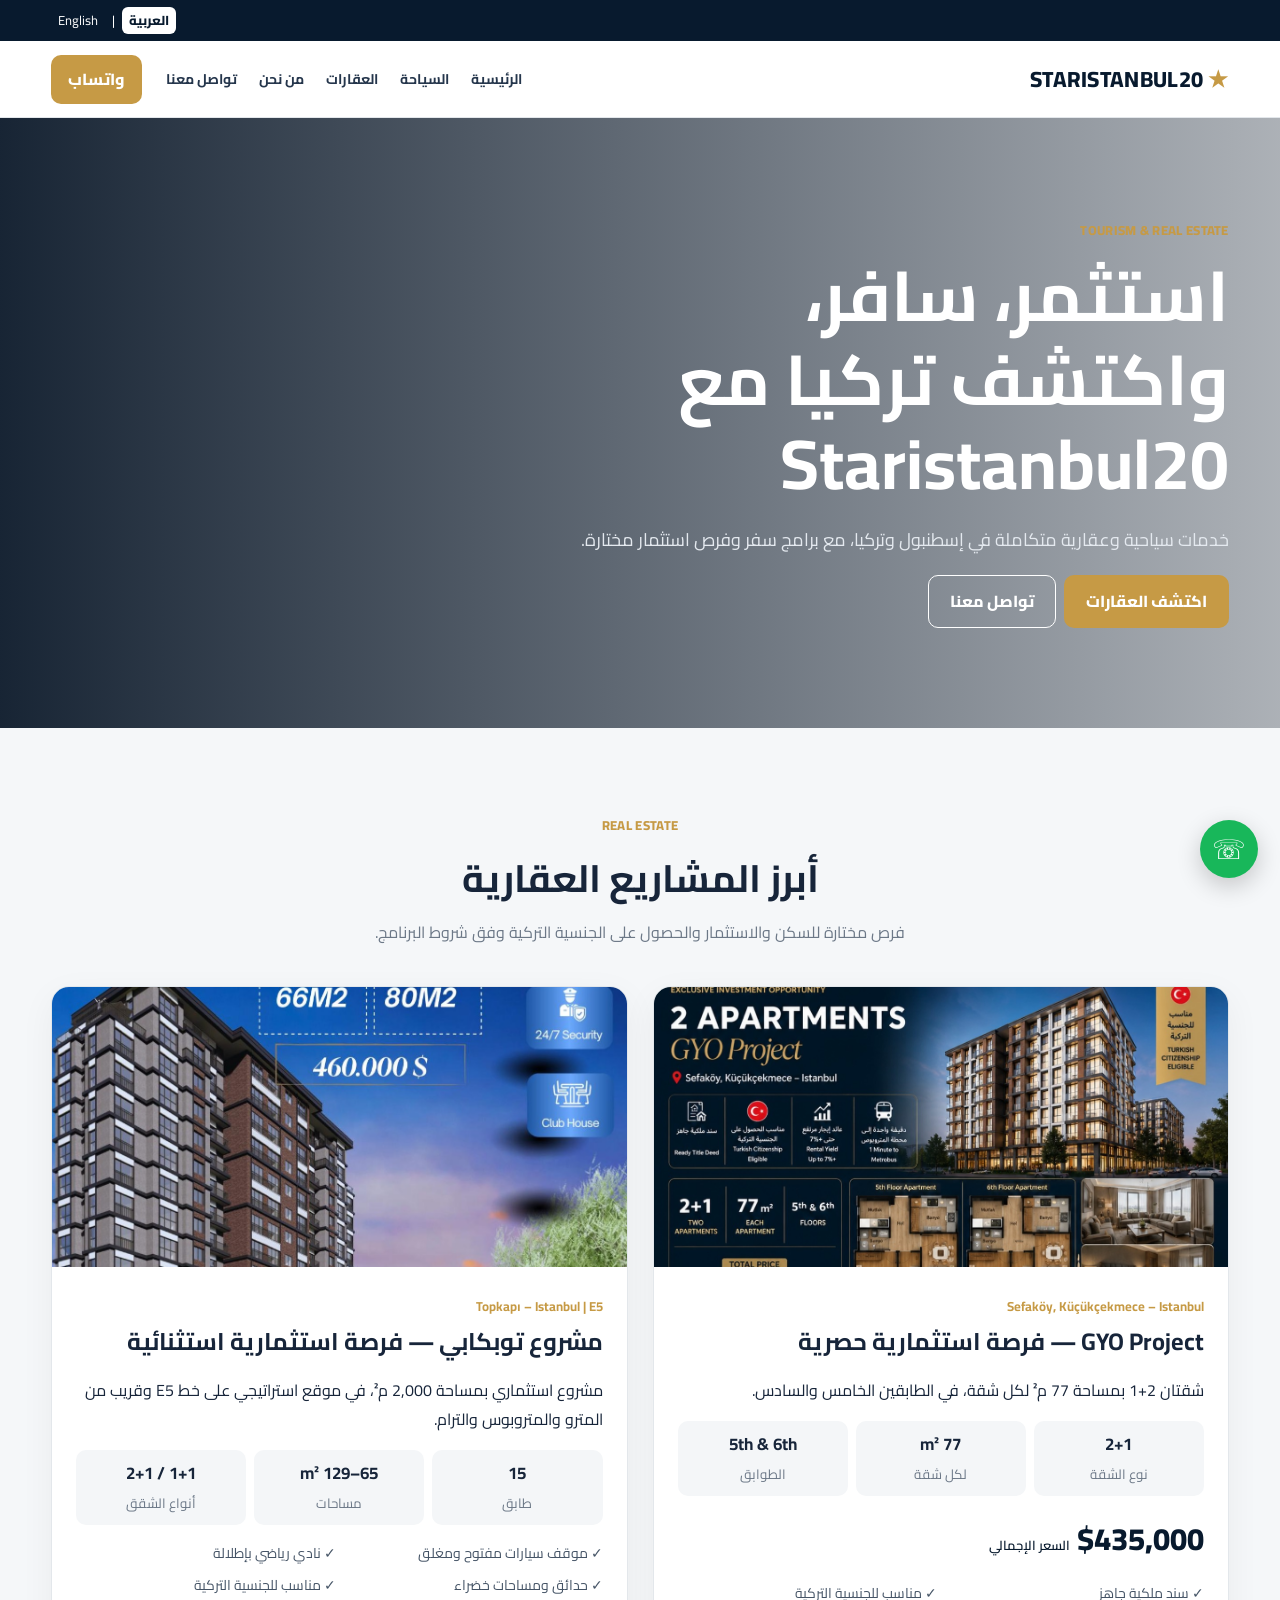
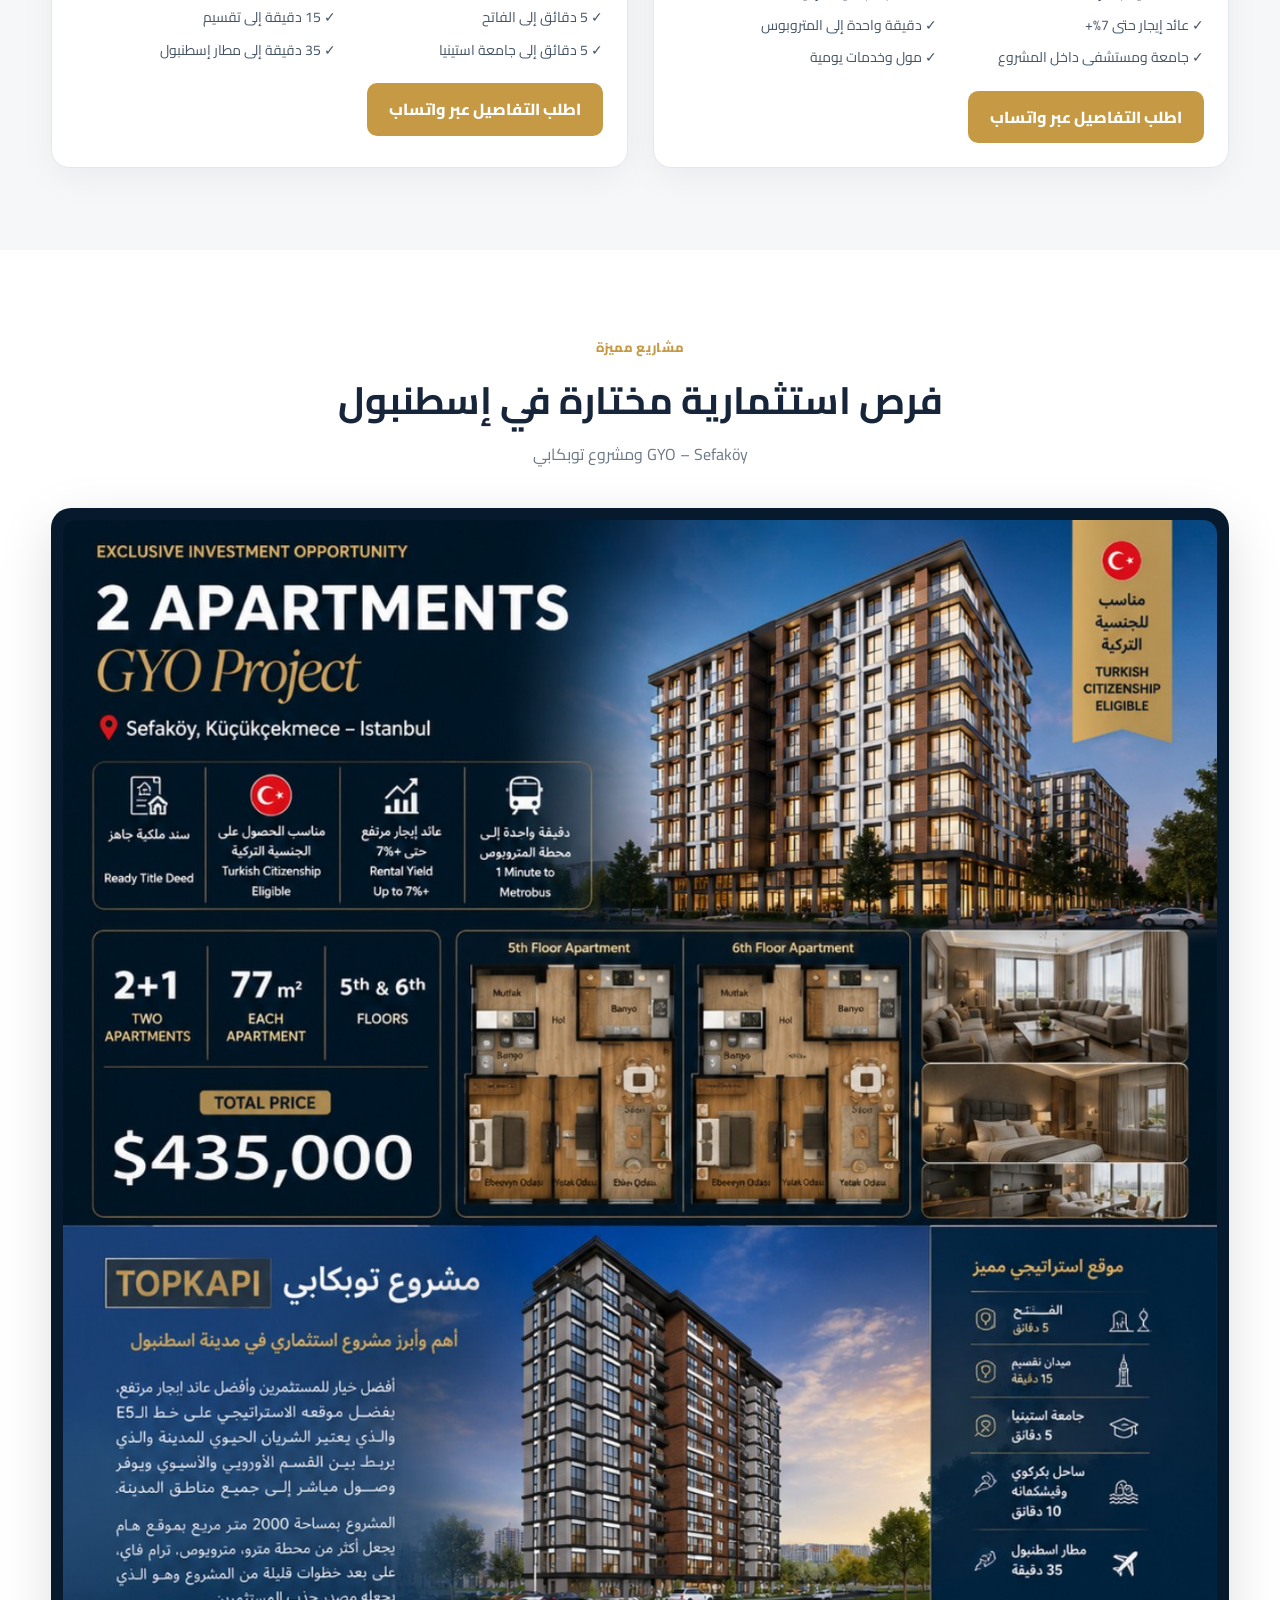
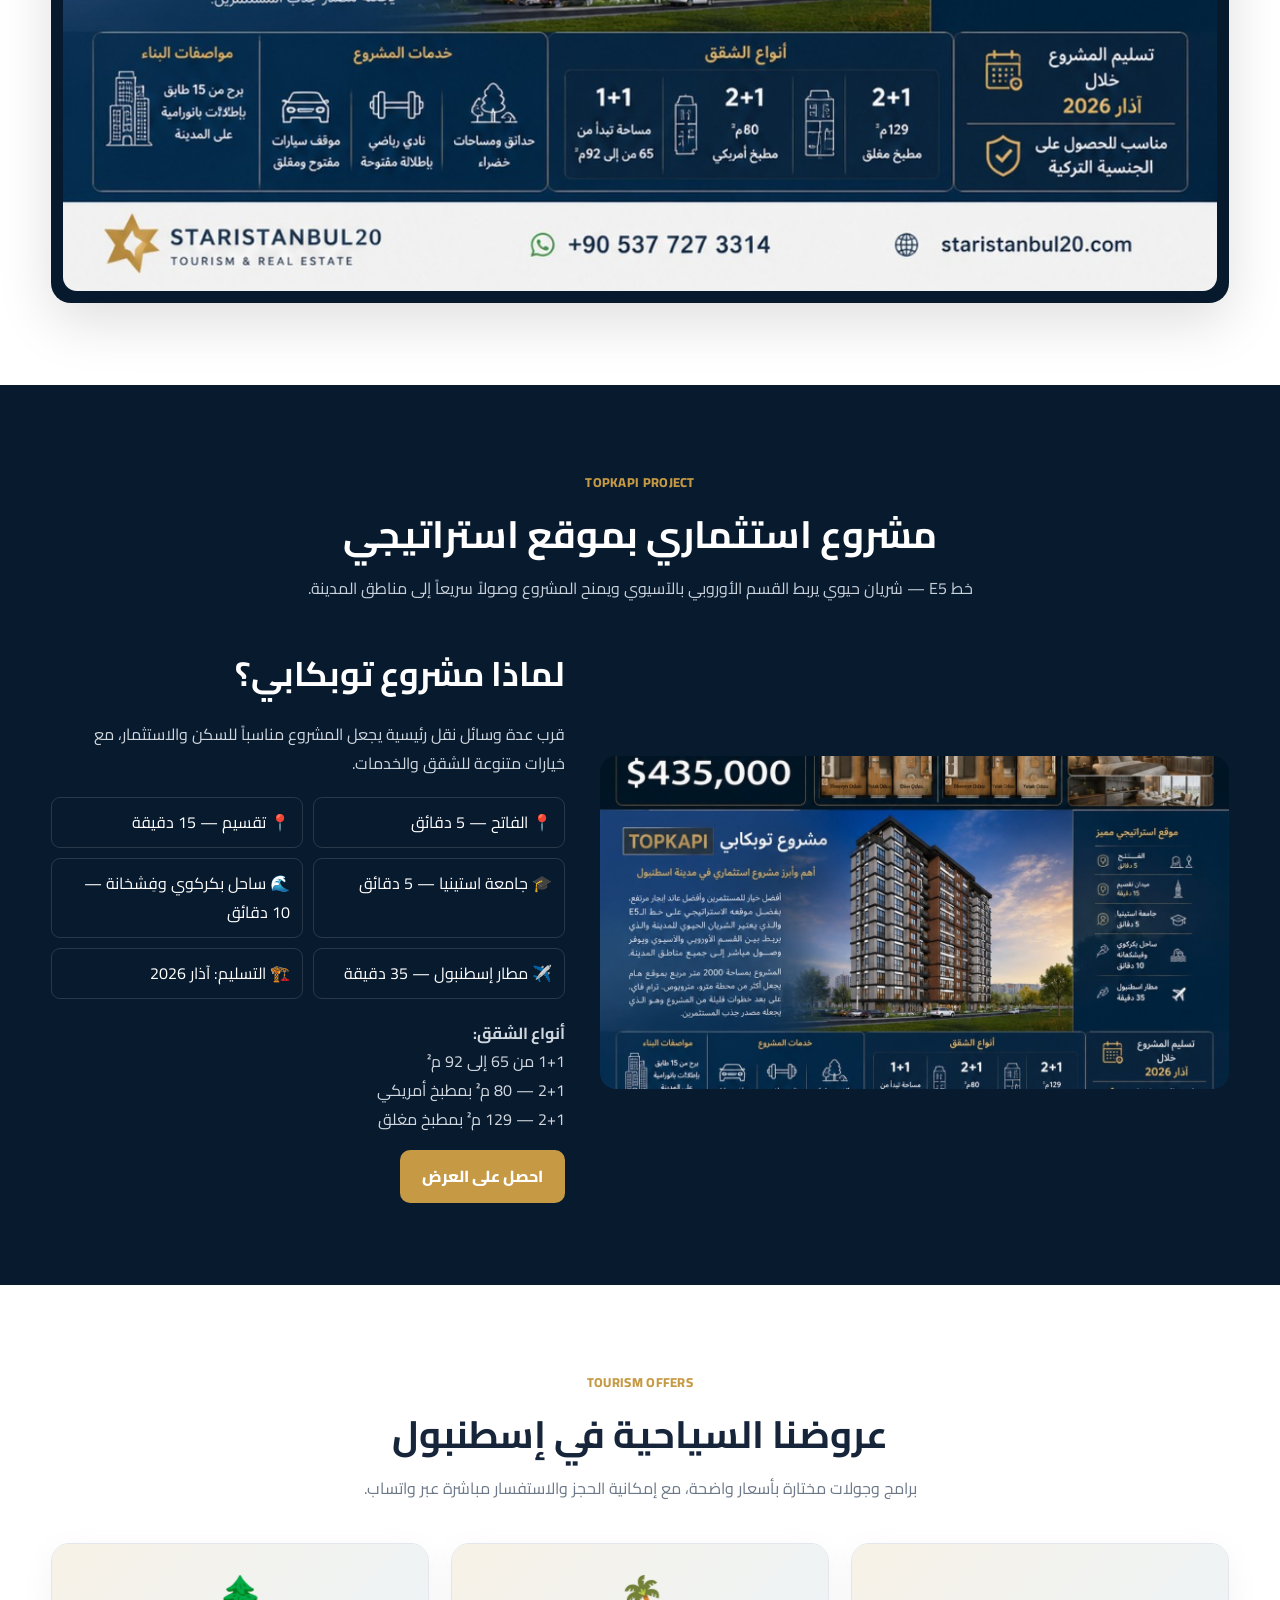
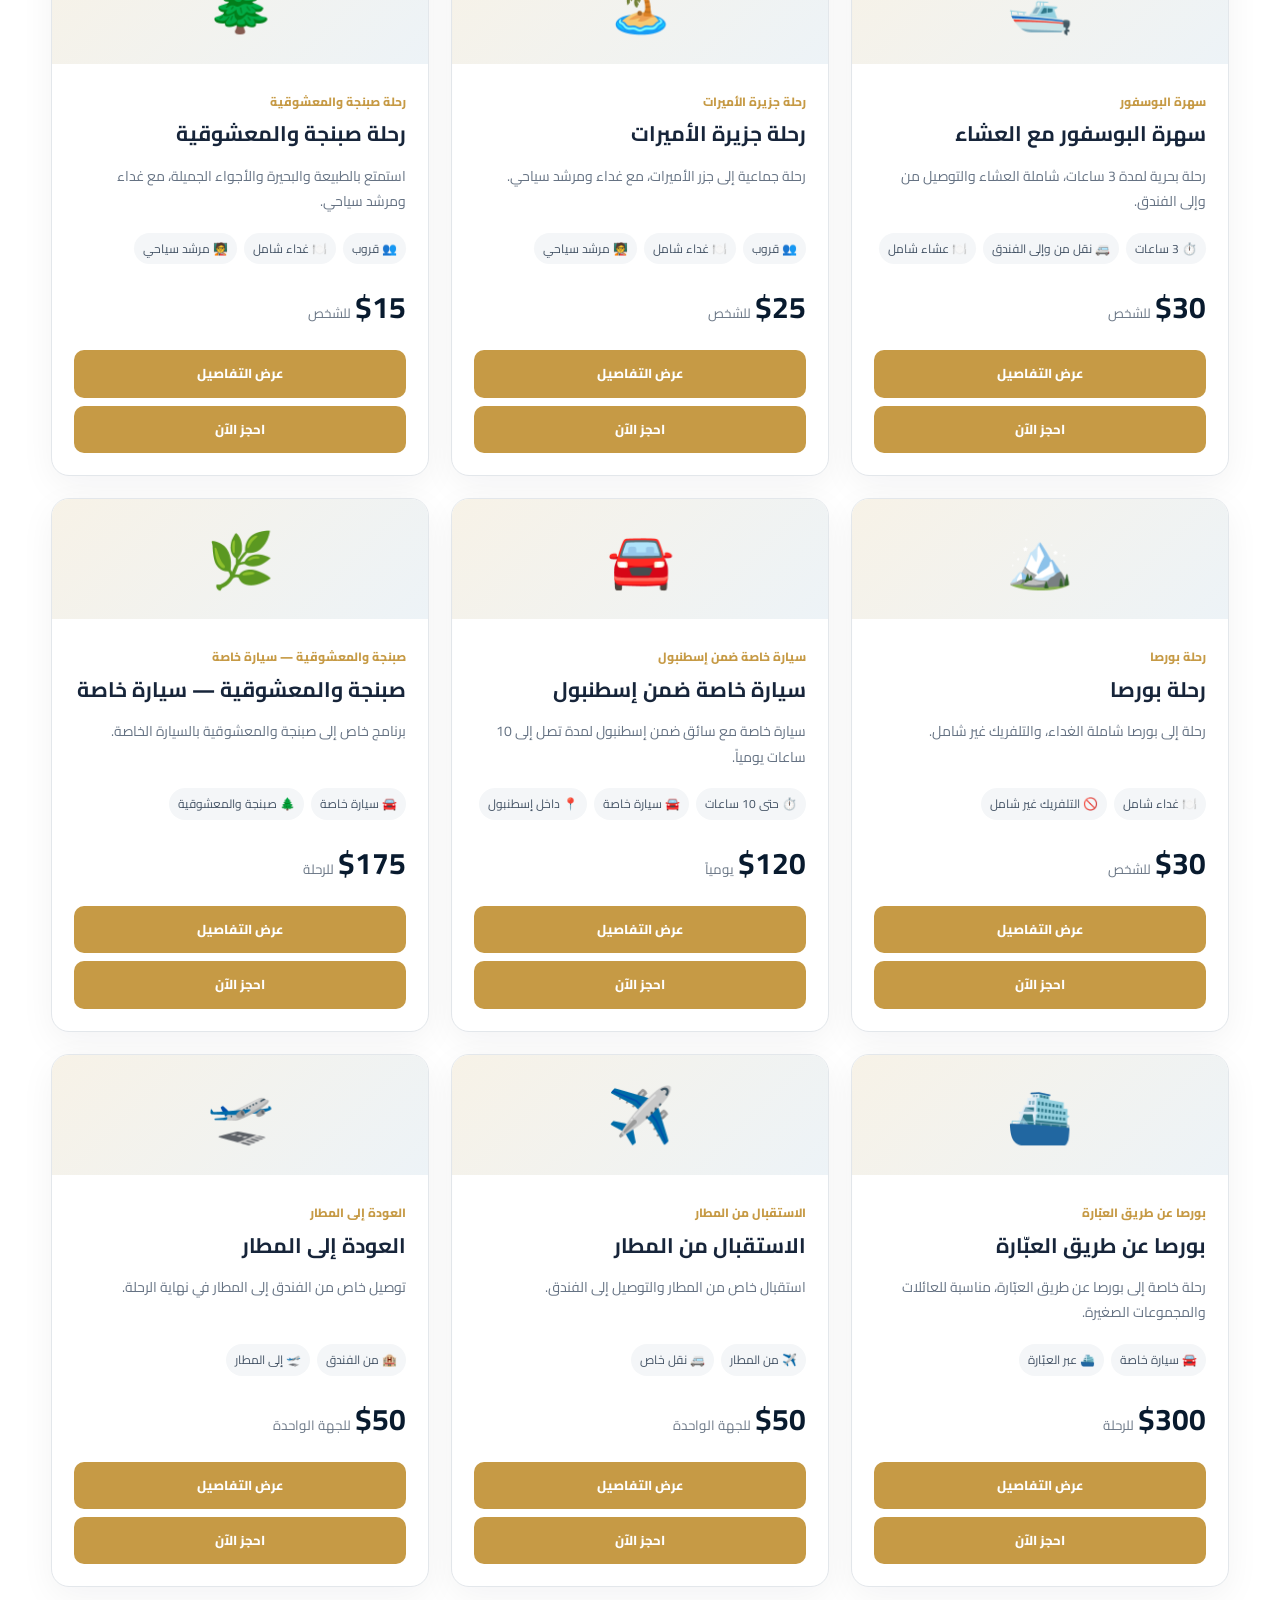
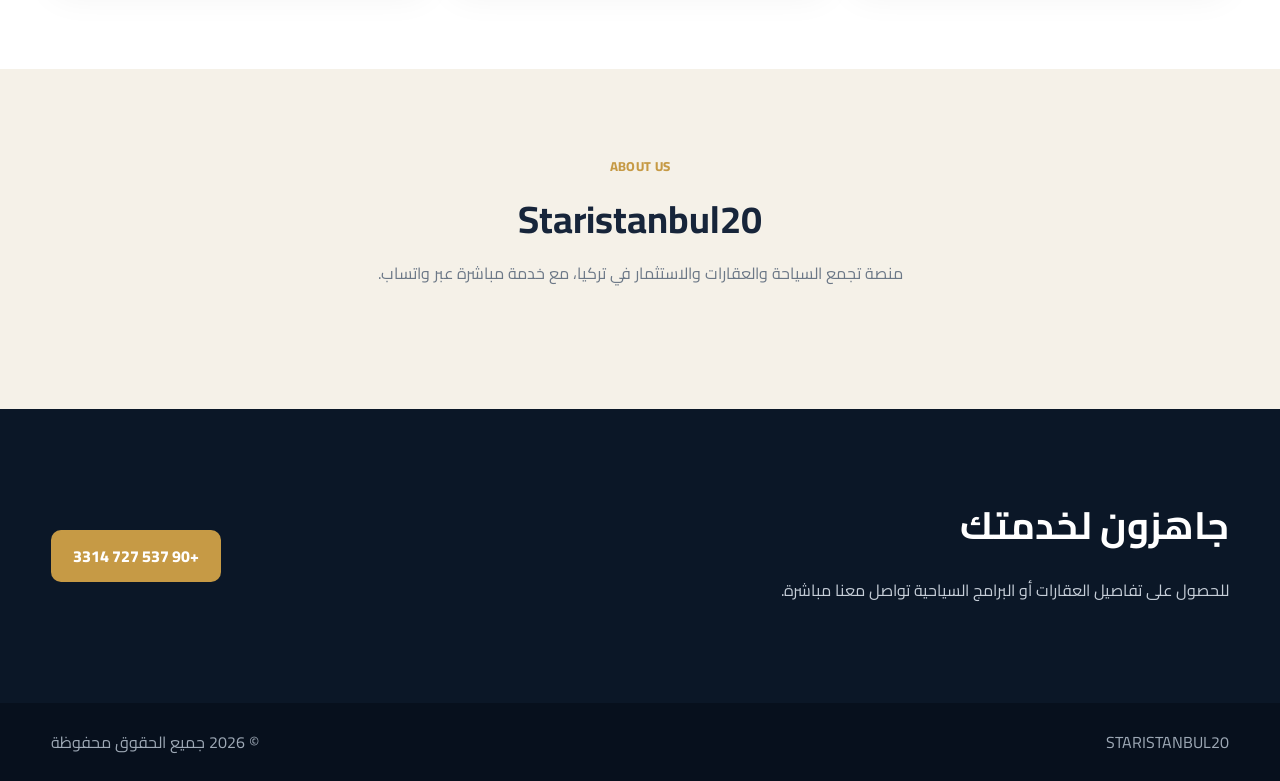
==== index.html @ 5f34fca6 "Add files via upload" ====
<!doctype html><html lang="ar" dir="rtl"><head><meta charset="utf-8"><meta name="viewport" content="width=device-width,initial-scale=1"><link rel="stylesheet" href="styles.css"><title>Staristanbul20 | سياحة وعقارات في تركيا</title><meta name="description" content="Staristanbul20 - Tourism, real estate and investment in Turkey"></head><body>
<div class="topbar"><div class="container"><button class="lang-btn active" data-lang="ar">العربية</button><span>|</span><button class="lang-btn" data-lang="en">English</button></div></div>
<header class="header"><div class="container nav"><a class="logo" href="index.html"><b>★</b> STARISTANBUL20</a><nav class="navlinks"><a href="index.html#home" data-ar="الرئيسية" data-en="Home">الرئيسية</a><a href="index.html#tourism" data-ar="السياحة" data-en="Tourism">السياحة</a><a href="index.html#properties" data-ar="العقارات" data-en="Real Estate">العقارات</a><a href="index.html#about" data-ar="من نحن" data-en="About Us">من نحن</a><a href="index.html#contact" data-ar="تواصل معنا" data-en="Contact Us">تواصل معنا</a></nav><a class="wa" href="https://wa.me/905377273314" target="_blank" data-ar="واتساب" data-en="WhatsApp">واتساب</a></div></header>
<main id="home"><section class="hero"><div class="container"><div class="tag">TOURISM & REAL ESTATE</div><h1 data-ar="استثمر، سافر،<br>واكتشف تركيا مع<br><b>Staristanbul20</b>" data-en="Invest, travel,<br>and discover Türkiye with<br><b>Staristanbul20</b>">استثمر، سافر،<br>واكتشف تركيا مع<br><b>Staristanbul20</b></h1><p data-ar="خدمات سياحية وعقارية متكاملة في إسطنبول وتركيا، مع برامج سفر وفرص استثمار مختارة." data-en="Integrated tourism and real estate services in Istanbul and Türkiye, with selected travel programs and investment opportunities.">خدمات سياحية وعقارية متكاملة في إسطنبول وتركيا، مع برامج سفر وفرص استثمار مختارة.</p><a class="btn gold" href="#properties" data-ar="اكتشف العقارات" data-en="Explore Real Estate">اكتشف العقارات</a><a class="btn outline" href="https://wa.me/905377273314" target="_blank" data-ar="تواصل معنا" data-en="Contact Us">تواصل معنا</a></div></section>
<section id="properties" class="section properties"><div class="container"><div class="heading"><span class="tag">REAL ESTATE</span><h2 data-ar="أبرز المشاريع العقارية" data-en="Featured Real Estate Projects">أبرز المشاريع العقارية</h2><p data-ar="فرص مختارة للسكن والاستثمار والحصول على الجنسية التركية وفق شروط البرنامج." data-en="Selected opportunities for living, investment and Turkish citizenship, subject to program requirements.">فرص مختارة للسكن والاستثمار والحصول على الجنسية التركية وفق شروط البرنامج.</p></div><div class="property-grid">
<article class="property"><img src="gyo.jpg" alt="GYO Project"><div class="property-body"><span class="location">Sefaköy, Küçükçekmece – Istanbul</span><h3 data-ar="GYO Project — فرصة استثمارية حصرية" data-en="GYO Project — Exclusive Investment Opportunity">GYO Project — فرصة استثمارية حصرية</h3><p data-ar="شقتان 2+1 بمساحة 77 م² لكل شقة، في الطابقين الخامس والسادس." data-en="Two 2+1 apartments, 77 m² each, on the 5th and 6th floors.">شقتان 2+1 بمساحة 77 م² لكل شقة، في الطابقين الخامس والسادس.</p><div class="facts"><div class="fact"><b>2+1</b><small data-ar="نوع الشقة" data-en="Type">نوع الشقة</small></div><div class="fact"><b>77 m²</b><small data-ar="لكل شقة" data-en="Each apartment">لكل شقة</small></div><div class="fact"><b>5th & 6th</b><small data-ar="الطوابق" data-en="Floors">الطوابق</small></div></div><div class="price">$435,000 <small data-ar="السعر الإجمالي" data-en="Total price" style="font-size:13px;font-weight:600">السعر الإجمالي</small></div><div class="features"><div data-ar="✓ سند ملكية جاهز" data-en="✓ Ready title deed">✓ سند ملكية جاهز</div><div data-ar="✓ مناسب للجنسية التركية" data-en="✓ Turkish citizenship eligible">✓ مناسب للجنسية التركية</div><div data-ar="✓ عائد إيجار حتى 7%+" data-en="✓ Rental yield up to 7%+">✓ عائد إيجار حتى 7%+</div><div data-ar="✓ دقيقة واحدة إلى المتروبوس" data-en="✓ 1 minute to Metrobus">✓ دقيقة واحدة إلى المتروبوس</div><div data-ar="✓ جامعة ومستشفى داخل المشروع" data-en="✓ University & hospital within the project">✓ جامعة ومستشفى داخل المشروع</div><div data-ar="✓ مول وخدمات يومية" data-en="✓ Mall & daily services">✓ مول وخدمات يومية</div></div><div class="details"><a class="btn gold" href="#" data-wa-ar="مرحباً، أريد تفاصيل مشروع GYO في Sefaköy" data-wa-en="Hello, I would like details about the GYO Project in Sefaköy" data-ar="اطلب التفاصيل عبر واتساب" data-en="Request details on WhatsApp">اطلب التفاصيل عبر واتساب</a></div></div></article>
<article class="property"><img src="topkapi-citizenship.jpg" alt="Topkapi Project"><div class="property-body"><span class="location">Topkapı – Istanbul | E5</span><h3 data-ar="مشروع توبكابي — فرصة استثمارية استثنائية" data-en="Topkapi Project — Exceptional Investment Opportunity">مشروع توبكابي — فرصة استثمارية استثنائية</h3><p data-ar="مشروع استثماري بمساحة 2,000 م²، في موقع استراتيجي على خط E5 وقريب من المترو والمتروبوس والترام." data-en="A 2,000 m² investment project in a strategic E5 location, close to metro, Metrobus and tram stations.">مشروع استثماري بمساحة 2,000 م²، في موقع استراتيجي على خط E5 وقريب من المترو والمتروبوس والترام.</p><div class="facts"><div class="fact"><b>15</b><small data-ar="طابق" data-en="Floors">طابق</small></div><div class="fact"><b>65–129 m²</b><small data-ar="مساحات" data-en="Sizes">مساحات</small></div><div class="fact"><b>1+1 / 2+1</b><small data-ar="أنواع الشقق" data-en="Apartment types">أنواع الشقق</small></div></div><div class="features"><div data-ar="✓ موقف سيارات مفتوح ومغلق" data-en="✓ Open & covered parking">✓ موقف سيارات مفتوح ومغلق</div><div data-ar="✓ نادي رياضي بإطلالة" data-en="✓ Gym with views">✓ نادي رياضي بإطلالة</div><div data-ar="✓ حدائق ومساحات خضراء" data-en="✓ Gardens & green spaces">✓ حدائق ومساحات خضراء</div><div data-ar="✓ مناسب للجنسية التركية" data-en="✓ Turkish citizenship eligible">✓ مناسب للجنسية التركية</div><div data-ar="✓ 5 دقائق إلى الفاتح" data-en="✓ 5 min to Fatih">✓ 5 دقائق إلى الفاتح</div><div data-ar="✓ 15 دقيقة إلى تقسيم" data-en="✓ 15 min to Taksim">✓ 15 دقيقة إلى تقسيم</div><div data-ar="✓ 5 دقائق إلى جامعة استينيا" data-en="✓ 5 min to Istinye University">✓ 5 دقائق إلى جامعة استينيا</div><div data-ar="✓ 35 دقيقة إلى مطار إسطنبول" data-en="✓ 35 min to Istanbul Airport">✓ 35 دقيقة إلى مطار إسطنبول</div></div><div class="details"><a class="btn gold" href="#" data-wa-ar="مرحباً، أريد تفاصيل مشروع توبكابي" data-wa-en="Hello, I would like details about the Topkapi Project" data-ar="اطلب التفاصيل عبر واتساب" data-en="Request details on WhatsApp">اطلب التفاصيل عبر واتساب</a></div></div></article>
</div></div></section>
<section class="section featured-section"><div class="container"><div class="heading"><span class="tag" data-ar="مشاريع مميزة" data-en="FEATURED PROJECTS">مشاريع مميزة</span><h2 data-ar="فرص استثمارية مختارة في إسطنبول" data-en="Selected Investment Opportunities in Istanbul">فرص استثمارية مختارة في إسطنبول</h2><p data-ar="GYO – Sefaköy ومشروع توبكابي" data-en="GYO – Sefaköy and the Topkapi Project">GYO – Sefaköy ومشروع توبكابي</p></div><div class="featured-image"><img src="gyo-topkapi-projects.png" alt="GYO and Topkapi projects"></div></div></section>
<section class="section project-dark"><div class="container"><div class="heading"><span class="tag">TOPKAPI PROJECT</span><h2 data-ar="مشروع استثماري بموقع استراتيجي" data-en="Investment Project in a Strategic Location">مشروع استثماري بموقع استراتيجي</h2><p data-ar="خط E5 — شريان حيوي يربط القسم الأوروبي بالآسيوي ويمنح المشروع وصولاً سريعاً إلى مناطق المدينة." data-en="E5 is a vital artery connecting the European and Asian sides and providing fast access to many areas of the city.">خط E5 — شريان حيوي يربط القسم الأوروبي بالآسيوي ويمنح المشروع وصولاً سريعاً إلى مناطق المدينة.</p></div><div class="featured"><img src="topkapi.jpg" alt="Topkapi Project"><div><h3 data-ar="لماذا مشروع توبكابي؟" data-en="Why Topkapi Project?">لماذا مشروع توبكابي؟</h3><p data-ar="قرب عدة وسائل نقل رئيسية يجعل المشروع مناسباً للسكن والاستثمار، مع خيارات متنوعة للشقق والخدمات." data-en="Its proximity to major transport links makes the project suitable for living and investment, with varied apartment options and amenities.">قرب عدة وسائل نقل رئيسية يجعل المشروع مناسباً للسكن والاستثمار، مع خيارات متنوعة للشقق والخدمات.</p><div class="bullets"><div data-ar="📍 الفاتح — 5 دقائق" data-en="📍 Fatih — 5 min">📍 الفاتح — 5 دقائق</div><div data-ar="📍 تقسيم — 15 دقيقة" data-en="📍 Taksim — 15 min">📍 تقسيم — 15 دقيقة</div><div data-ar="🎓 جامعة استينيا — 5 دقائق" data-en="🎓 Istinye University — 5 min">🎓 جامعة استينيا — 5 دقائق</div><div data-ar="🌊 ساحل بكركوي وفِشخانة — 10 دقائق" data-en="🌊 Bakırköy coast & Fişekhane — 10 min">🌊 ساحل بكركوي وفِشخانة — 10 دقائق</div><div data-ar="✈️ مطار إسطنبول — 35 دقيقة" data-en="✈️ Istanbul Airport — 35 min">✈️ مطار إسطنبول — 35 دقيقة</div><div data-ar="🏗️ التسليم: آذار 2026" data-en="🏗️ Delivery: March 2026">🏗️ التسليم: آذار 2026</div></div><p data-ar="<b>أنواع الشقق:</b><br>1+1 من 65 إلى 92 م²<br>2+1 — 80 م² بمطبخ أمريكي<br>2+1 — 129 م² بمطبخ مغلق" data-en="<b>Apartment types:</b><br>1+1 from 65 to 92 m²<br>2+1 — 80 m² with American kitchen<br>2+1 — 129 m² with closed kitchen"> <b>أنواع الشقق:</b><br>1+1 من 65 إلى 92 م²<br>2+1 — 80 م² بمطبخ أمريكي<br>2+1 — 129 م² بمطبخ مغلق</p><a class="btn gold" href="#" data-wa-ar="مرحباً، أريد عرض مشروع توبكابي" data-wa-en="Hello, I would like the Topkapi Project offer" data-ar="احصل على العرض" data-en="Get the offer">احصل على العرض</a></div></div></div></section>
<section id="tourism" class="section"><div class="container"><div class="heading"><span class="tag">TOURISM OFFERS</span><h2 data-ar="عروضنا السياحية في إسطنبول" data-en="Our Istanbul Tourism Offers">عروضنا السياحية في إسطنبول</h2><p data-ar="برامج وجولات مختارة بأسعار واضحة، مع إمكانية الحجز والاستفسار مباشرة عبر واتساب." data-en="Selected tours and services with clear prices and direct booking via WhatsApp.">برامج وجولات مختارة بأسعار واضحة، مع إمكانية الحجز والاستفسار مباشرة عبر واتساب.</p></div><div class="tour-grid"><article class="tour-card"><div class="tour-icon">🛥️</div><div class="tour-body"><span class="tour-type" data-ar="سهرة البوسفور" data-en="Bosphorus Dinner Cruise">سهرة البوسفور</span><h3 data-ar="سهرة البوسفور مع العشاء" data-en="Bosphorus Dinner Cruise">سهرة البوسفور مع العشاء</h3><p data-ar="رحلة بحرية لمدة 3 ساعات، شاملة العشاء والتوصيل من وإلى الفندق." data-en="3-hour cruise including dinner and hotel pickup and drop-off.">رحلة بحرية لمدة 3 ساعات، شاملة العشاء والتوصيل من وإلى الفندق.</p><div class="tour-meta"><span data-ar="⏱️ 3 ساعات" data-en="⏱️ 3 hours">⏱️ 3 ساعات</span><span data-ar="🚐 نقل من وإلى الفندق" data-en="🚐 Hotel pickup &amp; drop-off">🚐 نقل من وإلى الفندق</span><span data-ar="🍽️ عشاء شامل" data-en="🍽️ Dinner included">🍽️ عشاء شامل</span></div><div class="tour-price"><b>$30</b><small data-ar="للشخص" data-en="per person">للشخص</small></div><a class="btn gold" href="tour-bosphorus-dinner.html" data-ar="عرض التفاصيل" data-en="View details">عرض التفاصيل</a><a class="btn gold" style="margin-top:8px" href="#" data-wa-ar="مرحباً، أريد حجز سهرة البوسفور مع العشاء بسعر $30 للشخص" data-wa-en="Hello, I would like to book Bosphorus Dinner Cruise for $30 per person" data-ar="احجز الآن" data-en="Book now">احجز الآن</a></div></article><article class="tour-card"><div class="tour-icon">🏝️</div><div class="tour-body"><span class="tour-type" data-ar="رحلة جزيرة الأميرات" data-en="Princes’ Islands Tour">رحلة جزيرة الأميرات</span><h3 data-ar="رحلة جزيرة الأميرات" data-en="Princes’ Islands Tour">رحلة جزيرة الأميرات</h3><p data-ar="رحلة جماعية إلى جزر الأميرات، مع غداء ومرشد سياحي." data-en="Group tour to the Princes’ Islands with lunch and a tour guide.">رحلة جماعية إلى جزر الأميرات، مع غداء ومرشد سياحي.</p><div class="tour-meta"><span data-ar="👥 قروب" data-en="👥 Group">👥 قروب</span><span data-ar="🍽️ غداء شامل" data-en="🍽️ Lunch included">🍽️ غداء شامل</span><span data-ar="🧑‍🏫 مرشد سياحي" data-en="🧑‍🏫 Tour guide">🧑‍🏫 مرشد سياحي</span></div><div class="tour-price"><b>$25</b><small data-ar="للشخص" data-en="per person">للشخص</small></div><a class="btn gold" href="tour-princess-islands.html" data-ar="عرض التفاصيل" data-en="View details">عرض التفاصيل</a><a class="btn gold" style="margin-top:8px" href="#" data-wa-ar="مرحباً، أريد حجز رحلة جزيرة الأميرات بسعر $25 للشخص" data-wa-en="Hello, I would like to book Princes’ Islands Tour for $25 per person" data-ar="احجز الآن" data-en="Book now">احجز الآن</a></div></article><article class="tour-card"><div class="tour-icon">🌲</div><div class="tour-body"><span class="tour-type" data-ar="رحلة صبنجة والمعشوقية" data-en="Sapanca & Maşukiye Group Tour">رحلة صبنجة والمعشوقية</span><h3 data-ar="رحلة صبنجة والمعشوقية" data-en="Sapanca & Maşukiye Group Tour">رحلة صبنجة والمعشوقية</h3><p data-ar="استمتع بالطبيعة والبحيرة والأجواء الجميلة، مع غداء ومرشد سياحي." data-en="Enjoy nature, the lake and beautiful scenery with lunch and a tour guide.">استمتع بالطبيعة والبحيرة والأجواء الجميلة، مع غداء ومرشد سياحي.</p><div class="tour-meta"><span data-ar="👥 قروب" data-en="👥 Group">👥 قروب</span><span data-ar="🍽️ غداء شامل" data-en="🍽️ Lunch included">🍽️ غداء شامل</span><span data-ar="🧑‍🏫 مرشد سياحي" data-en="🧑‍🏫 Tour guide">🧑‍🏫 مرشد سياحي</span></div><div class="tour-price"><b>$15</b><small data-ar="للشخص" data-en="per person">للشخص</small></div><a class="btn gold" href="tour-sapanca-masukiye-group.html" data-ar="عرض التفاصيل" data-en="View details">عرض التفاصيل</a><a class="btn gold" style="margin-top:8px" href="#" data-wa-ar="مرحباً، أريد حجز رحلة صبنجة والمعشوقية بسعر $15 للشخص" data-wa-en="Hello, I would like to book Sapanca &amp; Maşukiye Group Tour for $15 per person" data-ar="احجز الآن" data-en="Book now">احجز الآن</a></div></article><article class="tour-card"><div class="tour-icon">🏔️</div><div class="tour-body"><span class="tour-type" data-ar="رحلة بورصا" data-en="Bursa Group Tour">رحلة بورصا</span><h3 data-ar="رحلة بورصا" data-en="Bursa Group Tour">رحلة بورصا</h3><p data-ar="رحلة إلى بورصا شاملة الغداء، والتلفريك غير شامل." data-en="Bursa group tour with lunch included; cable car is not included.">رحلة إلى بورصا شاملة الغداء، والتلفريك غير شامل.</p><div class="tour-meta"><span data-ar="🍽️ غداء شامل" data-en="🍽️ Lunch included">🍽️ غداء شامل</span><span data-ar="🚫 التلفريك غير شامل" data-en="🚫 Cable car not included">🚫 التلفريك غير شامل</span></div><div class="tour-price"><b>$30</b><small data-ar="للشخص" data-en="per person">للشخص</small></div><a class="btn gold" href="tour-bursa-group.html" data-ar="عرض التفاصيل" data-en="View details">عرض التفاصيل</a><a class="btn gold" style="margin-top:8px" href="#" data-wa-ar="مرحباً، أريد حجز رحلة بورصا بسعر $30 للشخص" data-wa-en="Hello, I would like to book Bursa Group Tour for $30 per person" data-ar="احجز الآن" data-en="Book now">احجز الآن</a></div></article><article class="tour-card"><div class="tour-icon">🚘</div><div class="tour-body"><span class="tour-type" data-ar="سيارة خاصة ضمن إسطنبول" data-en="Private Istanbul Car">سيارة خاصة ضمن إسطنبول</span><h3 data-ar="سيارة خاصة ضمن إسطنبول" data-en="Private Istanbul Car">سيارة خاصة ضمن إسطنبول</h3><p data-ar="سيارة خاصة مع سائق ضمن إسطنبول لمدة تصل إلى 10 ساعات يومياً." data-en="Private car with driver in Istanbul for up to 10 hours per day.">سيارة خاصة مع سائق ضمن إسطنبول لمدة تصل إلى 10 ساعات يومياً.</p><div class="tour-meta"><span data-ar="⏱️ حتى 10 ساعات" data-en="⏱️ Up to 10 hours">⏱️ حتى 10 ساعات</span><span data-ar="🚘 سيارة خاصة" data-en="🚘 Private car">🚘 سيارة خاصة</span><span data-ar="📍 داخل إسطنبول" data-en="📍 Istanbul">📍 داخل إسطنبول</span></div><div class="tour-price"><b>$120</b><small data-ar="يومياً" data-en="per day">يومياً</small></div><a class="btn gold" href="tour-istanbul-private-car.html" data-ar="عرض التفاصيل" data-en="View details">عرض التفاصيل</a><a class="btn gold" style="margin-top:8px" href="#" data-wa-ar="مرحباً، أريد حجز سيارة خاصة ضمن إسطنبول بسعر $120 يومياً" data-wa-en="Hello, I would like to book Private Istanbul Car for $120 per day" data-ar="احجز الآن" data-en="Book now">احجز الآن</a></div></article><article class="tour-card"><div class="tour-icon">🌿</div><div class="tour-body"><span class="tour-type" data-ar="صبنجة والمعشوقية — سيارة خاصة" data-en="Private Sapanca & Maşukiye">صبنجة والمعشوقية — سيارة خاصة</span><h3 data-ar="صبنجة والمعشوقية — سيارة خاصة" data-en="Private Sapanca & Maşukiye">صبنجة والمعشوقية — سيارة خاصة</h3><p data-ar="برنامج خاص إلى صبنجة والمعشوقية بالسيارة الخاصة." data-en="Private trip to Sapanca & Maşukiye by private car.">برنامج خاص إلى صبنجة والمعشوقية بالسيارة الخاصة.</p><div class="tour-meta"><span data-ar="🚘 سيارة خاصة" data-en="🚘 Private car">🚘 سيارة خاصة</span><span data-ar="🌲 صبنجة والمعشوقية" data-en="🌲 Sapanca &amp; Maşukiye">🌲 صبنجة والمعشوقية</span></div><div class="tour-price"><b>$175</b><small data-ar="للرحلة" data-en="per trip">للرحلة</small></div><a class="btn gold" href="tour-sapanca-masukiye-private.html" data-ar="عرض التفاصيل" data-en="View details">عرض التفاصيل</a><a class="btn gold" style="margin-top:8px" href="#" data-wa-ar="مرحباً، أريد حجز صبنجة والمعشوقية — سيارة خاصة بسعر $175 للرحلة" data-wa-en="Hello, I would like to book Private Sapanca &amp; Maşukiye for $175 per trip" data-ar="احجز الآن" data-en="Book now">احجز الآن</a></div></article><article class="tour-card"><div class="tour-icon">⛴️</div><div class="tour-body"><span class="tour-type" data-ar="بورصا عن طريق العبّارة" data-en="Private Bursa by Ferry">بورصا عن طريق العبّارة</span><h3 data-ar="بورصا عن طريق العبّارة" data-en="Private Bursa by Ferry">بورصا عن طريق العبّارة</h3><p data-ar="رحلة خاصة إلى بورصا عن طريق العبّارة، مناسبة للعائلات والمجموعات الصغيرة." data-en="Private Bursa trip by ferry, suitable for families and small groups.">رحلة خاصة إلى بورصا عن طريق العبّارة، مناسبة للعائلات والمجموعات الصغيرة.</p><div class="tour-meta"><span data-ar="🚘 سيارة خاصة" data-en="🚘 Private car">🚘 سيارة خاصة</span><span data-ar="⛴️ عبر العبّارة" data-en="⛴️ By ferry">⛴️ عبر العبّارة</span></div><div class="tour-price"><b>$300</b><small data-ar="للرحلة" data-en="per trip">للرحلة</small></div><a class="btn gold" href="tour-bursa-ferry-private.html" data-ar="عرض التفاصيل" data-en="View details">عرض التفاصيل</a><a class="btn gold" style="margin-top:8px" href="#" data-wa-ar="مرحباً، أريد حجز بورصا عن طريق العبّارة بسعر $300 للرحلة" data-wa-en="Hello, I would like to book Private Bursa by Ferry for $300 per trip" data-ar="احجز الآن" data-en="Book now">احجز الآن</a></div></article><article class="tour-card"><div class="tour-icon">✈️</div><div class="tour-body"><span class="tour-type" data-ar="الاستقبال من المطار" data-en="Airport Pickup">الاستقبال من المطار</span><h3 data-ar="الاستقبال من المطار" data-en="Airport Pickup">الاستقبال من المطار</h3><p data-ar="استقبال خاص من المطار والتوصيل إلى الفندق." data-en="Private airport pickup and transfer to the hotel.">استقبال خاص من المطار والتوصيل إلى الفندق.</p><div class="tour-meta"><span data-ar="✈️ من المطار" data-en="✈️ From airport">✈️ من المطار</span><span data-ar="🚐 نقل خاص" data-en="🚐 Private transfer">🚐 نقل خاص</span></div><div class="tour-price"><b>$50</b><small data-ar="للجهة الواحدة" data-en="one way">للجهة الواحدة</small></div><a class="btn gold" href="tour-airport-pickup.html" data-ar="عرض التفاصيل" data-en="View details">عرض التفاصيل</a><a class="btn gold" style="margin-top:8px" href="#" data-wa-ar="مرحباً، أريد حجز الاستقبال من المطار بسعر $50 للجهة الواحدة" data-wa-en="Hello, I would like to book Airport Pickup for $50 one way" data-ar="احجز الآن" data-en="Book now">احجز الآن</a></div></article><article class="tour-card"><div class="tour-icon">🛫</div><div class="tour-body"><span class="tour-type" data-ar="العودة إلى المطار" data-en="Airport Drop-off">العودة إلى المطار</span><h3 data-ar="العودة إلى المطار" data-en="Airport Drop-off">العودة إلى المطار</h3><p data-ar="توصيل خاص من الفندق إلى المطار في نهاية الرحلة." data-en="Private transfer from the hotel to the airport at the end of the trip.">توصيل خاص من الفندق إلى المطار في نهاية الرحلة.</p><div class="tour-meta"><span data-ar="🏨 من الفندق" data-en="🏨 From hotel">🏨 من الفندق</span><span data-ar="🛫 إلى المطار" data-en="🛫 To airport">🛫 إلى المطار</span></div><div class="tour-price"><b>$50</b><small data-ar="للجهة الواحدة" data-en="one way">للجهة الواحدة</small></div><a class="btn gold" href="tour-airport-dropoff.html" data-ar="عرض التفاصيل" data-en="View details">عرض التفاصيل</a><a class="btn gold" style="margin-top:8px" href="#" data-wa-ar="مرحباً، أريد حجز العودة إلى المطار بسعر $50 للجهة الواحدة" data-wa-en="Hello, I would like to book Airport Drop-off for $50 one way" data-ar="احجز الآن" data-en="Book now">احجز الآن</a></div></article></div></div></section><section id="about" class="section about"><div class="container"><div class="heading"><span class="tag">ABOUT US</span><h2>Staristanbul20</h2><p data-ar="منصة تجمع السياحة والعقارات والاستثمار في تركيا، مع خدمة مباشرة عبر واتساب." data-en="A platform bringing together tourism, real estate and investment in Türkiye, with direct WhatsApp service.">منصة تجمع السياحة والعقارات والاستثمار في تركيا، مع خدمة مباشرة عبر واتساب.</p></div></div></section></main><section id="contact" class="section contact"><div class="container box"><div><h2 data-ar="جاهزون لخدمتك" data-en="Ready to help you">جاهزون لخدمتك</h2><p data-ar="للحصول على تفاصيل العقارات أو البرامج السياحية تواصل معنا مباشرة." data-en="Contact us directly for property details or tourism programs.">للحصول على تفاصيل العقارات أو البرامج السياحية تواصل معنا مباشرة.</p></div><a class="btn gold" href="https://wa.me/905377273314" target="_blank">+90 537 727 3314</a></div></section><a class="float" href="https://wa.me/905377273314" target="_blank" aria-label="WhatsApp">☏</a><footer class="footer"><div class="container"><div>STARISTANBUL20</div><div data-ar="© 2026 جميع الحقوق محفوظة" data-en="© 2026 All rights reserved">© 2026 جميع الحقوق محفوظة</div></div></footer><script src="lang.js"></script></body></html>
---- styles.css ----
@import url('https://fonts.googleapis.com/css2?family=Cairo:wght@400;600;700;800&display=swap');
:root{--navy:#081a2e;--navy2:#0e2945;--gold:#c69a45;--gold2:#e2bd70;--text:#17253a;--muted:#6c7887;--light:#f5f7f9;--line:#e3e7eb;--wa:#18b75a}
*{box-sizing:border-box}html{scroll-behavior:smooth}body{margin:0;font-family:Cairo,Arial,sans-serif;color:var(--text);background:#fff;line-height:1.8}.container{width:min(1180px,92%);margin:auto}.topbar{background:var(--navy);color:#fff}.topbar .container{display:flex;justify-content:flex-end;align-items:center;gap:7px;padding:7px 0;font-size:13px}.lang-btn{border:0;background:transparent;color:#fff;font:inherit;cursor:pointer;padding:2px 7px;border-radius:6px}.lang-btn.active{background:#fff;color:var(--navy);font-weight:800}.header{position:sticky;top:0;z-index:50;background:#fff;border-bottom:1px solid var(--line)}.nav{min-height:76px;display:flex;align-items:center;gap:24px}.logo{font-size:22px;font-weight:800;letter-spacing:.3px;color:var(--navy);text-decoration:none;white-space:nowrap}.logo b{color:var(--gold)}.navlinks{display:flex;gap:22px;margin-inline-start:auto}.navlinks a{text-decoration:none;color:#25364c;font-weight:700;font-size:14px}.wa{background:var(--gold);color:#fff!important;padding:10px 17px;border-radius:10px;text-decoration:none;font-weight:800}.hero{min-height:610px;background:linear-gradient(90deg,#071526ee,#07152655),url('https://images.unsplash.com/photo-1524231757912-21f4fe3a7200?auto=format&fit=crop&w=1800&q=85') center/cover;display:flex;align-items:center;color:#fff}.hero h1{font-size:clamp(38px,6vw,70px);line-height:1.2;margin:12px 0}.hero p{max-width:690px;font-size:18px;color:#e4e9ef}.tag{color:var(--gold);font-weight:800;font-size:13px;letter-spacing:.3px}.btn{display:inline-block;text-decoration:none;font-weight:800;padding:11px 21px;border-radius:10px;border:1px solid transparent;cursor:pointer}.gold{background:var(--gold);color:#fff}.outline{border-color:#fff;color:#fff;margin-inline-start:8px}.section{padding:82px 0}.heading{text-align:center;margin-bottom:40px}.heading h2{font-size:38px;margin:5px 0}.heading p{color:var(--muted);max-width:820px;margin:0 auto}.properties{background:var(--light)}.property-grid{display:grid;grid-template-columns:repeat(2,1fr);gap:25px}.property{background:#fff;border:1px solid var(--line);border-radius:18px;overflow:hidden;box-shadow:0 10px 35px #091b300d}.property img{width:100%;height:280px;display:block;object-fit:cover}.property-body{padding:24px}.property h3{font-size:24px;line-height:1.45;margin:5px 0}.location{color:var(--gold);font-weight:700;font-size:13px}.price{font-size:31px;font-weight:800;color:var(--navy);margin:13px 0}.facts{display:grid;grid-template-columns:repeat(3,1fr);gap:8px;margin:16px 0}.fact{background:#f4f6f8;border-radius:10px;padding:8px;text-align:center}.fact b{display:block;font-size:17px}.fact small{color:var(--muted)}.features{display:grid;grid-template-columns:1fr 1fr;gap:7px;color:#455466;font-size:14px}.details{margin-top:20px}.featured-section{background:#fff}.featured-image{background:#071a2d;border-radius:20px;padding:12px;box-shadow:0 18px 55px #0002}.featured-image img{display:block;width:100%;border-radius:14px}.project-dark{background:var(--navy);color:#fff}.project-dark .heading p{color:#c8d0da}.featured{display:grid;grid-template-columns:1.1fr .9fr;gap:35px;align-items:center}.featured img{width:100%;border-radius:16px}.featured h3{font-size:34px;margin:0 0 10px}.featured p{color:#d0d7df}.bullets{display:grid;grid-template-columns:1fr 1fr;gap:10px;margin:20px 0}.bullets div{border:1px solid #ffffff22;padding:10px 12px;border-radius:9px}.tour-grid{display:grid;grid-template-columns:repeat(3,1fr);gap:22px}.tour-card{background:#fff;border:1px solid var(--line);border-radius:18px;overflow:hidden;box-shadow:0 10px 35px #091b300d;transition:.2s}.tour-card:hover{transform:translateY(-4px);box-shadow:0 16px 42px #091b3018}.tour-icon{height:120px;display:grid;place-items:center;font-size:54px;background:linear-gradient(135deg,#f7f2e7,#edf3f7)}.tour-body{padding:22px}.tour-type{color:var(--gold);font-size:12px;font-weight:800;text-transform:uppercase}.tour-body h3{font-size:21px;margin:5px 0 8px;line-height:1.45}.tour-body p{color:#657283;font-size:14px;min-height:55px}.tour-meta{display:flex;flex-wrap:wrap;gap:7px;margin:14px 0}.tour-meta span{font-size:12px;background:#f4f6f8;border-radius:20px;padding:5px 9px;color:#455466}.tour-price{display:flex;align-items:baseline;gap:4px;margin:16px 0}.tour-price b{font-size:30px;color:var(--navy)}.tour-price small{color:var(--muted)}.tour-card .btn{font-size:13px;width:100%;text-align:center}.about{background:#f5f1e8}.contact{background:#0b1727;color:#fff}.contact .box{display:flex;justify-content:space-between;align-items:center;gap:30px}.contact h2{font-size:38px;margin:0}.contact p{color:#c6ced8}.footer{padding:25px 0;background:#07101d;color:#9da8b5}.footer .container{display:flex;justify-content:space-between;gap:20px}.float{position:fixed;bottom:22px;inset-inline-start:22px;background:var(--wa);color:#fff;width:58px;height:58px;border-radius:50%;display:grid;place-items:center;font-size:27px;text-decoration:none;z-index:40;box-shadow:0 8px 25px #0003}.detail-hero{padding:85px 0;background:linear-gradient(135deg,#071a2d,#173b5d);color:#fff}.detail-card{display:grid;grid-template-columns:1fr 1fr;gap:40px;align-items:center}.detail-visual{min-height:320px;border-radius:22px;background:linear-gradient(135deg,#0c2944,#d5b56d);display:grid;place-items:center;font-size:110px;box-shadow:0 25px 60px #0004}.detail-hero h1{font-size:clamp(34px,5vw,56px);line-height:1.25;margin:8px 0}.detail-hero p{color:#d4dce5;font-size:18px}.detail-price{font-size:34px;font-weight:800;color:var(--gold2);margin:18px 0}.detail-section{padding:70px 0}.detail-grid{display:grid;grid-template-columns:repeat(3,1fr);gap:18px}.info-box{background:#fff;border:1px solid var(--line);border-radius:16px;padding:22px}.info-box h3{margin-top:0}.back{margin-top:22px}.mobile-menu{display:none}
@media(max-width:1000px){.tour-grid{grid-template-columns:repeat(2,1fr)}}
@media(max-width:800px){.nav{justify-content:space-between}.navlinks{display:none}.property-grid,.featured,.detail-card,.tour-grid{grid-template-columns:1fr}.facts{grid-template-columns:1fr 1fr}.features,.bullets,.detail-grid{grid-template-columns:1fr}.contact .box,.footer .container{display:block}.contact .btn{margin-top:15px}.hero{min-height:570px}.hero p{font-size:16px}.property img{height:230px}.detail-hero{padding:55px 0}.detail-visual{min-height:240px;font-size:80px}.topbar .container{justify-content:center}.outline{margin-inline-start:0;margin-top:8px}}
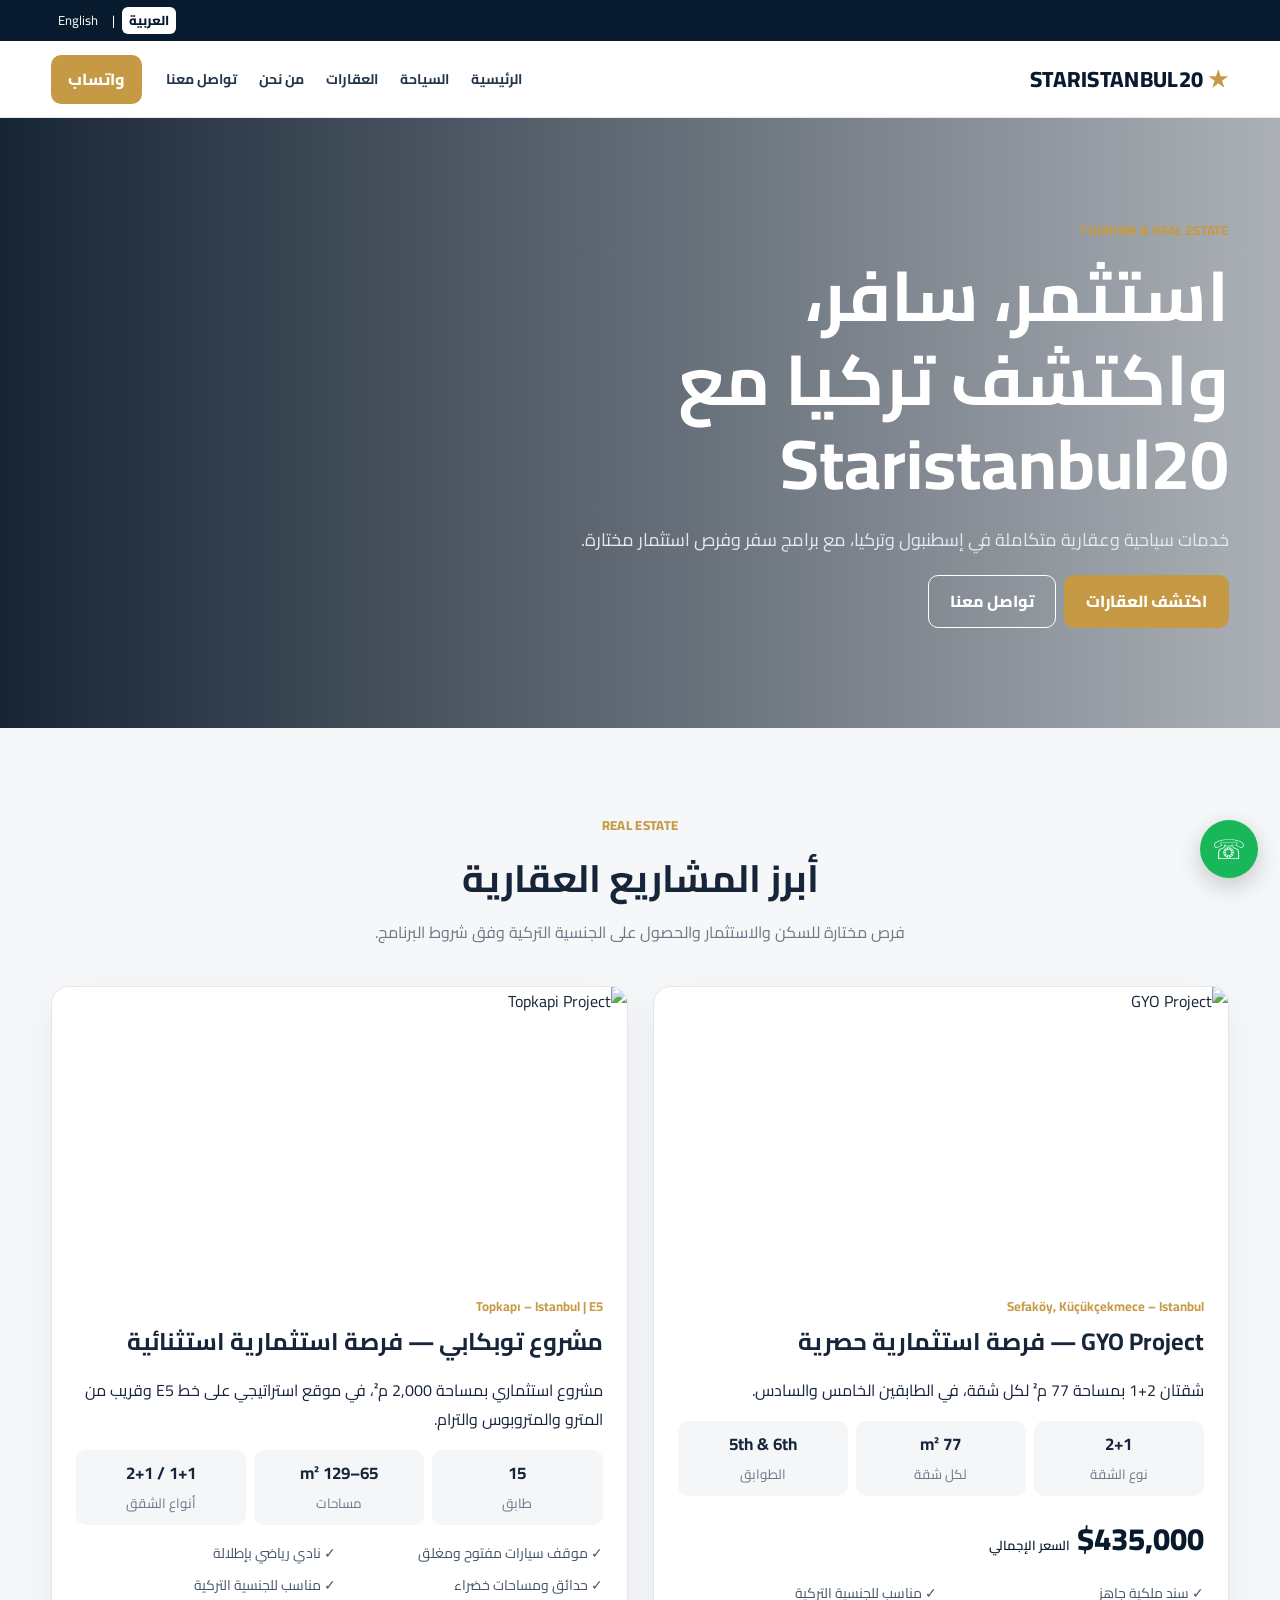
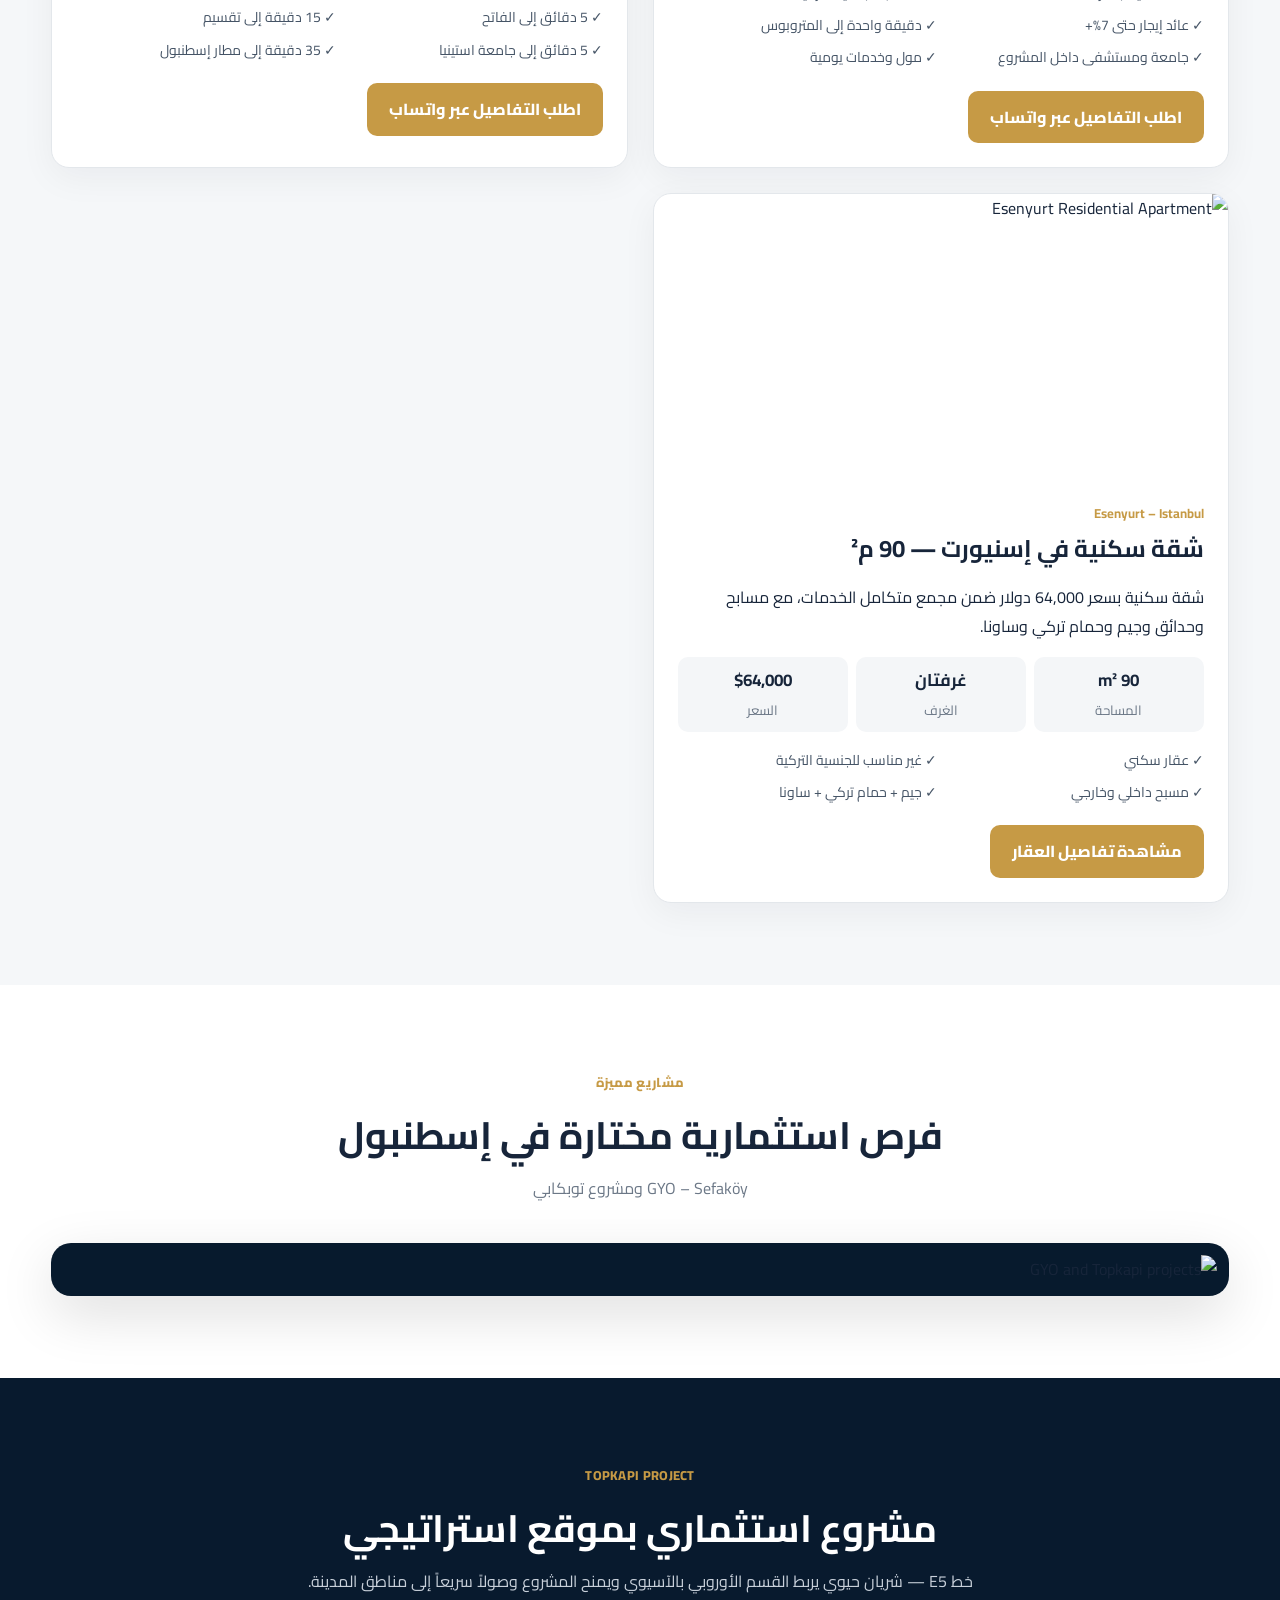
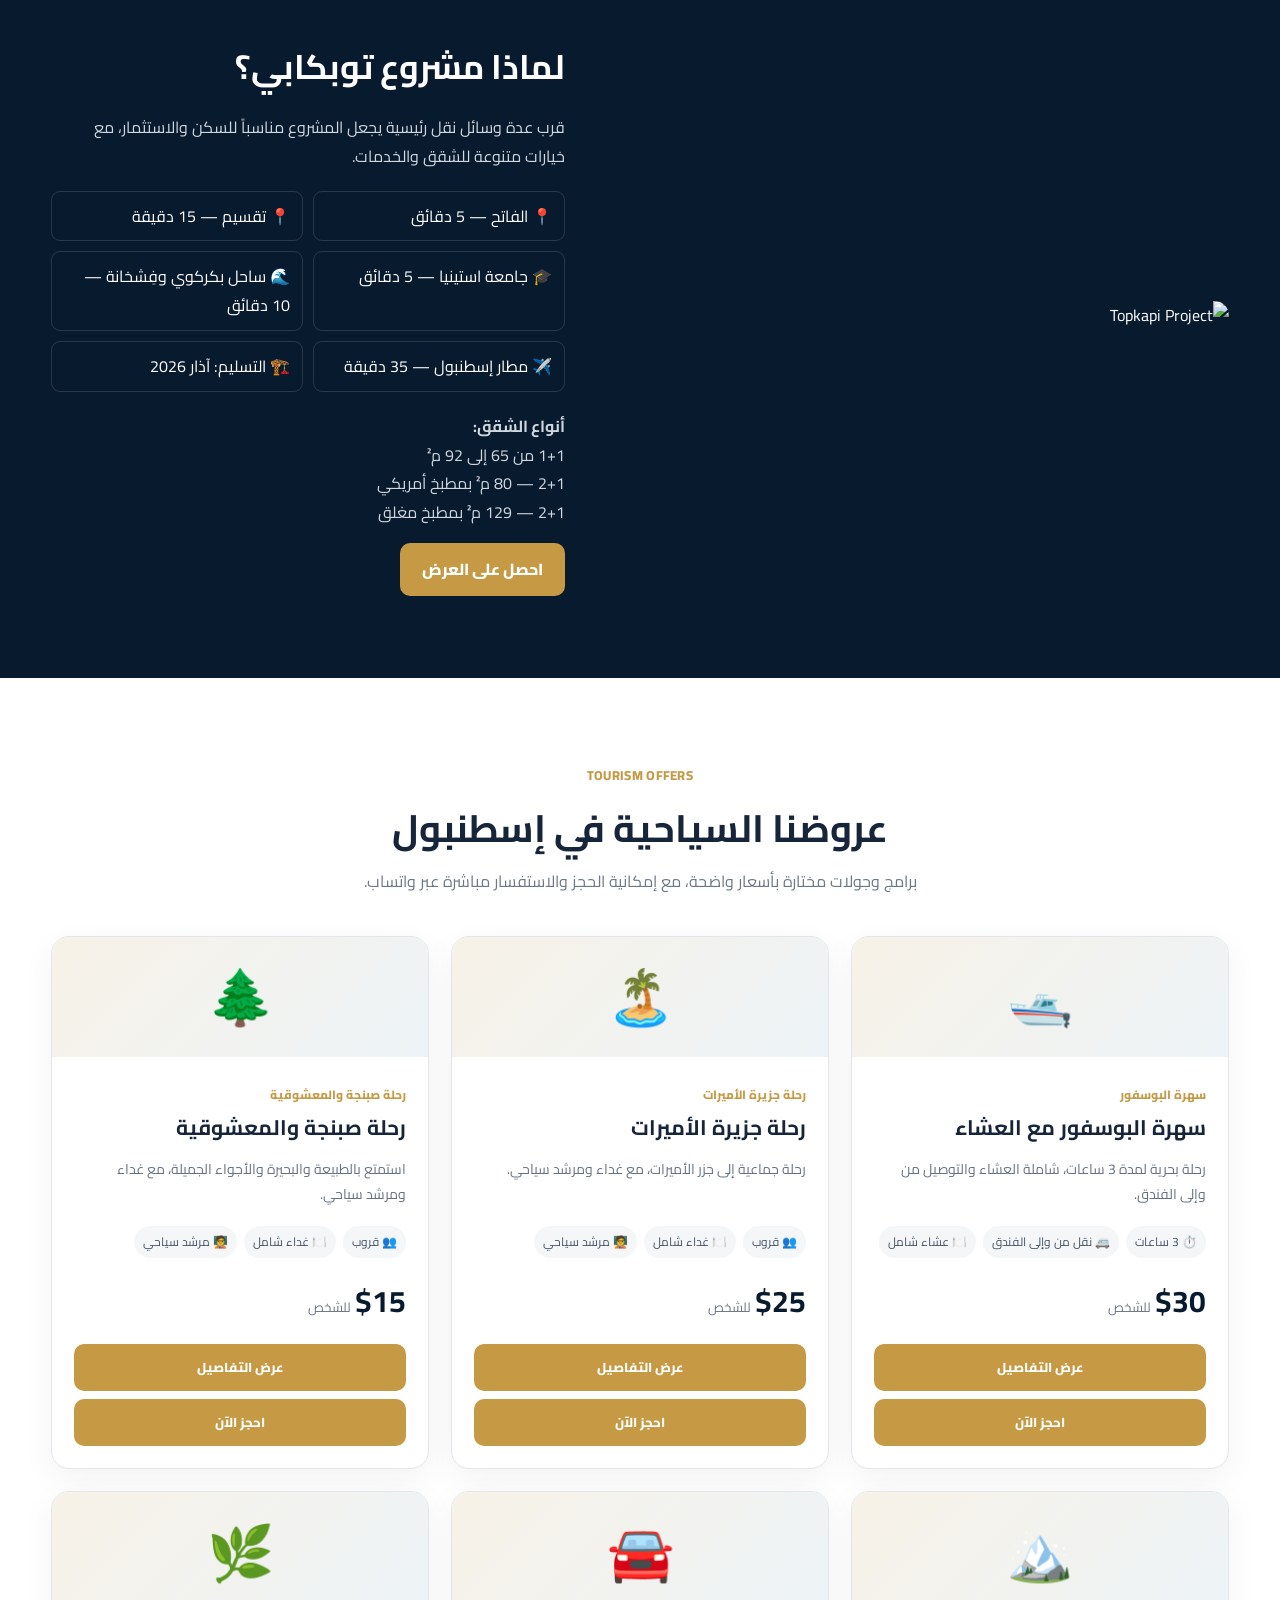
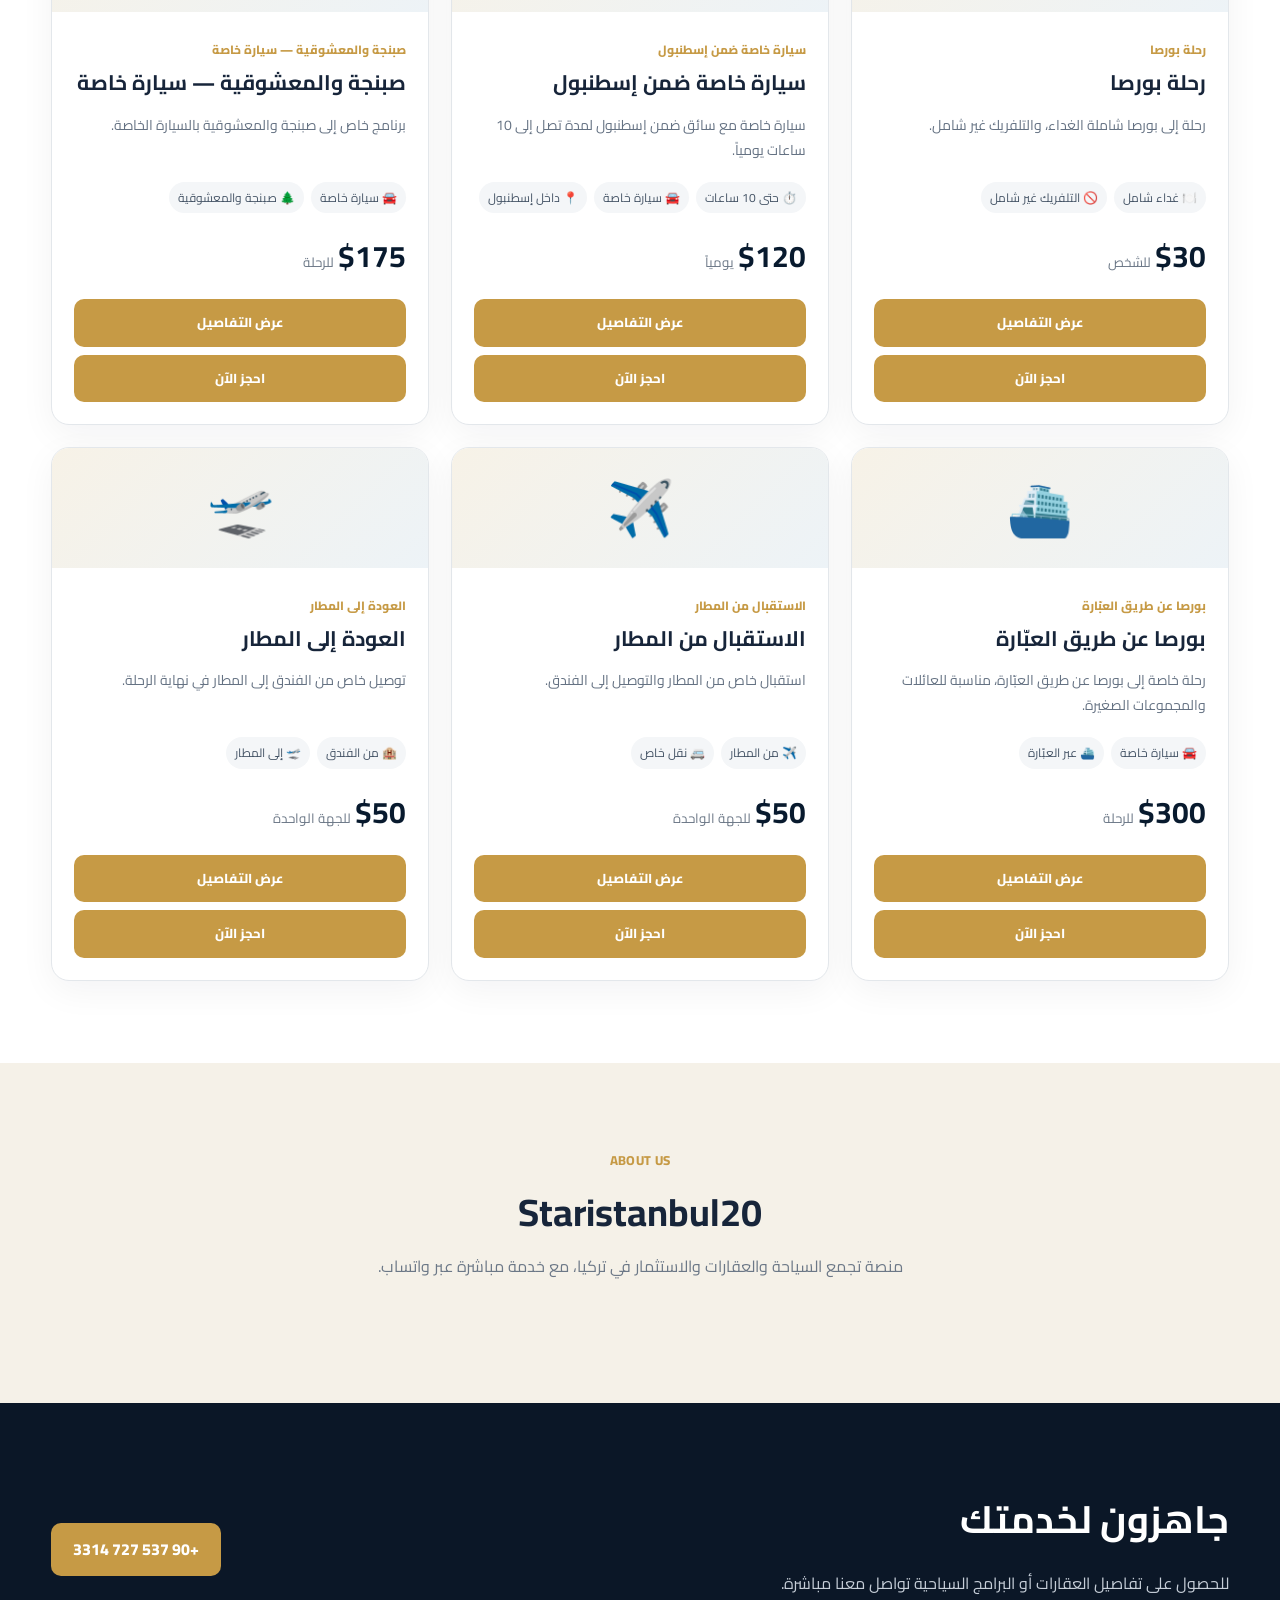
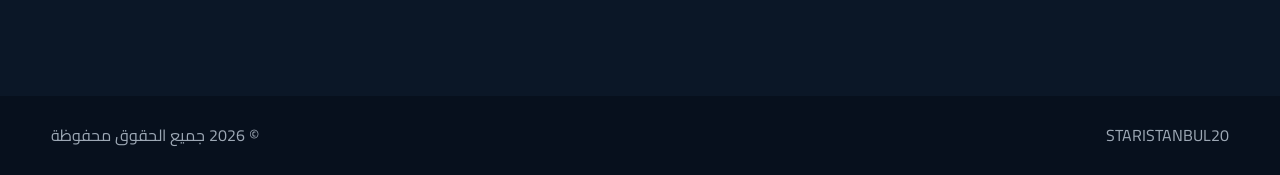
==== commit f24137a8: "Add files via upload" ====
--- a/index.html
+++ b/index.html
@@ -3,9 +3,10 @@
 <header class="header"><div class="container nav"><a class="logo" href="index.html"><b>★</b> STARISTANBUL20</a><nav class="navlinks"><a href="index.html#home" data-ar="الرئيسية" data-en="Home">الرئيسية</a><a href="index.html#tourism" data-ar="السياحة" data-en="Tourism">السياحة</a><a href="index.html#properties" data-ar="العقارات" data-en="Real Estate">العقارات</a><a href="index.html#about" data-ar="من نحن" data-en="About Us">من نحن</a><a href="index.html#contact" data-ar="تواصل معنا" data-en="Contact Us">تواصل معنا</a></nav><a class="wa" href="https://wa.me/905377273314" target="_blank" data-ar="واتساب" data-en="WhatsApp">واتساب</a></div></header>
 <main id="home"><section class="hero"><div class="container"><div class="tag">TOURISM & REAL ESTATE</div><h1 data-ar="استثمر، سافر،<br>واكتشف تركيا مع<br><b>Staristanbul20</b>" data-en="Invest, travel,<br>and discover Türkiye with<br><b>Staristanbul20</b>">استثمر، سافر،<br>واكتشف تركيا مع<br><b>Staristanbul20</b></h1><p data-ar="خدمات سياحية وعقارية متكاملة في إسطنبول وتركيا، مع برامج سفر وفرص استثمار مختارة." data-en="Integrated tourism and real estate services in Istanbul and Türkiye, with selected travel programs and investment opportunities.">خدمات سياحية وعقارية متكاملة في إسطنبول وتركيا، مع برامج سفر وفرص استثمار مختارة.</p><a class="btn gold" href="#properties" data-ar="اكتشف العقارات" data-en="Explore Real Estate">اكتشف العقارات</a><a class="btn outline" href="https://wa.me/905377273314" target="_blank" data-ar="تواصل معنا" data-en="Contact Us">تواصل معنا</a></div></section>
 <section id="properties" class="section properties"><div class="container"><div class="heading"><span class="tag">REAL ESTATE</span><h2 data-ar="أبرز المشاريع العقارية" data-en="Featured Real Estate Projects">أبرز المشاريع العقارية</h2><p data-ar="فرص مختارة للسكن والاستثمار والحصول على الجنسية التركية وفق شروط البرنامج." data-en="Selected opportunities for living, investment and Turkish citizenship, subject to program requirements.">فرص مختارة للسكن والاستثمار والحصول على الجنسية التركية وفق شروط البرنامج.</p></div><div class="property-grid">
-<article class="property"><img src="gyo.jpg" alt="GYO Project"><div class="property-body"><span class="location">Sefaköy, Küçükçekmece – Istanbul</span><h3 data-ar="GYO Project — فرصة استثمارية حصرية" data-en="GYO Project — Exclusive Investment Opportunity">GYO Project — فرصة استثمارية حصرية</h3><p data-ar="شقتان 2+1 بمساحة 77 م² لكل شقة، في الطابقين الخامس والسادس." data-en="Two 2+1 apartments, 77 m² each, on the 5th and 6th floors.">شقتان 2+1 بمساحة 77 م² لكل شقة، في الطابقين الخامس والسادس.</p><div class="facts"><div class="fact"><b>2+1</b><small data-ar="نوع الشقة" data-en="Type">نوع الشقة</small></div><div class="fact"><b>77 m²</b><small data-ar="لكل شقة" data-en="Each apartment">لكل شقة</small></div><div class="fact"><b>5th & 6th</b><small data-ar="الطوابق" data-en="Floors">الطوابق</small></div></div><div class="price">$435,000 <small data-ar="السعر الإجمالي" data-en="Total price" style="font-size:13px;font-weight:600">السعر الإجمالي</small></div><div class="features"><div data-ar="✓ سند ملكية جاهز" data-en="✓ Ready title deed">✓ سند ملكية جاهز</div><div data-ar="✓ مناسب للجنسية التركية" data-en="✓ Turkish citizenship eligible">✓ مناسب للجنسية التركية</div><div data-ar="✓ عائد إيجار حتى 7%+" data-en="✓ Rental yield up to 7%+">✓ عائد إيجار حتى 7%+</div><div data-ar="✓ دقيقة واحدة إلى المتروبوس" data-en="✓ 1 minute to Metrobus">✓ دقيقة واحدة إلى المتروبوس</div><div data-ar="✓ جامعة ومستشفى داخل المشروع" data-en="✓ University & hospital within the project">✓ جامعة ومستشفى داخل المشروع</div><div data-ar="✓ مول وخدمات يومية" data-en="✓ Mall & daily services">✓ مول وخدمات يومية</div></div><div class="details"><a class="btn gold" href="#" data-wa-ar="مرحباً، أريد تفاصيل مشروع GYO في Sefaköy" data-wa-en="Hello, I would like details about the GYO Project in Sefaköy" data-ar="اطلب التفاصيل عبر واتساب" data-en="Request details on WhatsApp">اطلب التفاصيل عبر واتساب</a></div></div></article>
-<article class="property"><img src="topkapi-citizenship.jpg" alt="Topkapi Project"><div class="property-body"><span class="location">Topkapı – Istanbul | E5</span><h3 data-ar="مشروع توبكابي — فرصة استثمارية استثنائية" data-en="Topkapi Project — Exceptional Investment Opportunity">مشروع توبكابي — فرصة استثمارية استثنائية</h3><p data-ar="مشروع استثماري بمساحة 2,000 م²، في موقع استراتيجي على خط E5 وقريب من المترو والمتروبوس والترام." data-en="A 2,000 m² investment project in a strategic E5 location, close to metro, Metrobus and tram stations.">مشروع استثماري بمساحة 2,000 م²، في موقع استراتيجي على خط E5 وقريب من المترو والمتروبوس والترام.</p><div class="facts"><div class="fact"><b>15</b><small data-ar="طابق" data-en="Floors">طابق</small></div><div class="fact"><b>65–129 m²</b><small data-ar="مساحات" data-en="Sizes">مساحات</small></div><div class="fact"><b>1+1 / 2+1</b><small data-ar="أنواع الشقق" data-en="Apartment types">أنواع الشقق</small></div></div><div class="features"><div data-ar="✓ موقف سيارات مفتوح ومغلق" data-en="✓ Open & covered parking">✓ موقف سيارات مفتوح ومغلق</div><div data-ar="✓ نادي رياضي بإطلالة" data-en="✓ Gym with views">✓ نادي رياضي بإطلالة</div><div data-ar="✓ حدائق ومساحات خضراء" data-en="✓ Gardens & green spaces">✓ حدائق ومساحات خضراء</div><div data-ar="✓ مناسب للجنسية التركية" data-en="✓ Turkish citizenship eligible">✓ مناسب للجنسية التركية</div><div data-ar="✓ 5 دقائق إلى الفاتح" data-en="✓ 5 min to Fatih">✓ 5 دقائق إلى الفاتح</div><div data-ar="✓ 15 دقيقة إلى تقسيم" data-en="✓ 15 min to Taksim">✓ 15 دقيقة إلى تقسيم</div><div data-ar="✓ 5 دقائق إلى جامعة استينيا" data-en="✓ 5 min to Istinye University">✓ 5 دقائق إلى جامعة استينيا</div><div data-ar="✓ 35 دقيقة إلى مطار إسطنبول" data-en="✓ 35 min to Istanbul Airport">✓ 35 دقيقة إلى مطار إسطنبول</div></div><div class="details"><a class="btn gold" href="#" data-wa-ar="مرحباً، أريد تفاصيل مشروع توبكابي" data-wa-en="Hello, I would like details about the Topkapi Project" data-ar="اطلب التفاصيل عبر واتساب" data-en="Request details on WhatsApp">اطلب التفاصيل عبر واتساب</a></div></div></article>
+<article class="property"><img src="assets/gyo.jpg" alt="GYO Project"><div class="property-body"><span class="location">Sefaköy, Küçükçekmece – Istanbul</span><h3 data-ar="GYO Project — فرصة استثمارية حصرية" data-en="GYO Project — Exclusive Investment Opportunity">GYO Project — فرصة استثمارية حصرية</h3><p data-ar="شقتان 2+1 بمساحة 77 م² لكل شقة، في الطابقين الخامس والسادس." data-en="Two 2+1 apartments, 77 m² each, on the 5th and 6th floors.">شقتان 2+1 بمساحة 77 م² لكل شقة، في الطابقين الخامس والسادس.</p><div class="facts"><div class="fact"><b>2+1</b><small data-ar="نوع الشقة" data-en="Type">نوع الشقة</small></div><div class="fact"><b>77 m²</b><small data-ar="لكل شقة" data-en="Each apartment">لكل شقة</small></div><div class="fact"><b>5th & 6th</b><small data-ar="الطوابق" data-en="Floors">الطوابق</small></div></div><div class="price">$435,000 <small data-ar="السعر الإجمالي" data-en="Total price" style="font-size:13px;font-weight:600">السعر الإجمالي</small></div><div class="features"><div data-ar="✓ سند ملكية جاهز" data-en="✓ Ready title deed">✓ سند ملكية جاهز</div><div data-ar="✓ مناسب للجنسية التركية" data-en="✓ Turkish citizenship eligible">✓ مناسب للجنسية التركية</div><div data-ar="✓ عائد إيجار حتى 7%+" data-en="✓ Rental yield up to 7%+">✓ عائد إيجار حتى 7%+</div><div data-ar="✓ دقيقة واحدة إلى المتروبوس" data-en="✓ 1 minute to Metrobus">✓ دقيقة واحدة إلى المتروبوس</div><div data-ar="✓ جامعة ومستشفى داخل المشروع" data-en="✓ University & hospital within the project">✓ جامعة ومستشفى داخل المشروع</div><div data-ar="✓ مول وخدمات يومية" data-en="✓ Mall & daily services">✓ مول وخدمات يومية</div></div><div class="details"><a class="btn gold" href="#" data-wa-ar="مرحباً، أريد تفاصيل مشروع GYO في Sefaköy" data-wa-en="Hello, I would like details about the GYO Project in Sefaköy" data-ar="اطلب التفاصيل عبر واتساب" data-en="Request details on WhatsApp">اطلب التفاصيل عبر واتساب</a></div></div></article>
+<article class="property"><img src="assets/topkapi-citizenship.jpg" alt="Topkapi Project"><div class="property-body"><span class="location">Topkapı – Istanbul | E5</span><h3 data-ar="مشروع توبكابي — فرصة استثمارية استثنائية" data-en="Topkapi Project — Exceptional Investment Opportunity">مشروع توبكابي — فرصة استثمارية استثنائية</h3><p data-ar="مشروع استثماري بمساحة 2,000 م²، في موقع استراتيجي على خط E5 وقريب من المترو والمتروبوس والترام." data-en="A 2,000 m² investment project in a strategic E5 location, close to metro, Metrobus and tram stations.">مشروع استثماري بمساحة 2,000 م²، في موقع استراتيجي على خط E5 وقريب من المترو والمتروبوس والترام.</p><div class="facts"><div class="fact"><b>15</b><small data-ar="طابق" data-en="Floors">طابق</small></div><div class="fact"><b>65–129 m²</b><small data-ar="مساحات" data-en="Sizes">مساحات</small></div><div class="fact"><b>1+1 / 2+1</b><small data-ar="أنواع الشقق" data-en="Apartment types">أنواع الشقق</small></div></div><div class="features"><div data-ar="✓ موقف سيارات مفتوح ومغلق" data-en="✓ Open & covered parking">✓ موقف سيارات مفتوح ومغلق</div><div data-ar="✓ نادي رياضي بإطلالة" data-en="✓ Gym with views">✓ نادي رياضي بإطلالة</div><div data-ar="✓ حدائق ومساحات خضراء" data-en="✓ Gardens & green spaces">✓ حدائق ومساحات خضراء</div><div data-ar="✓ مناسب للجنسية التركية" data-en="✓ Turkish citizenship eligible">✓ مناسب للجنسية التركية</div><div data-ar="✓ 5 دقائق إلى الفاتح" data-en="✓ 5 min to Fatih">✓ 5 دقائق إلى الفاتح</div><div data-ar="✓ 15 دقيقة إلى تقسيم" data-en="✓ 15 min to Taksim">✓ 15 دقيقة إلى تقسيم</div><div data-ar="✓ 5 دقائق إلى جامعة استينيا" data-en="✓ 5 min to Istinye University">✓ 5 دقائق إلى جامعة استينيا</div><div data-ar="✓ 35 دقيقة إلى مطار إسطنبول" data-en="✓ 35 min to Istanbul Airport">✓ 35 دقيقة إلى مطار إسطنبول</div></div><div class="details"><a class="btn gold" href="#" data-wa-ar="مرحباً، أريد تفاصيل مشروع توبكابي" data-wa-en="Hello, I would like details about the Topkapi Project" data-ar="اطلب التفاصيل عبر واتساب" data-en="Request details on WhatsApp">اطلب التفاصيل عبر واتساب</a></div></div></article>
+<article class="property"><img src="esenyurt-gallery/frame_10_47s.jpg" alt="Esenyurt Residential Apartment"><div class="property-body"><span class="location">Esenyurt – Istanbul</span><h3 data-ar="شقة سكنية في إسنيورت — 90 م²" data-en="Residential Apartment in Esenyurt — 90 m²">شقة سكنية في إسنيورت — 90 م²</h3><p data-ar="شقة سكنية بسعر 64,000 دولار ضمن مجمع متكامل الخدمات، مع مسابح وحدائق وجيم وحمام تركي وساونا." data-en="A 90 m² residential apartment priced at $64,000 in a serviced complex with pools, gardens, gym, Turkish bath and sauna.">شقة سكنية بسعر 64,000 دولار ضمن مجمع متكامل الخدمات، مع مسابح وحدائق وجيم وحمام تركي وساونا.</p><div class="facts"><div class="fact"><b>90 m²</b><small data-ar="المساحة" data-en="Area">المساحة</small></div><div class="fact"><b data-ar="غرفتان" data-en="2 rooms">غرفتان</b><small data-ar="الغرف" data-en="Rooms">الغرف</small></div><div class="fact"><b>$64,000</b><small data-ar="السعر" data-en="Price">السعر</small></div></div><div class="features"><div data-ar="✓ عقار سكني" data-en="✓ Residential property">✓ عقار سكني</div><div data-ar="✓ غير مناسب للجنسية التركية" data-en="✓ Not eligible for Turkish citizenship">✓ غير مناسب للجنسية التركية</div><div data-ar="✓ مسبح داخلي وخارجي" data-en="✓ Indoor & outdoor pools">✓ مسبح داخلي وخارجي</div><div data-ar="✓ جيم + حمام تركي + ساونا" data-en="✓ Gym + Turkish bath + sauna">✓ جيم + حمام تركي + ساونا</div></div><div class="details"><a class="btn gold" href="esenyurt-apartment.html" data-ar="مشاهدة تفاصيل العقار" data-en="View property details">مشاهدة تفاصيل العقار</a></div></div></article>
 </div></div></section>
-<section class="section featured-section"><div class="container"><div class="heading"><span class="tag" data-ar="مشاريع مميزة" data-en="FEATURED PROJECTS">مشاريع مميزة</span><h2 data-ar="فرص استثمارية مختارة في إسطنبول" data-en="Selected Investment Opportunities in Istanbul">فرص استثمارية مختارة في إسطنبول</h2><p data-ar="GYO – Sefaköy ومشروع توبكابي" data-en="GYO – Sefaköy and the Topkapi Project">GYO – Sefaköy ومشروع توبكابي</p></div><div class="featured-image"><img src="gyo-topkapi-projects.png" alt="GYO and Topkapi projects"></div></div></section>
-<section class="section project-dark"><div class="container"><div class="heading"><span class="tag">TOPKAPI PROJECT</span><h2 data-ar="مشروع استثماري بموقع استراتيجي" data-en="Investment Project in a Strategic Location">مشروع استثماري بموقع استراتيجي</h2><p data-ar="خط E5 — شريان حيوي يربط القسم الأوروبي بالآسيوي ويمنح المشروع وصولاً سريعاً إلى مناطق المدينة." data-en="E5 is a vital artery connecting the European and Asian sides and providing fast access to many areas of the city.">خط E5 — شريان حيوي يربط القسم الأوروبي بالآسيوي ويمنح المشروع وصولاً سريعاً إلى مناطق المدينة.</p></div><div class="featured"><img src="topkapi.jpg" alt="Topkapi Project"><div><h3 data-ar="لماذا مشروع توبكابي؟" data-en="Why Topkapi Project?">لماذا مشروع توبكابي؟</h3><p data-ar="قرب عدة وسائل نقل رئيسية يجعل المشروع مناسباً للسكن والاستثمار، مع خيارات متنوعة للشقق والخدمات." data-en="Its proximity to major transport links makes the project suitable for living and investment, with varied apartment options and amenities.">قرب عدة وسائل نقل رئيسية يجعل المشروع مناسباً للسكن والاستثمار، مع خيارات متنوعة للشقق والخدمات.</p><div class="bullets"><div data-ar="📍 الفاتح — 5 دقائق" data-en="📍 Fatih — 5 min">📍 الفاتح — 5 دقائق</div><div data-ar="📍 تقسيم — 15 دقيقة" data-en="📍 Taksim — 15 min">📍 تقسيم — 15 دقيقة</div><div data-ar="🎓 جامعة استينيا — 5 دقائق" data-en="🎓 Istinye University — 5 min">🎓 جامعة استينيا — 5 دقائق</div><div data-ar="🌊 ساحل بكركوي وفِشخانة — 10 دقائق" data-en="🌊 Bakırköy coast & Fişekhane — 10 min">🌊 ساحل بكركوي وفِشخانة — 10 دقائق</div><div data-ar="✈️ مطار إسطنبول — 35 دقيقة" data-en="✈️ Istanbul Airport — 35 min">✈️ مطار إسطنبول — 35 دقيقة</div><div data-ar="🏗️ التسليم: آذار 2026" data-en="🏗️ Delivery: March 2026">🏗️ التسليم: آذار 2026</div></div><p data-ar="<b>أنواع الشقق:</b><br>1+1 من 65 إلى 92 م²<br>2+1 — 80 م² بمطبخ أمريكي<br>2+1 — 129 م² بمطبخ مغلق" data-en="<b>Apartment types:</b><br>1+1 from 65 to 92 m²<br>2+1 — 80 m² with American kitchen<br>2+1 — 129 m² with closed kitchen"> <b>أنواع الشقق:</b><br>1+1 من 65 إلى 92 م²<br>2+1 — 80 م² بمطبخ أمريكي<br>2+1 — 129 م² بمطبخ مغلق</p><a class="btn gold" href="#" data-wa-ar="مرحباً، أريد عرض مشروع توبكابي" data-wa-en="Hello, I would like the Topkapi Project offer" data-ar="احصل على العرض" data-en="Get the offer">احصل على العرض</a></div></div></div></section>
+<section class="section featured-section"><div class="container"><div class="heading"><span class="tag" data-ar="مشاريع مميزة" data-en="FEATURED PROJECTS">مشاريع مميزة</span><h2 data-ar="فرص استثمارية مختارة في إسطنبول" data-en="Selected Investment Opportunities in Istanbul">فرص استثمارية مختارة في إسطنبول</h2><p data-ar="GYO – Sefaköy ومشروع توبكابي" data-en="GYO – Sefaköy and the Topkapi Project">GYO – Sefaköy ومشروع توبكابي</p></div><div class="featured-image"><img src="assets/gyo-topkapi-projects.png" alt="GYO and Topkapi projects"></div></div></section>
+<section class="section project-dark"><div class="container"><div class="heading"><span class="tag">TOPKAPI PROJECT</span><h2 data-ar="مشروع استثماري بموقع استراتيجي" data-en="Investment Project in a Strategic Location">مشروع استثماري بموقع استراتيجي</h2><p data-ar="خط E5 — شريان حيوي يربط القسم الأوروبي بالآسيوي ويمنح المشروع وصولاً سريعاً إلى مناطق المدينة." data-en="E5 is a vital artery connecting the European and Asian sides and providing fast access to many areas of the city.">خط E5 — شريان حيوي يربط القسم الأوروبي بالآسيوي ويمنح المشروع وصولاً سريعاً إلى مناطق المدينة.</p></div><div class="featured"><img src="assets/topkapi.jpg" alt="Topkapi Project"><div><h3 data-ar="لماذا مشروع توبكابي؟" data-en="Why Topkapi Project?">لماذا مشروع توبكابي؟</h3><p data-ar="قرب عدة وسائل نقل رئيسية يجعل المشروع مناسباً للسكن والاستثمار، مع خيارات متنوعة للشقق والخدمات." data-en="Its proximity to major transport links makes the project suitable for living and investment, with varied apartment options and amenities.">قرب عدة وسائل نقل رئيسية يجعل المشروع مناسباً للسكن والاستثمار، مع خيارات متنوعة للشقق والخدمات.</p><div class="bullets"><div data-ar="📍 الفاتح — 5 دقائق" data-en="📍 Fatih — 5 min">📍 الفاتح — 5 دقائق</div><div data-ar="📍 تقسيم — 15 دقيقة" data-en="📍 Taksim — 15 min">📍 تقسيم — 15 دقيقة</div><div data-ar="🎓 جامعة استينيا — 5 دقائق" data-en="🎓 Istinye University — 5 min">🎓 جامعة استينيا — 5 دقائق</div><div data-ar="🌊 ساحل بكركوي وفِشخانة — 10 دقائق" data-en="🌊 Bakırköy coast & Fişekhane — 10 min">🌊 ساحل بكركوي وفِشخانة — 10 دقائق</div><div data-ar="✈️ مطار إسطنبول — 35 دقيقة" data-en="✈️ Istanbul Airport — 35 min">✈️ مطار إسطنبول — 35 دقيقة</div><div data-ar="🏗️ التسليم: آذار 2026" data-en="🏗️ Delivery: March 2026">🏗️ التسليم: آذار 2026</div></div><p data-ar="<b>أنواع الشقق:</b><br>1+1 من 65 إلى 92 م²<br>2+1 — 80 م² بمطبخ أمريكي<br>2+1 — 129 م² بمطبخ مغلق" data-en="<b>Apartment types:</b><br>1+1 from 65 to 92 m²<br>2+1 — 80 m² with American kitchen<br>2+1 — 129 m² with closed kitchen"> <b>أنواع الشقق:</b><br>1+1 من 65 إلى 92 م²<br>2+1 — 80 م² بمطبخ أمريكي<br>2+1 — 129 م² بمطبخ مغلق</p><a class="btn gold" href="#" data-wa-ar="مرحباً، أريد عرض مشروع توبكابي" data-wa-en="Hello, I would like the Topkapi Project offer" data-ar="احصل على العرض" data-en="Get the offer">احصل على العرض</a></div></div></div></section>
 <section id="tourism" class="section"><div class="container"><div class="heading"><span class="tag">TOURISM OFFERS</span><h2 data-ar="عروضنا السياحية في إسطنبول" data-en="Our Istanbul Tourism Offers">عروضنا السياحية في إسطنبول</h2><p data-ar="برامج وجولات مختارة بأسعار واضحة، مع إمكانية الحجز والاستفسار مباشرة عبر واتساب." data-en="Selected tours and services with clear prices and direct booking via WhatsApp.">برامج وجولات مختارة بأسعار واضحة، مع إمكانية الحجز والاستفسار مباشرة عبر واتساب.</p></div><div class="tour-grid"><article class="tour-card"><div class="tour-icon">🛥️</div><div class="tour-body"><span class="tour-type" data-ar="سهرة البوسفور" data-en="Bosphorus Dinner Cruise">سهرة البوسفور</span><h3 data-ar="سهرة البوسفور مع العشاء" data-en="Bosphorus Dinner Cruise">سهرة البوسفور مع العشاء</h3><p data-ar="رحلة بحرية لمدة 3 ساعات، شاملة العشاء والتوصيل من وإلى الفندق." data-en="3-hour cruise including dinner and hotel pickup and drop-off.">رحلة بحرية لمدة 3 ساعات، شاملة العشاء والتوصيل من وإلى الفندق.</p><div class="tour-meta"><span data-ar="⏱️ 3 ساعات" data-en="⏱️ 3 hours">⏱️ 3 ساعات</span><span data-ar="🚐 نقل من وإلى الفندق" data-en="🚐 Hotel pickup &amp; drop-off">🚐 نقل من وإلى الفندق</span><span data-ar="🍽️ عشاء شامل" data-en="🍽️ Dinner included">🍽️ عشاء شامل</span></div><div class="tour-price"><b>$30</b><small data-ar="للشخص" data-en="per person">للشخص</small></div><a class="btn gold" href="tour-bosphorus-dinner.html" data-ar="عرض التفاصيل" data-en="View details">عرض التفاصيل</a><a class="btn gold" style="margin-top:8px" href="#" data-wa-ar="مرحباً، أريد حجز سهرة البوسفور مع العشاء بسعر $30 للشخص" data-wa-en="Hello, I would like to book Bosphorus Dinner Cruise for $30 per person" data-ar="احجز الآن" data-en="Book now">احجز الآن</a></div></article><article class="tour-card"><div class="tour-icon">🏝️</div><div class="tour-body"><span class="tour-type" data-ar="رحلة جزيرة الأميرات" data-en="Princes’ Islands Tour">رحلة جزيرة الأميرات</span><h3 data-ar="رحلة جزيرة الأميرات" data-en="Princes’ Islands Tour">رحلة جزيرة الأميرات</h3><p data-ar="رحلة جماعية إلى جزر الأميرات، مع غداء ومرشد سياحي." data-en="Group tour to the Princes’ Islands with lunch and a tour guide.">رحلة جماعية إلى جزر الأميرات، مع غداء ومرشد سياحي.</p><div class="tour-meta"><span data-ar="👥 قروب" data-en="👥 Group">👥 قروب</span><span data-ar="🍽️ غداء شامل" data-en="🍽️ Lunch included">🍽️ غداء شامل</span><span data-ar="🧑‍🏫 مرشد سياحي" data-en="🧑‍🏫 Tour guide">🧑‍🏫 مرشد سياحي</span></div><div class="tour-price"><b>$25</b><small data-ar="للشخص" data-en="per person">للشخص</small></div><a class="btn gold" href="tour-princess-islands.html" data-ar="عرض التفاصيل" data-en="View details">عرض التفاصيل</a><a class="btn gold" style="margin-top:8px" href="#" data-wa-ar="مرحباً، أريد حجز رحلة جزيرة الأميرات بسعر $25 للشخص" data-wa-en="Hello, I would like to book Princes’ Islands Tour for $25 per person" data-ar="احجز الآن" data-en="Book now">احجز الآن</a></div></article><article class="tour-card"><div class="tour-icon">🌲</div><div class="tour-body"><span class="tour-type" data-ar="رحلة صبنجة والمعشوقية" data-en="Sapanca & Maşukiye Group Tour">رحلة صبنجة والمعشوقية</span><h3 data-ar="رحلة صبنجة والمعشوقية" data-en="Sapanca & Maşukiye Group Tour">رحلة صبنجة والمعشوقية</h3><p data-ar="استمتع بالطبيعة والبحيرة والأجواء الجميلة، مع غداء ومرشد سياحي." data-en="Enjoy nature, the lake and beautiful scenery with lunch and a tour guide.">استمتع بالطبيعة والبحيرة والأجواء الجميلة، مع غداء ومرشد سياحي.</p><div class="tour-meta"><span data-ar="👥 قروب" data-en="👥 Group">👥 قروب</span><span data-ar="🍽️ غداء شامل" data-en="🍽️ Lunch included">🍽️ غداء شامل</span><span data-ar="🧑‍🏫 مرشد سياحي" data-en="🧑‍🏫 Tour guide">🧑‍🏫 مرشد سياحي</span></div><div class="tour-price"><b>$15</b><small data-ar="للشخص" data-en="per person">للشخص</small></div><a class="btn gold" href="tour-sapanca-masukiye-group.html" data-ar="عرض التفاصيل" data-en="View details">عرض التفاصيل</a><a class="btn gold" style="margin-top:8px" href="#" data-wa-ar="مرحباً، أريد حجز رحلة صبنجة والمعشوقية بسعر $15 للشخص" data-wa-en="Hello, I would like to book Sapanca &amp; Maşukiye Group Tour for $15 per person" data-ar="احجز الآن" data-en="Book now">احجز الآن</a></div></article><article class="tour-card"><div class="tour-icon">🏔️</div><div class="tour-body"><span class="tour-type" data-ar="رحلة بورصا" data-en="Bursa Group Tour">رحلة بورصا</span><h3 data-ar="رحلة بورصا" data-en="Bursa Group Tour">رحلة بورصا</h3><p data-ar="رحلة إلى بورصا شاملة الغداء، والتلفريك غير شامل." data-en="Bursa group tour with lunch included; cable car is not included.">رحلة إلى بورصا شاملة الغداء، والتلفريك غير شامل.</p><div class="tour-meta"><span data-ar="🍽️ غداء شامل" data-en="🍽️ Lunch included">🍽️ غداء شامل</span><span data-ar="🚫 التلفريك غير شامل" data-en="🚫 Cable car not included">🚫 التلفريك غير شامل</span></div><div class="tour-price"><b>$30</b><small data-ar="للشخص" data-en="per person">للشخص</small></div><a class="btn gold" href="tour-bursa-group.html" data-ar="عرض التفاصيل" data-en="View details">عرض التفاصيل</a><a class="btn gold" style="margin-top:8px" href="#" data-wa-ar="مرحباً، أريد حجز رحلة بورصا بسعر $30 للشخص" data-wa-en="Hello, I would like to book Bursa Group Tour for $30 per person" data-ar="احجز الآن" data-en="Book now">احجز الآن</a></div></article><article class="tour-card"><div class="tour-icon">🚘</div><div class="tour-body"><span class="tour-type" data-ar="سيارة خاصة ضمن إسطنبول" data-en="Private Istanbul Car">سيارة خاصة ضمن إسطنبول</span><h3 data-ar="سيارة خاصة ضمن إسطنبول" data-en="Private Istanbul Car">سيارة خاصة ضمن إسطنبول</h3><p data-ar="سيارة خاصة مع سائق ضمن إسطنبول لمدة تصل إلى 10 ساعات يومياً." data-en="Private car with driver in Istanbul for up to 10 hours per day.">سيارة خاصة مع سائق ضمن إسطنبول لمدة تصل إلى 10 ساعات يومياً.</p><div class="tour-meta"><span data-ar="⏱️ حتى 10 ساعات" data-en="⏱️ Up to 10 hours">⏱️ حتى 10 ساعات</span><span data-ar="🚘 سيارة خاصة" data-en="🚘 Private car">🚘 سيارة خاصة</span><span data-ar="📍 داخل إسطنبول" data-en="📍 Istanbul">📍 داخل إسطنبول</span></div><div class="tour-price"><b>$120</b><small data-ar="يومياً" data-en="per day">يومياً</small></div><a class="btn gold" href="tour-istanbul-private-car.html" data-ar="عرض التفاصيل" data-en="View details">عرض التفاصيل</a><a class="btn gold" style="margin-top:8px" href="#" data-wa-ar="مرحباً، أريد حجز سيارة خاصة ضمن إسطنبول بسعر $120 يومياً" data-wa-en="Hello, I would like to book Private Istanbul Car for $120 per day" data-ar="احجز الآن" data-en="Book now">احجز الآن</a></div></article><article class="tour-card"><div class="tour-icon">🌿</div><div class="tour-body"><span class="tour-type" data-ar="صبنجة والمعشوقية — سيارة خاصة" data-en="Private Sapanca & Maşukiye">صبنجة والمعشوقية — سيارة خاصة</span><h3 data-ar="صبنجة والمعشوقية — سيارة خاصة" data-en="Private Sapanca & Maşukiye">صبنجة والمعشوقية — سيارة خاصة</h3><p data-ar="برنامج خاص إلى صبنجة والمعشوقية بالسيارة الخاصة." data-en="Private trip to Sapanca & Maşukiye by private car.">برنامج خاص إلى صبنجة والمعشوقية بالسيارة الخاصة.</p><div class="tour-meta"><span data-ar="🚘 سيارة خاصة" data-en="🚘 Private car">🚘 سيارة خاصة</span><span data-ar="🌲 صبنجة والمعشوقية" data-en="🌲 Sapanca &amp; Maşukiye">🌲 صبنجة والمعشوقية</span></div><div class="tour-price"><b>$175</b><small data-ar="للرحلة" data-en="per trip">للرحلة</small></div><a class="btn gold" href="tour-sapanca-masukiye-private.html" data-ar="عرض التفاصيل" data-en="View details">عرض التفاصيل</a><a class="btn gold" style="margin-top:8px" href="#" data-wa-ar="مرحباً، أريد حجز صبنجة والمعشوقية — سيارة خاصة بسعر $175 للرحلة" data-wa-en="Hello, I would like to book Private Sapanca &amp; Maşukiye for $175 per trip" data-ar="احجز الآن" data-en="Book now">احجز الآن</a></div></article><article class="tour-card"><div class="tour-icon">⛴️</div><div class="tour-body"><span class="tour-type" data-ar="بورصا عن طريق العبّارة" data-en="Private Bursa by Ferry">بورصا عن طريق العبّارة</span><h3 data-ar="بورصا عن طريق العبّارة" data-en="Private Bursa by Ferry">بورصا عن طريق العبّارة</h3><p data-ar="رحلة خاصة إلى بورصا عن طريق العبّارة، مناسبة للعائلات والمجموعات الصغيرة." data-en="Private Bursa trip by ferry, suitable for families and small groups.">رحلة خاصة إلى بورصا عن طريق العبّارة، مناسبة للعائلات والمجموعات الصغيرة.</p><div class="tour-meta"><span data-ar="🚘 سيارة خاصة" data-en="🚘 Private car">🚘 سيارة خاصة</span><span data-ar="⛴️ عبر العبّارة" data-en="⛴️ By ferry">⛴️ عبر العبّارة</span></div><div class="tour-price"><b>$300</b><small data-ar="للرحلة" data-en="per trip">للرحلة</small></div><a class="btn gold" href="tour-bursa-ferry-private.html" data-ar="عرض التفاصيل" data-en="View details">عرض التفاصيل</a><a class="btn gold" style="margin-top:8px" href="#" data-wa-ar="مرحباً، أريد حجز بورصا عن طريق العبّارة بسعر $300 للرحلة" data-wa-en="Hello, I would like to book Private Bursa by Ferry for $300 per trip" data-ar="احجز الآن" data-en="Book now">احجز الآن</a></div></article><article class="tour-card"><div class="tour-icon">✈️</div><div class="tour-body"><span class="tour-type" data-ar="الاستقبال من المطار" data-en="Airport Pickup">الاستقبال من المطار</span><h3 data-ar="الاستقبال من المطار" data-en="Airport Pickup">الاستقبال من المطار</h3><p data-ar="استقبال خاص من المطار والتوصيل إلى الفندق." data-en="Private airport pickup and transfer to the hotel.">استقبال خاص من المطار والتوصيل إلى الفندق.</p><div class="tour-meta"><span data-ar="✈️ من المطار" data-en="✈️ From airport">✈️ من المطار</span><span data-ar="🚐 نقل خاص" data-en="🚐 Private transfer">🚐 نقل خاص</span></div><div class="tour-price"><b>$50</b><small data-ar="للجهة الواحدة" data-en="one way">للجهة الواحدة</small></div><a class="btn gold" href="tour-airport-pickup.html" data-ar="عرض التفاصيل" data-en="View details">عرض التفاصيل</a><a class="btn gold" style="margin-top:8px" href="#" data-wa-ar="مرحباً، أريد حجز الاستقبال من المطار بسعر $50 للجهة الواحدة" data-wa-en="Hello, I would like to book Airport Pickup for $50 one way" data-ar="احجز الآن" data-en="Book now">احجز الآن</a></div></article><article class="tour-card"><div class="tour-icon">🛫</div><div class="tour-body"><span class="tour-type" data-ar="العودة إلى المطار" data-en="Airport Drop-off">العودة إلى المطار</span><h3 data-ar="العودة إلى المطار" data-en="Airport Drop-off">العودة إلى المطار</h3><p data-ar="توصيل خاص من الفندق إلى المطار في نهاية الرحلة." data-en="Private transfer from the hotel to the airport at the end of the trip.">توصيل خاص من الفندق إلى المطار في نهاية الرحلة.</p><div class="tour-meta"><span data-ar="🏨 من الفندق" data-en="🏨 From hotel">🏨 من الفندق</span><span data-ar="🛫 إلى المطار" data-en="🛫 To airport">🛫 إلى المطار</span></div><div class="tour-price"><b>$50</b><small data-ar="للجهة الواحدة" data-en="one way">للجهة الواحدة</small></div><a class="btn gold" href="tour-airport-dropoff.html" data-ar="عرض التفاصيل" data-en="View details">عرض التفاصيل</a><a class="btn gold" style="margin-top:8px" href="#" data-wa-ar="مرحباً، أريد حجز العودة إلى المطار بسعر $50 للجهة الواحدة" data-wa-en="Hello, I would like to book Airport Drop-off for $50 one way" data-ar="احجز الآن" data-en="Book now">احجز الآن</a></div></article></div></div></section><section id="about" class="section about"><div class="container"><div class="heading"><span class="tag">ABOUT US</span><h2>Staristanbul20</h2><p data-ar="منصة تجمع السياحة والعقارات والاستثمار في تركيا، مع خدمة مباشرة عبر واتساب." data-en="A platform bringing together tourism, real estate and investment in Türkiye, with direct WhatsApp service.">منصة تجمع السياحة والعقارات والاستثمار في تركيا، مع خدمة مباشرة عبر واتساب.</p></div></div></section></main><section id="contact" class="section contact"><div class="container box"><div><h2 data-ar="جاهزون لخدمتك" data-en="Ready to help you">جاهزون لخدمتك</h2><p data-ar="للحصول على تفاصيل العقارات أو البرامج السياحية تواصل معنا مباشرة." data-en="Contact us directly for property details or tourism programs.">للحصول على تفاصيل العقارات أو البرامج السياحية تواصل معنا مباشرة.</p></div><a class="btn gold" href="https://wa.me/905377273314" target="_blank">+90 537 727 3314</a></div></section><a class="float" href="https://wa.me/905377273314" target="_blank" aria-label="WhatsApp">☏</a><footer class="footer"><div class="container"><div>STARISTANBUL20</div><div data-ar="© 2026 جميع الحقوق محفوظة" data-en="© 2026 All rights reserved">© 2026 جميع الحقوق محفوظة</div></div></footer><script src="lang.js"></script></body></html>
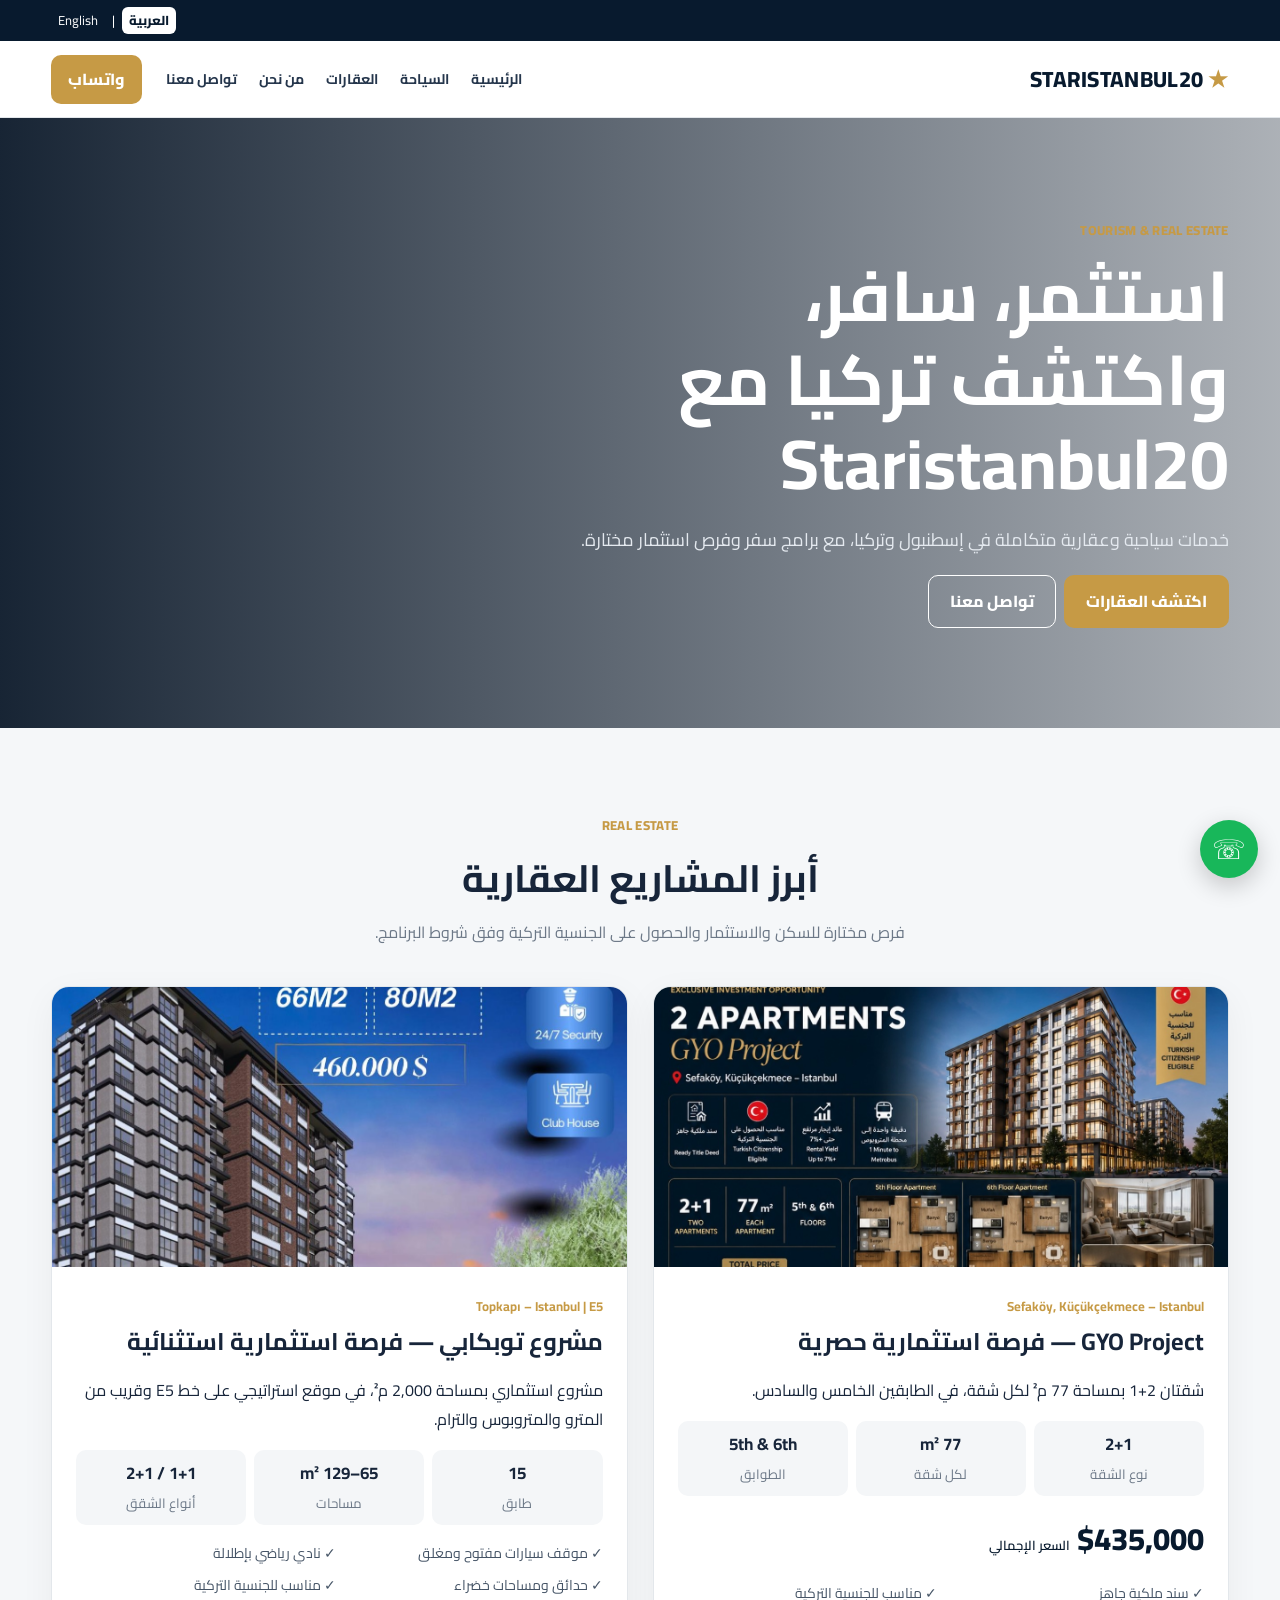
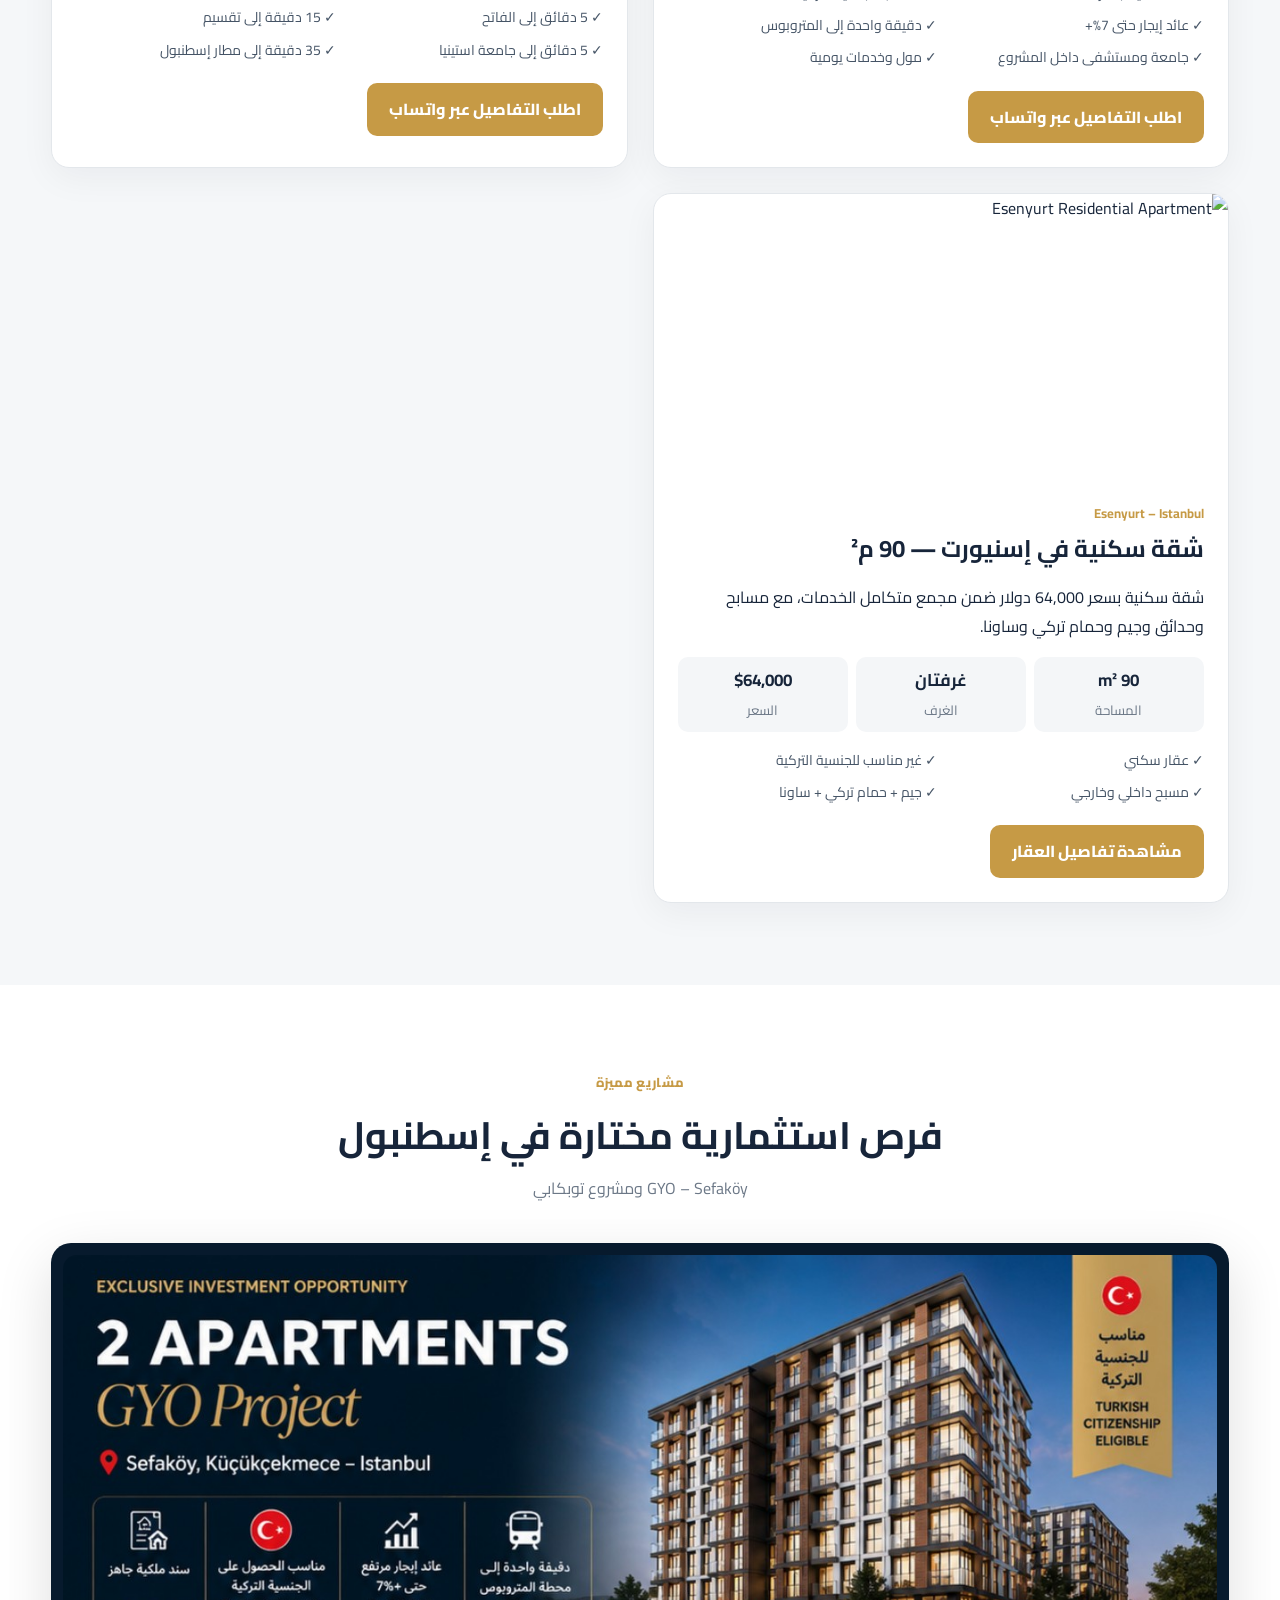
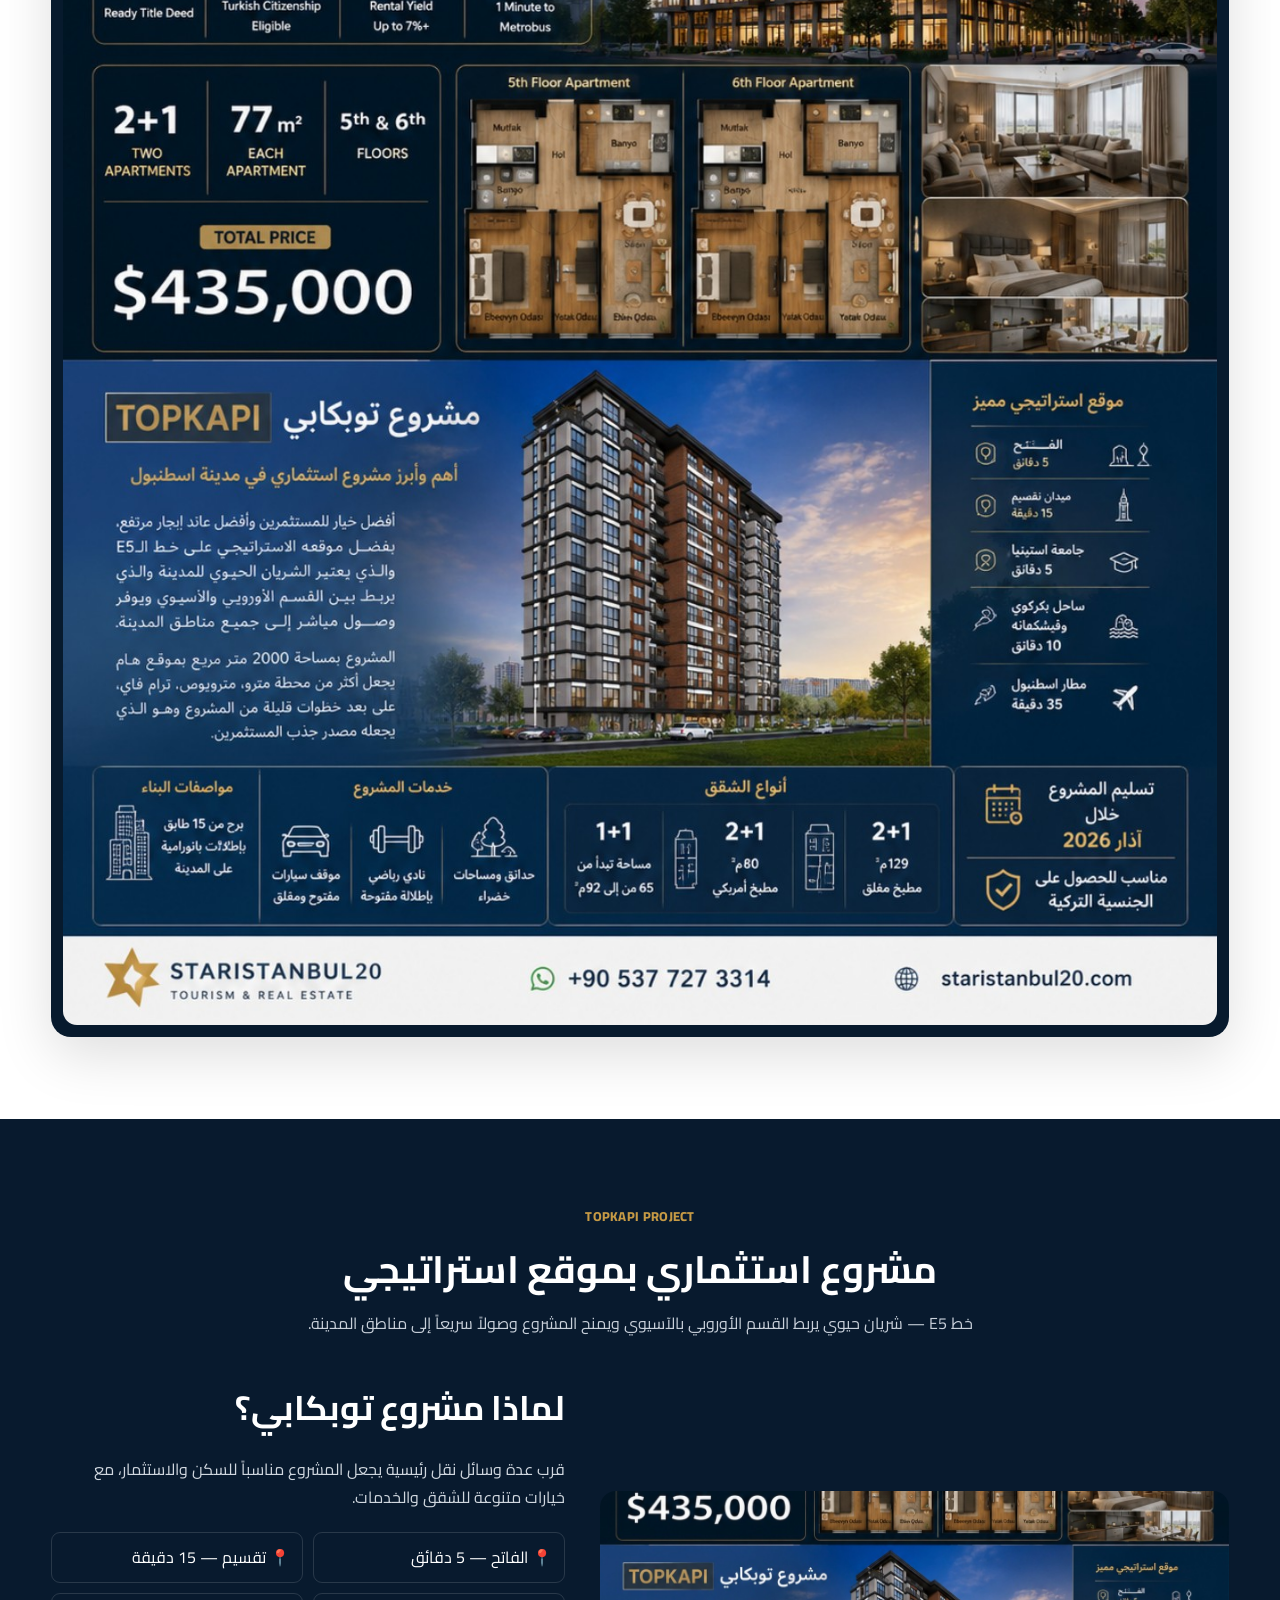
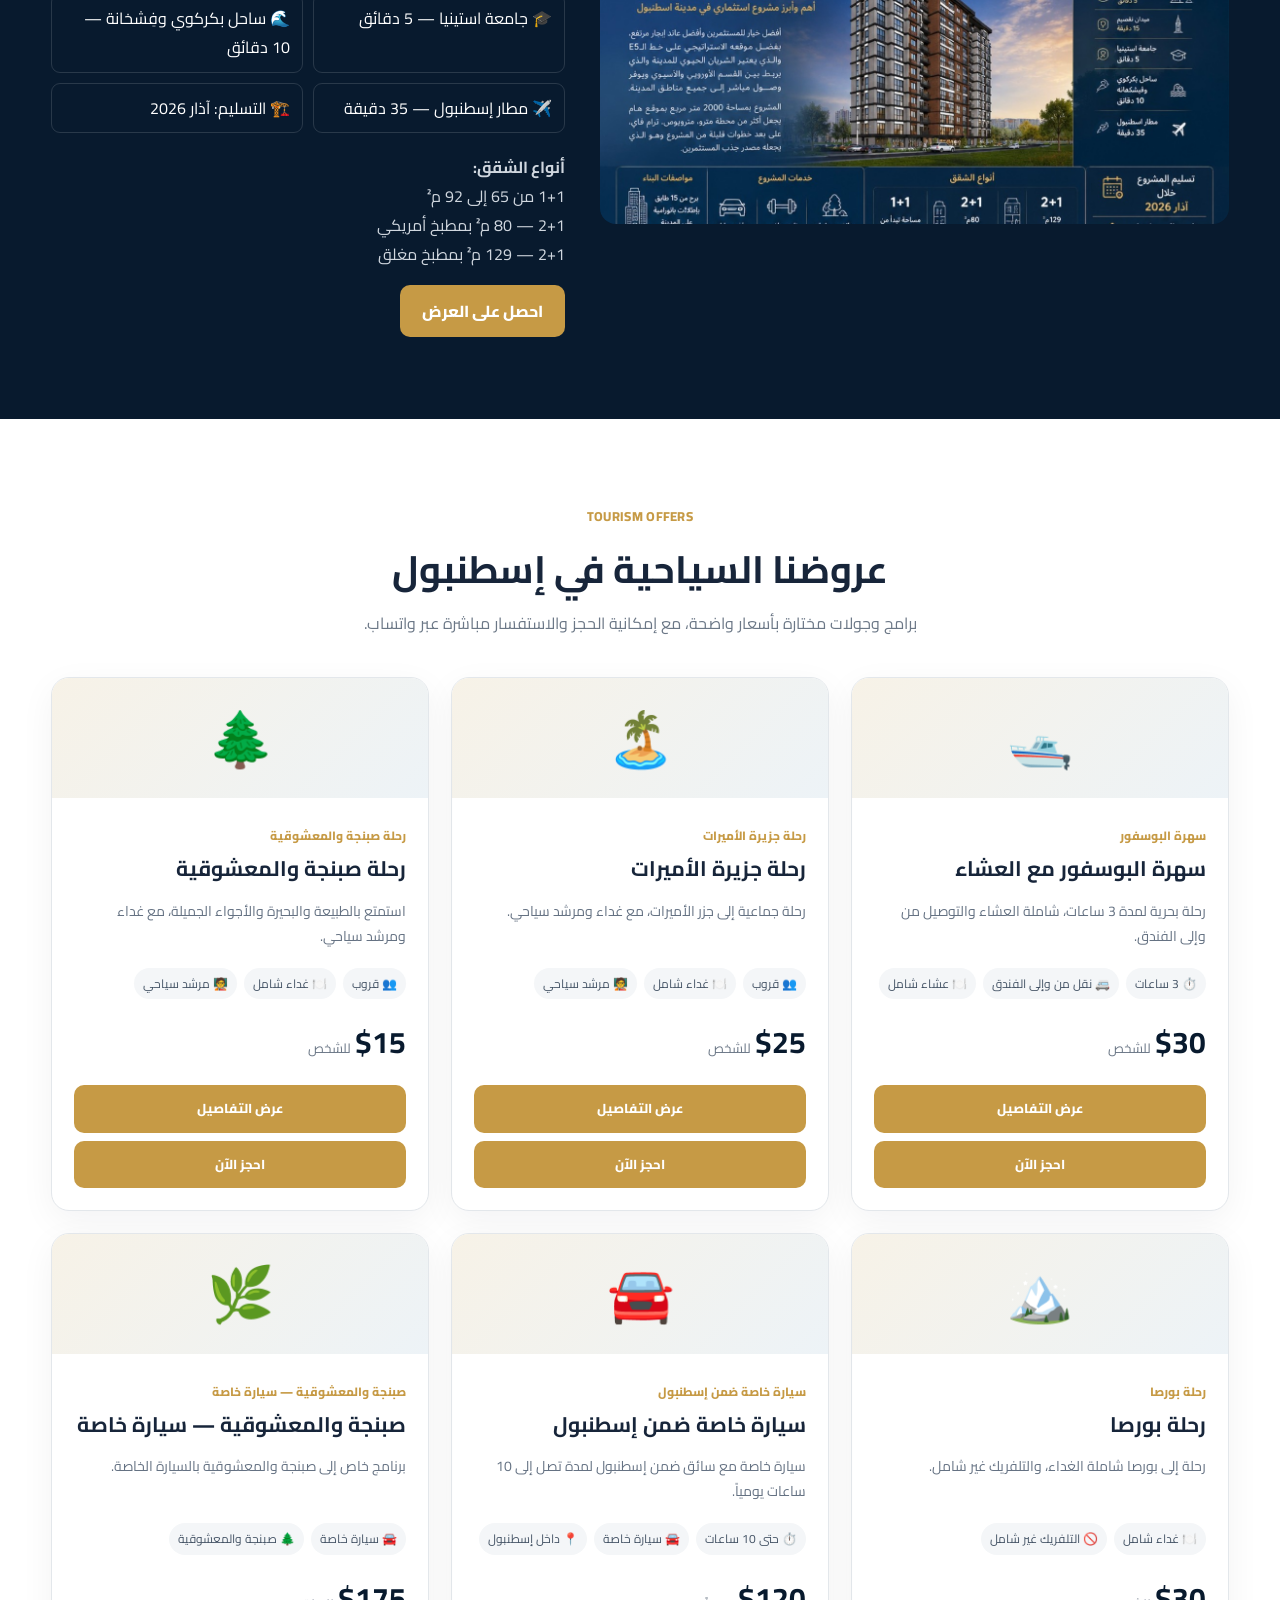
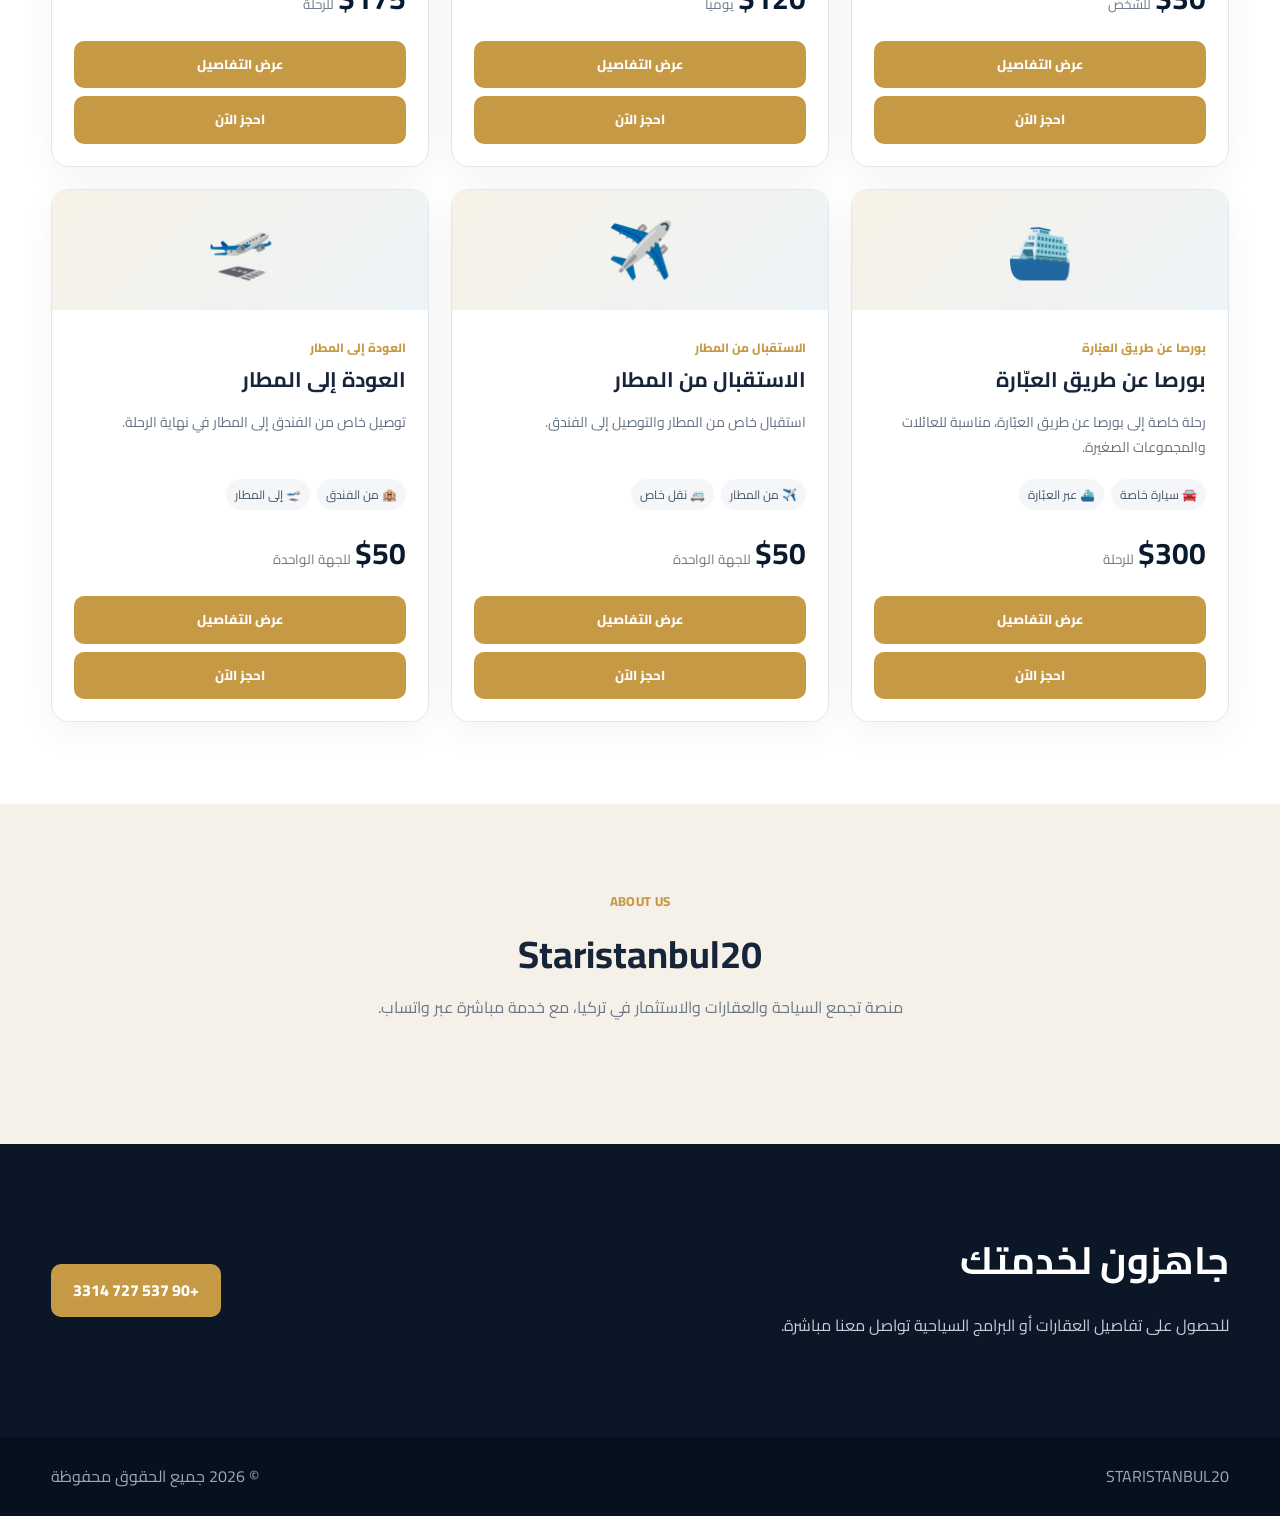
==== commit b852a3df: "Add files via upload Fix project image paths" ====
--- a/index.html
+++ b/index.html
@@ -3,10 +3,10 @@
 <header class="header"><div class="container nav"><a class="logo" href="index.html"><b>★</b> STARISTANBUL20</a><nav class="navlinks"><a href="index.html#home" data-ar="الرئيسية" data-en="Home">الرئيسية</a><a href="index.html#tourism" data-ar="السياحة" data-en="Tourism">السياحة</a><a href="index.html#properties" data-ar="العقارات" data-en="Real Estate">العقارات</a><a href="index.html#about" data-ar="من نحن" data-en="About Us">من نحن</a><a href="index.html#contact" data-ar="تواصل معنا" data-en="Contact Us">تواصل معنا</a></nav><a class="wa" href="https://wa.me/905377273314" target="_blank" data-ar="واتساب" data-en="WhatsApp">واتساب</a></div></header>
 <main id="home"><section class="hero"><div class="container"><div class="tag">TOURISM & REAL ESTATE</div><h1 data-ar="استثمر، سافر،<br>واكتشف تركيا مع<br><b>Staristanbul20</b>" data-en="Invest, travel,<br>and discover Türkiye with<br><b>Staristanbul20</b>">استثمر، سافر،<br>واكتشف تركيا مع<br><b>Staristanbul20</b></h1><p data-ar="خدمات سياحية وعقارية متكاملة في إسطنبول وتركيا، مع برامج سفر وفرص استثمار مختارة." data-en="Integrated tourism and real estate services in Istanbul and Türkiye, with selected travel programs and investment opportunities.">خدمات سياحية وعقارية متكاملة في إسطنبول وتركيا، مع برامج سفر وفرص استثمار مختارة.</p><a class="btn gold" href="#properties" data-ar="اكتشف العقارات" data-en="Explore Real Estate">اكتشف العقارات</a><a class="btn outline" href="https://wa.me/905377273314" target="_blank" data-ar="تواصل معنا" data-en="Contact Us">تواصل معنا</a></div></section>
 <section id="properties" class="section properties"><div class="container"><div class="heading"><span class="tag">REAL ESTATE</span><h2 data-ar="أبرز المشاريع العقارية" data-en="Featured Real Estate Projects">أبرز المشاريع العقارية</h2><p data-ar="فرص مختارة للسكن والاستثمار والحصول على الجنسية التركية وفق شروط البرنامج." data-en="Selected opportunities for living, investment and Turkish citizenship, subject to program requirements.">فرص مختارة للسكن والاستثمار والحصول على الجنسية التركية وفق شروط البرنامج.</p></div><div class="property-grid">
-<article class="property"><img src="assets/gyo.jpg" alt="GYO Project"><div class="property-body"><span class="location">Sefaköy, Küçükçekmece – Istanbul</span><h3 data-ar="GYO Project — فرصة استثمارية حصرية" data-en="GYO Project — Exclusive Investment Opportunity">GYO Project — فرصة استثمارية حصرية</h3><p data-ar="شقتان 2+1 بمساحة 77 م² لكل شقة، في الطابقين الخامس والسادس." data-en="Two 2+1 apartments, 77 m² each, on the 5th and 6th floors.">شقتان 2+1 بمساحة 77 م² لكل شقة، في الطابقين الخامس والسادس.</p><div class="facts"><div class="fact"><b>2+1</b><small data-ar="نوع الشقة" data-en="Type">نوع الشقة</small></div><div class="fact"><b>77 m²</b><small data-ar="لكل شقة" data-en="Each apartment">لكل شقة</small></div><div class="fact"><b>5th & 6th</b><small data-ar="الطوابق" data-en="Floors">الطوابق</small></div></div><div class="price">$435,000 <small data-ar="السعر الإجمالي" data-en="Total price" style="font-size:13px;font-weight:600">السعر الإجمالي</small></div><div class="features"><div data-ar="✓ سند ملكية جاهز" data-en="✓ Ready title deed">✓ سند ملكية جاهز</div><div data-ar="✓ مناسب للجنسية التركية" data-en="✓ Turkish citizenship eligible">✓ مناسب للجنسية التركية</div><div data-ar="✓ عائد إيجار حتى 7%+" data-en="✓ Rental yield up to 7%+">✓ عائد إيجار حتى 7%+</div><div data-ar="✓ دقيقة واحدة إلى المتروبوس" data-en="✓ 1 minute to Metrobus">✓ دقيقة واحدة إلى المتروبوس</div><div data-ar="✓ جامعة ومستشفى داخل المشروع" data-en="✓ University & hospital within the project">✓ جامعة ومستشفى داخل المشروع</div><div data-ar="✓ مول وخدمات يومية" data-en="✓ Mall & daily services">✓ مول وخدمات يومية</div></div><div class="details"><a class="btn gold" href="#" data-wa-ar="مرحباً، أريد تفاصيل مشروع GYO في Sefaköy" data-wa-en="Hello, I would like details about the GYO Project in Sefaköy" data-ar="اطلب التفاصيل عبر واتساب" data-en="Request details on WhatsApp">اطلب التفاصيل عبر واتساب</a></div></div></article>
-<article class="property"><img src="assets/topkapi-citizenship.jpg" alt="Topkapi Project"><div class="property-body"><span class="location">Topkapı – Istanbul | E5</span><h3 data-ar="مشروع توبكابي — فرصة استثمارية استثنائية" data-en="Topkapi Project — Exceptional Investment Opportunity">مشروع توبكابي — فرصة استثمارية استثنائية</h3><p data-ar="مشروع استثماري بمساحة 2,000 م²، في موقع استراتيجي على خط E5 وقريب من المترو والمتروبوس والترام." data-en="A 2,000 m² investment project in a strategic E5 location, close to metro, Metrobus and tram stations.">مشروع استثماري بمساحة 2,000 م²، في موقع استراتيجي على خط E5 وقريب من المترو والمتروبوس والترام.</p><div class="facts"><div class="fact"><b>15</b><small data-ar="طابق" data-en="Floors">طابق</small></div><div class="fact"><b>65–129 m²</b><small data-ar="مساحات" data-en="Sizes">مساحات</small></div><div class="fact"><b>1+1 / 2+1</b><small data-ar="أنواع الشقق" data-en="Apartment types">أنواع الشقق</small></div></div><div class="features"><div data-ar="✓ موقف سيارات مفتوح ومغلق" data-en="✓ Open & covered parking">✓ موقف سيارات مفتوح ومغلق</div><div data-ar="✓ نادي رياضي بإطلالة" data-en="✓ Gym with views">✓ نادي رياضي بإطلالة</div><div data-ar="✓ حدائق ومساحات خضراء" data-en="✓ Gardens & green spaces">✓ حدائق ومساحات خضراء</div><div data-ar="✓ مناسب للجنسية التركية" data-en="✓ Turkish citizenship eligible">✓ مناسب للجنسية التركية</div><div data-ar="✓ 5 دقائق إلى الفاتح" data-en="✓ 5 min to Fatih">✓ 5 دقائق إلى الفاتح</div><div data-ar="✓ 15 دقيقة إلى تقسيم" data-en="✓ 15 min to Taksim">✓ 15 دقيقة إلى تقسيم</div><div data-ar="✓ 5 دقائق إلى جامعة استينيا" data-en="✓ 5 min to Istinye University">✓ 5 دقائق إلى جامعة استينيا</div><div data-ar="✓ 35 دقيقة إلى مطار إسطنبول" data-en="✓ 35 min to Istanbul Airport">✓ 35 دقيقة إلى مطار إسطنبول</div></div><div class="details"><a class="btn gold" href="#" data-wa-ar="مرحباً، أريد تفاصيل مشروع توبكابي" data-wa-en="Hello, I would like details about the Topkapi Project" data-ar="اطلب التفاصيل عبر واتساب" data-en="Request details on WhatsApp">اطلب التفاصيل عبر واتساب</a></div></div></article>
-<article class="property"><img src="esenyurt-gallery/frame_10_47s.jpg" alt="Esenyurt Residential Apartment"><div class="property-body"><span class="location">Esenyurt – Istanbul</span><h3 data-ar="شقة سكنية في إسنيورت — 90 م²" data-en="Residential Apartment in Esenyurt — 90 m²">شقة سكنية في إسنيورت — 90 م²</h3><p data-ar="شقة سكنية بسعر 64,000 دولار ضمن مجمع متكامل الخدمات، مع مسابح وحدائق وجيم وحمام تركي وساونا." data-en="A 90 m² residential apartment priced at $64,000 in a serviced complex with pools, gardens, gym, Turkish bath and sauna.">شقة سكنية بسعر 64,000 دولار ضمن مجمع متكامل الخدمات، مع مسابح وحدائق وجيم وحمام تركي وساونا.</p><div class="facts"><div class="fact"><b>90 m²</b><small data-ar="المساحة" data-en="Area">المساحة</small></div><div class="fact"><b data-ar="غرفتان" data-en="2 rooms">غرفتان</b><small data-ar="الغرف" data-en="Rooms">الغرف</small></div><div class="fact"><b>$64,000</b><small data-ar="السعر" data-en="Price">السعر</small></div></div><div class="features"><div data-ar="✓ عقار سكني" data-en="✓ Residential property">✓ عقار سكني</div><div data-ar="✓ غير مناسب للجنسية التركية" data-en="✓ Not eligible for Turkish citizenship">✓ غير مناسب للجنسية التركية</div><div data-ar="✓ مسبح داخلي وخارجي" data-en="✓ Indoor & outdoor pools">✓ مسبح داخلي وخارجي</div><div data-ar="✓ جيم + حمام تركي + ساونا" data-en="✓ Gym + Turkish bath + sauna">✓ جيم + حمام تركي + ساونا</div></div><div class="details"><a class="btn gold" href="esenyurt-apartment.html" data-ar="مشاهدة تفاصيل العقار" data-en="View property details">مشاهدة تفاصيل العقار</a></div></div></article>
+<article class="property"><img src="gyo.jpg" alt="GYO Project"><div class="property-body"><span class="location">Sefaköy, Küçükçekmece – Istanbul</span><h3 data-ar="GYO Project — فرصة استثمارية حصرية" data-en="GYO Project — Exclusive Investment Opportunity">GYO Project — فرصة استثمارية حصرية</h3><p data-ar="شقتان 2+1 بمساحة 77 م² لكل شقة، في الطابقين الخامس والسادس." data-en="Two 2+1 apartments, 77 m² each, on the 5th and 6th floors.">شقتان 2+1 بمساحة 77 م² لكل شقة، في الطابقين الخامس والسادس.</p><div class="facts"><div class="fact"><b>2+1</b><small data-ar="نوع الشقة" data-en="Type">نوع الشقة</small></div><div class="fact"><b>77 m²</b><small data-ar="لكل شقة" data-en="Each apartment">لكل شقة</small></div><div class="fact"><b>5th & 6th</b><small data-ar="الطوابق" data-en="Floors">الطوابق</small></div></div><div class="price">$435,000 <small data-ar="السعر الإجمالي" data-en="Total price" style="font-size:13px;font-weight:600">السعر الإجمالي</small></div><div class="features"><div data-ar="✓ سند ملكية جاهز" data-en="✓ Ready title deed">✓ سند ملكية جاهز</div><div data-ar="✓ مناسب للجنسية التركية" data-en="✓ Turkish citizenship eligible">✓ مناسب للجنسية التركية</div><div data-ar="✓ عائد إيجار حتى 7%+" data-en="✓ Rental yield up to 7%+">✓ عائد إيجار حتى 7%+</div><div data-ar="✓ دقيقة واحدة إلى المتروبوس" data-en="✓ 1 minute to Metrobus">✓ دقيقة واحدة إلى المتروبوس</div><div data-ar="✓ جامعة ومستشفى داخل المشروع" data-en="✓ University & hospital within the project">✓ جامعة ومستشفى داخل المشروع</div><div data-ar="✓ مول وخدمات يومية" data-en="✓ Mall & daily services">✓ مول وخدمات يومية</div></div><div class="details"><a class="btn gold" href="#" data-wa-ar="مرحباً، أريد تفاصيل مشروع GYO في Sefaköy" data-wa-en="Hello, I would like details about the GYO Project in Sefaköy" data-ar="اطلب التفاصيل عبر واتساب" data-en="Request details on WhatsApp">اطلب التفاصيل عبر واتساب</a></div></div></article>
+<article class="property"><img src="topkapi-citizenship.jpg" alt="Topkapi Project"><div class="property-body"><span class="location">Topkapı – Istanbul | E5</span><h3 data-ar="مشروع توبكابي — فرصة استثمارية استثنائية" data-en="Topkapi Project — Exceptional Investment Opportunity">مشروع توبكابي — فرصة استثمارية استثنائية</h3><p data-ar="مشروع استثماري بمساحة 2,000 م²، في موقع استراتيجي على خط E5 وقريب من المترو والمتروبوس والترام." data-en="A 2,000 m² investment project in a strategic E5 location, close to metro, Metrobus and tram stations.">مشروع استثماري بمساحة 2,000 م²، في موقع استراتيجي على خط E5 وقريب من المترو والمتروبوس والترام.</p><div class="facts"><div class="fact"><b>15</b><small data-ar="طابق" data-en="Floors">طابق</small></div><div class="fact"><b>65–129 m²</b><small data-ar="مساحات" data-en="Sizes">مساحات</small></div><div class="fact"><b>1+1 / 2+1</b><small data-ar="أنواع الشقق" data-en="Apartment types">أنواع الشقق</small></div></div><div class="features"><div data-ar="✓ موقف سيارات مفتوح ومغلق" data-en="✓ Open & covered parking">✓ موقف سيارات مفتوح ومغلق</div><div data-ar="✓ نادي رياضي بإطلالة" data-en="✓ Gym with views">✓ نادي رياضي بإطلالة</div><div data-ar="✓ حدائق ومساحات خضراء" data-en="✓ Gardens & green spaces">✓ حدائق ومساحات خضراء</div><div data-ar="✓ مناسب للجنسية التركية" data-en="✓ Turkish citizenship eligible">✓ مناسب للجنسية التركية</div><div data-ar="✓ 5 دقائق إلى الفاتح" data-en="✓ 5 min to Fatih">✓ 5 دقائق إلى الفاتح</div><div data-ar="✓ 15 دقيقة إلى تقسيم" data-en="✓ 15 min to Taksim">✓ 15 دقيقة إلى تقسيم</div><div data-ar="✓ 5 دقائق إلى جامعة استينيا" data-en="✓ 5 min to Istinye University">✓ 5 دقائق إلى جامعة استينيا</div><div data-ar="✓ 35 دقيقة إلى مطار إسطنبول" data-en="✓ 35 min to Istanbul Airport">✓ 35 دقيقة إلى مطار إسطنبول</div></div><div class="details"><a class="btn gold" href="#" data-wa-ar="مرحباً، أريد تفاصيل مشروع توبكابي" data-wa-en="Hello, I would like details about the Topkapi Project" data-ar="اطلب التفاصيل عبر واتساب" data-en="Request details on WhatsApp">اطلب التفاصيل عبر واتساب</a></div></div></article>
+<article class="property"><img src="frame_10_47s.jpg" alt="Esenyurt Residential Apartment"><div class="property-body"><span class="location">Esenyurt – Istanbul</span><h3 data-ar="شقة سكنية في إسنيورت — 90 م²" data-en="Residential Apartment in Esenyurt — 90 m²">شقة سكنية في إسنيورت — 90 م²</h3><p data-ar="شقة سكنية بسعر 64,000 دولار ضمن مجمع متكامل الخدمات، مع مسابح وحدائق وجيم وحمام تركي وساونا." data-en="A 90 m² residential apartment priced at $64,000 in a serviced complex with pools, gardens, gym, Turkish bath and sauna.">شقة سكنية بسعر 64,000 دولار ضمن مجمع متكامل الخدمات، مع مسابح وحدائق وجيم وحمام تركي وساونا.</p><div class="facts"><div class="fact"><b>90 m²</b><small data-ar="المساحة" data-en="Area">المساحة</small></div><div class="fact"><b data-ar="غرفتان" data-en="2 rooms">غرفتان</b><small data-ar="الغرف" data-en="Rooms">الغرف</small></div><div class="fact"><b>$64,000</b><small data-ar="السعر" data-en="Price">السعر</small></div></div><div class="features"><div data-ar="✓ عقار سكني" data-en="✓ Residential property">✓ عقار سكني</div><div data-ar="✓ غير مناسب للجنسية التركية" data-en="✓ Not eligible for Turkish citizenship">✓ غير مناسب للجنسية التركية</div><div data-ar="✓ مسبح داخلي وخارجي" data-en="✓ Indoor & outdoor pools">✓ مسبح داخلي وخارجي</div><div data-ar="✓ جيم + حمام تركي + ساونا" data-en="✓ Gym + Turkish bath + sauna">✓ جيم + حمام تركي + ساونا</div></div><div class="details"><a class="btn gold" href="esenyurt-apartment.html" data-ar="مشاهدة تفاصيل العقار" data-en="View property details">مشاهدة تفاصيل العقار</a></div></div></article>
 </div></div></section>
-<section class="section featured-section"><div class="container"><div class="heading"><span class="tag" data-ar="مشاريع مميزة" data-en="FEATURED PROJECTS">مشاريع مميزة</span><h2 data-ar="فرص استثمارية مختارة في إسطنبول" data-en="Selected Investment Opportunities in Istanbul">فرص استثمارية مختارة في إسطنبول</h2><p data-ar="GYO – Sefaköy ومشروع توبكابي" data-en="GYO – Sefaköy and the Topkapi Project">GYO – Sefaköy ومشروع توبكابي</p></div><div class="featured-image"><img src="assets/gyo-topkapi-projects.png" alt="GYO and Topkapi projects"></div></div></section>
-<section class="section project-dark"><div class="container"><div class="heading"><span class="tag">TOPKAPI PROJECT</span><h2 data-ar="مشروع استثماري بموقع استراتيجي" data-en="Investment Project in a Strategic Location">مشروع استثماري بموقع استراتيجي</h2><p data-ar="خط E5 — شريان حيوي يربط القسم الأوروبي بالآسيوي ويمنح المشروع وصولاً سريعاً إلى مناطق المدينة." data-en="E5 is a vital artery connecting the European and Asian sides and providing fast access to many areas of the city.">خط E5 — شريان حيوي يربط القسم الأوروبي بالآسيوي ويمنح المشروع وصولاً سريعاً إلى مناطق المدينة.</p></div><div class="featured"><img src="assets/topkapi.jpg" alt="Topkapi Project"><div><h3 data-ar="لماذا مشروع توبكابي؟" data-en="Why Topkapi Project?">لماذا مشروع توبكابي؟</h3><p data-ar="قرب عدة وسائل نقل رئيسية يجعل المشروع مناسباً للسكن والاستثمار، مع خيارات متنوعة للشقق والخدمات." data-en="Its proximity to major transport links makes the project suitable for living and investment, with varied apartment options and amenities.">قرب عدة وسائل نقل رئيسية يجعل المشروع مناسباً للسكن والاستثمار، مع خيارات متنوعة للشقق والخدمات.</p><div class="bullets"><div data-ar="📍 الفاتح — 5 دقائق" data-en="📍 Fatih — 5 min">📍 الفاتح — 5 دقائق</div><div data-ar="📍 تقسيم — 15 دقيقة" data-en="📍 Taksim — 15 min">📍 تقسيم — 15 دقيقة</div><div data-ar="🎓 جامعة استينيا — 5 دقائق" data-en="🎓 Istinye University — 5 min">🎓 جامعة استينيا — 5 دقائق</div><div data-ar="🌊 ساحل بكركوي وفِشخانة — 10 دقائق" data-en="🌊 Bakırköy coast & Fişekhane — 10 min">🌊 ساحل بكركوي وفِشخانة — 10 دقائق</div><div data-ar="✈️ مطار إسطنبول — 35 دقيقة" data-en="✈️ Istanbul Airport — 35 min">✈️ مطار إسطنبول — 35 دقيقة</div><div data-ar="🏗️ التسليم: آذار 2026" data-en="🏗️ Delivery: March 2026">🏗️ التسليم: آذار 2026</div></div><p data-ar="<b>أنواع الشقق:</b><br>1+1 من 65 إلى 92 م²<br>2+1 — 80 م² بمطبخ أمريكي<br>2+1 — 129 م² بمطبخ مغلق" data-en="<b>Apartment types:</b><br>1+1 from 65 to 92 m²<br>2+1 — 80 m² with American kitchen<br>2+1 — 129 m² with closed kitchen"> <b>أنواع الشقق:</b><br>1+1 من 65 إلى 92 م²<br>2+1 — 80 م² بمطبخ أمريكي<br>2+1 — 129 م² بمطبخ مغلق</p><a class="btn gold" href="#" data-wa-ar="مرحباً، أريد عرض مشروع توبكابي" data-wa-en="Hello, I would like the Topkapi Project offer" data-ar="احصل على العرض" data-en="Get the offer">احصل على العرض</a></div></div></div></section>
+<section class="section featured-section"><div class="container"><div class="heading"><span class="tag" data-ar="مشاريع مميزة" data-en="FEATURED PROJECTS">مشاريع مميزة</span><h2 data-ar="فرص استثمارية مختارة في إسطنبول" data-en="Selected Investment Opportunities in Istanbul">فرص استثمارية مختارة في إسطنبول</h2><p data-ar="GYO – Sefaköy ومشروع توبكابي" data-en="GYO – Sefaköy and the Topkapi Project">GYO – Sefaköy ومشروع توبكابي</p></div><div class="featured-image"><img src="gyo-topkapi-projects.png" alt="GYO and Topkapi projects"></div></div></section>
+<section class="section project-dark"><div class="container"><div class="heading"><span class="tag">TOPKAPI PROJECT</span><h2 data-ar="مشروع استثماري بموقع استراتيجي" data-en="Investment Project in a Strategic Location">مشروع استثماري بموقع استراتيجي</h2><p data-ar="خط E5 — شريان حيوي يربط القسم الأوروبي بالآسيوي ويمنح المشروع وصولاً سريعاً إلى مناطق المدينة." data-en="E5 is a vital artery connecting the European and Asian sides and providing fast access to many areas of the city.">خط E5 — شريان حيوي يربط القسم الأوروبي بالآسيوي ويمنح المشروع وصولاً سريعاً إلى مناطق المدينة.</p></div><div class="featured"><img src="topkapi.jpg" alt="Topkapi Project"><div><h3 data-ar="لماذا مشروع توبكابي؟" data-en="Why Topkapi Project?">لماذا مشروع توبكابي؟</h3><p data-ar="قرب عدة وسائل نقل رئيسية يجعل المشروع مناسباً للسكن والاستثمار، مع خيارات متنوعة للشقق والخدمات." data-en="Its proximity to major transport links makes the project suitable for living and investment, with varied apartment options and amenities.">قرب عدة وسائل نقل رئيسية يجعل المشروع مناسباً للسكن والاستثمار، مع خيارات متنوعة للشقق والخدمات.</p><div class="bullets"><div data-ar="📍 الفاتح — 5 دقائق" data-en="📍 Fatih — 5 min">📍 الفاتح — 5 دقائق</div><div data-ar="📍 تقسيم — 15 دقيقة" data-en="📍 Taksim — 15 min">📍 تقسيم — 15 دقيقة</div><div data-ar="🎓 جامعة استينيا — 5 دقائق" data-en="🎓 Istinye University — 5 min">🎓 جامعة استينيا — 5 دقائق</div><div data-ar="🌊 ساحل بكركوي وفِشخانة — 10 دقائق" data-en="🌊 Bakırköy coast & Fişekhane — 10 min">🌊 ساحل بكركوي وفِشخانة — 10 دقائق</div><div data-ar="✈️ مطار إسطنبول — 35 دقيقة" data-en="✈️ Istanbul Airport — 35 min">✈️ مطار إسطنبول — 35 دقيقة</div><div data-ar="🏗️ التسليم: آذار 2026" data-en="🏗️ Delivery: March 2026">🏗️ التسليم: آذار 2026</div></div><p data-ar="<b>أنواع الشقق:</b><br>1+1 من 65 إلى 92 م²<br>2+1 — 80 م² بمطبخ أمريكي<br>2+1 — 129 م² بمطبخ مغلق" data-en="<b>Apartment types:</b><br>1+1 from 65 to 92 m²<br>2+1 — 80 m² with American kitchen<br>2+1 — 129 m² with closed kitchen"> <b>أنواع الشقق:</b><br>1+1 من 65 إلى 92 م²<br>2+1 — 80 م² بمطبخ أمريكي<br>2+1 — 129 م² بمطبخ مغلق</p><a class="btn gold" href="#" data-wa-ar="مرحباً، أريد عرض مشروع توبكابي" data-wa-en="Hello, I would like the Topkapi Project offer" data-ar="احصل على العرض" data-en="Get the offer">احصل على العرض</a></div></div></div></section>
 <section id="tourism" class="section"><div class="container"><div class="heading"><span class="tag">TOURISM OFFERS</span><h2 data-ar="عروضنا السياحية في إسطنبول" data-en="Our Istanbul Tourism Offers">عروضنا السياحية في إسطنبول</h2><p data-ar="برامج وجولات مختارة بأسعار واضحة، مع إمكانية الحجز والاستفسار مباشرة عبر واتساب." data-en="Selected tours and services with clear prices and direct booking via WhatsApp.">برامج وجولات مختارة بأسعار واضحة، مع إمكانية الحجز والاستفسار مباشرة عبر واتساب.</p></div><div class="tour-grid"><article class="tour-card"><div class="tour-icon">🛥️</div><div class="tour-body"><span class="tour-type" data-ar="سهرة البوسفور" data-en="Bosphorus Dinner Cruise">سهرة البوسفور</span><h3 data-ar="سهرة البوسفور مع العشاء" data-en="Bosphorus Dinner Cruise">سهرة البوسفور مع العشاء</h3><p data-ar="رحلة بحرية لمدة 3 ساعات، شاملة العشاء والتوصيل من وإلى الفندق." data-en="3-hour cruise including dinner and hotel pickup and drop-off.">رحلة بحرية لمدة 3 ساعات، شاملة العشاء والتوصيل من وإلى الفندق.</p><div class="tour-meta"><span data-ar="⏱️ 3 ساعات" data-en="⏱️ 3 hours">⏱️ 3 ساعات</span><span data-ar="🚐 نقل من وإلى الفندق" data-en="🚐 Hotel pickup &amp; drop-off">🚐 نقل من وإلى الفندق</span><span data-ar="🍽️ عشاء شامل" data-en="🍽️ Dinner included">🍽️ عشاء شامل</span></div><div class="tour-price"><b>$30</b><small data-ar="للشخص" data-en="per person">للشخص</small></div><a class="btn gold" href="tour-bosphorus-dinner.html" data-ar="عرض التفاصيل" data-en="View details">عرض التفاصيل</a><a class="btn gold" style="margin-top:8px" href="#" data-wa-ar="مرحباً، أريد حجز سهرة البوسفور مع العشاء بسعر $30 للشخص" data-wa-en="Hello, I would like to book Bosphorus Dinner Cruise for $30 per person" data-ar="احجز الآن" data-en="Book now">احجز الآن</a></div></article><article class="tour-card"><div class="tour-icon">🏝️</div><div class="tour-body"><span class="tour-type" data-ar="رحلة جزيرة الأميرات" data-en="Princes’ Islands Tour">رحلة جزيرة الأميرات</span><h3 data-ar="رحلة جزيرة الأميرات" data-en="Princes’ Islands Tour">رحلة جزيرة الأميرات</h3><p data-ar="رحلة جماعية إلى جزر الأميرات، مع غداء ومرشد سياحي." data-en="Group tour to the Princes’ Islands with lunch and a tour guide.">رحلة جماعية إلى جزر الأميرات، مع غداء ومرشد سياحي.</p><div class="tour-meta"><span data-ar="👥 قروب" data-en="👥 Group">👥 قروب</span><span data-ar="🍽️ غداء شامل" data-en="🍽️ Lunch included">🍽️ غداء شامل</span><span data-ar="🧑‍🏫 مرشد سياحي" data-en="🧑‍🏫 Tour guide">🧑‍🏫 مرشد سياحي</span></div><div class="tour-price"><b>$25</b><small data-ar="للشخص" data-en="per person">للشخص</small></div><a class="btn gold" href="tour-princess-islands.html" data-ar="عرض التفاصيل" data-en="View details">عرض التفاصيل</a><a class="btn gold" style="margin-top:8px" href="#" data-wa-ar="مرحباً، أريد حجز رحلة جزيرة الأميرات بسعر $25 للشخص" data-wa-en="Hello, I would like to book Princes’ Islands Tour for $25 per person" data-ar="احجز الآن" data-en="Book now">احجز الآن</a></div></article><article class="tour-card"><div class="tour-icon">🌲</div><div class="tour-body"><span class="tour-type" data-ar="رحلة صبنجة والمعشوقية" data-en="Sapanca & Maşukiye Group Tour">رحلة صبنجة والمعشوقية</span><h3 data-ar="رحلة صبنجة والمعشوقية" data-en="Sapanca & Maşukiye Group Tour">رحلة صبنجة والمعشوقية</h3><p data-ar="استمتع بالطبيعة والبحيرة والأجواء الجميلة، مع غداء ومرشد سياحي." data-en="Enjoy nature, the lake and beautiful scenery with lunch and a tour guide.">استمتع بالطبيعة والبحيرة والأجواء الجميلة، مع غداء ومرشد سياحي.</p><div class="tour-meta"><span data-ar="👥 قروب" data-en="👥 Group">👥 قروب</span><span data-ar="🍽️ غداء شامل" data-en="🍽️ Lunch included">🍽️ غداء شامل</span><span data-ar="🧑‍🏫 مرشد سياحي" data-en="🧑‍🏫 Tour guide">🧑‍🏫 مرشد سياحي</span></div><div class="tour-price"><b>$15</b><small data-ar="للشخص" data-en="per person">للشخص</small></div><a class="btn gold" href="tour-sapanca-masukiye-group.html" data-ar="عرض التفاصيل" data-en="View details">عرض التفاصيل</a><a class="btn gold" style="margin-top:8px" href="#" data-wa-ar="مرحباً، أريد حجز رحلة صبنجة والمعشوقية بسعر $15 للشخص" data-wa-en="Hello, I would like to book Sapanca &amp; Maşukiye Group Tour for $15 per person" data-ar="احجز الآن" data-en="Book now">احجز الآن</a></div></article><article class="tour-card"><div class="tour-icon">🏔️</div><div class="tour-body"><span class="tour-type" data-ar="رحلة بورصا" data-en="Bursa Group Tour">رحلة بورصا</span><h3 data-ar="رحلة بورصا" data-en="Bursa Group Tour">رحلة بورصا</h3><p data-ar="رحلة إلى بورصا شاملة الغداء، والتلفريك غير شامل." data-en="Bursa group tour with lunch included; cable car is not included.">رحلة إلى بورصا شاملة الغداء، والتلفريك غير شامل.</p><div class="tour-meta"><span data-ar="🍽️ غداء شامل" data-en="🍽️ Lunch included">🍽️ غداء شامل</span><span data-ar="🚫 التلفريك غير شامل" data-en="🚫 Cable car not included">🚫 التلفريك غير شامل</span></div><div class="tour-price"><b>$30</b><small data-ar="للشخص" data-en="per person">للشخص</small></div><a class="btn gold" href="tour-bursa-group.html" data-ar="عرض التفاصيل" data-en="View details">عرض التفاصيل</a><a class="btn gold" style="margin-top:8px" href="#" data-wa-ar="مرحباً، أريد حجز رحلة بورصا بسعر $30 للشخص" data-wa-en="Hello, I would like to book Bursa Group Tour for $30 per person" data-ar="احجز الآن" data-en="Book now">احجز الآن</a></div></article><article class="tour-card"><div class="tour-icon">🚘</div><div class="tour-body"><span class="tour-type" data-ar="سيارة خاصة ضمن إسطنبول" data-en="Private Istanbul Car">سيارة خاصة ضمن إسطنبول</span><h3 data-ar="سيارة خاصة ضمن إسطنبول" data-en="Private Istanbul Car">سيارة خاصة ضمن إسطنبول</h3><p data-ar="سيارة خاصة مع سائق ضمن إسطنبول لمدة تصل إلى 10 ساعات يومياً." data-en="Private car with driver in Istanbul for up to 10 hours per day.">سيارة خاصة مع سائق ضمن إسطنبول لمدة تصل إلى 10 ساعات يومياً.</p><div class="tour-meta"><span data-ar="⏱️ حتى 10 ساعات" data-en="⏱️ Up to 10 hours">⏱️ حتى 10 ساعات</span><span data-ar="🚘 سيارة خاصة" data-en="🚘 Private car">🚘 سيارة خاصة</span><span data-ar="📍 داخل إسطنبول" data-en="📍 Istanbul">📍 داخل إسطنبول</span></div><div class="tour-price"><b>$120</b><small data-ar="يومياً" data-en="per day">يومياً</small></div><a class="btn gold" href="tour-istanbul-private-car.html" data-ar="عرض التفاصيل" data-en="View details">عرض التفاصيل</a><a class="btn gold" style="margin-top:8px" href="#" data-wa-ar="مرحباً، أريد حجز سيارة خاصة ضمن إسطنبول بسعر $120 يومياً" data-wa-en="Hello, I would like to book Private Istanbul Car for $120 per day" data-ar="احجز الآن" data-en="Book now">احجز الآن</a></div></article><article class="tour-card"><div class="tour-icon">🌿</div><div class="tour-body"><span class="tour-type" data-ar="صبنجة والمعشوقية — سيارة خاصة" data-en="Private Sapanca & Maşukiye">صبنجة والمعشوقية — سيارة خاصة</span><h3 data-ar="صبنجة والمعشوقية — سيارة خاصة" data-en="Private Sapanca & Maşukiye">صبنجة والمعشوقية — سيارة خاصة</h3><p data-ar="برنامج خاص إلى صبنجة والمعشوقية بالسيارة الخاصة." data-en="Private trip to Sapanca & Maşukiye by private car.">برنامج خاص إلى صبنجة والمعشوقية بالسيارة الخاصة.</p><div class="tour-meta"><span data-ar="🚘 سيارة خاصة" data-en="🚘 Private car">🚘 سيارة خاصة</span><span data-ar="🌲 صبنجة والمعشوقية" data-en="🌲 Sapanca &amp; Maşukiye">🌲 صبنجة والمعشوقية</span></div><div class="tour-price"><b>$175</b><small data-ar="للرحلة" data-en="per trip">للرحلة</small></div><a class="btn gold" href="tour-sapanca-masukiye-private.html" data-ar="عرض التفاصيل" data-en="View details">عرض التفاصيل</a><a class="btn gold" style="margin-top:8px" href="#" data-wa-ar="مرحباً، أريد حجز صبنجة والمعشوقية — سيارة خاصة بسعر $175 للرحلة" data-wa-en="Hello, I would like to book Private Sapanca &amp; Maşukiye for $175 per trip" data-ar="احجز الآن" data-en="Book now">احجز الآن</a></div></article><article class="tour-card"><div class="tour-icon">⛴️</div><div class="tour-body"><span class="tour-type" data-ar="بورصا عن طريق العبّارة" data-en="Private Bursa by Ferry">بورصا عن طريق العبّارة</span><h3 data-ar="بورصا عن طريق العبّارة" data-en="Private Bursa by Ferry">بورصا عن طريق العبّارة</h3><p data-ar="رحلة خاصة إلى بورصا عن طريق العبّارة، مناسبة للعائلات والمجموعات الصغيرة." data-en="Private Bursa trip by ferry, suitable for families and small groups.">رحلة خاصة إلى بورصا عن طريق العبّارة، مناسبة للعائلات والمجموعات الصغيرة.</p><div class="tour-meta"><span data-ar="🚘 سيارة خاصة" data-en="🚘 Private car">🚘 سيارة خاصة</span><span data-ar="⛴️ عبر العبّارة" data-en="⛴️ By ferry">⛴️ عبر العبّارة</span></div><div class="tour-price"><b>$300</b><small data-ar="للرحلة" data-en="per trip">للرحلة</small></div><a class="btn gold" href="tour-bursa-ferry-private.html" data-ar="عرض التفاصيل" data-en="View details">عرض التفاصيل</a><a class="btn gold" style="margin-top:8px" href="#" data-wa-ar="مرحباً، أريد حجز بورصا عن طريق العبّارة بسعر $300 للرحلة" data-wa-en="Hello, I would like to book Private Bursa by Ferry for $300 per trip" data-ar="احجز الآن" data-en="Book now">احجز الآن</a></div></article><article class="tour-card"><div class="tour-icon">✈️</div><div class="tour-body"><span class="tour-type" data-ar="الاستقبال من المطار" data-en="Airport Pickup">الاستقبال من المطار</span><h3 data-ar="الاستقبال من المطار" data-en="Airport Pickup">الاستقبال من المطار</h3><p data-ar="استقبال خاص من المطار والتوصيل إلى الفندق." data-en="Private airport pickup and transfer to the hotel.">استقبال خاص من المطار والتوصيل إلى الفندق.</p><div class="tour-meta"><span data-ar="✈️ من المطار" data-en="✈️ From airport">✈️ من المطار</span><span data-ar="🚐 نقل خاص" data-en="🚐 Private transfer">🚐 نقل خاص</span></div><div class="tour-price"><b>$50</b><small data-ar="للجهة الواحدة" data-en="one way">للجهة الواحدة</small></div><a class="btn gold" href="tour-airport-pickup.html" data-ar="عرض التفاصيل" data-en="View details">عرض التفاصيل</a><a class="btn gold" style="margin-top:8px" href="#" data-wa-ar="مرحباً، أريد حجز الاستقبال من المطار بسعر $50 للجهة الواحدة" data-wa-en="Hello, I would like to book Airport Pickup for $50 one way" data-ar="احجز الآن" data-en="Book now">احجز الآن</a></div></article><article class="tour-card"><div class="tour-icon">🛫</div><div class="tour-body"><span class="tour-type" data-ar="العودة إلى المطار" data-en="Airport Drop-off">العودة إلى المطار</span><h3 data-ar="العودة إلى المطار" data-en="Airport Drop-off">العودة إلى المطار</h3><p data-ar="توصيل خاص من الفندق إلى المطار في نهاية الرحلة." data-en="Private transfer from the hotel to the airport at the end of the trip.">توصيل خاص من الفندق إلى المطار في نهاية الرحلة.</p><div class="tour-meta"><span data-ar="🏨 من الفندق" data-en="🏨 From hotel">🏨 من الفندق</span><span data-ar="🛫 إلى المطار" data-en="🛫 To airport">🛫 إلى المطار</span></div><div class="tour-price"><b>$50</b><small data-ar="للجهة الواحدة" data-en="one way">للجهة الواحدة</small></div><a class="btn gold" href="tour-airport-dropoff.html" data-ar="عرض التفاصيل" data-en="View details">عرض التفاصيل</a><a class="btn gold" style="margin-top:8px" href="#" data-wa-ar="مرحباً، أريد حجز العودة إلى المطار بسعر $50 للجهة الواحدة" data-wa-en="Hello, I would like to book Airport Drop-off for $50 one way" data-ar="احجز الآن" data-en="Book now">احجز الآن</a></div></article></div></div></section><section id="about" class="section about"><div class="container"><div class="heading"><span class="tag">ABOUT US</span><h2>Staristanbul20</h2><p data-ar="منصة تجمع السياحة والعقارات والاستثمار في تركيا، مع خدمة مباشرة عبر واتساب." data-en="A platform bringing together tourism, real estate and investment in Türkiye, with direct WhatsApp service.">منصة تجمع السياحة والعقارات والاستثمار في تركيا، مع خدمة مباشرة عبر واتساب.</p></div></div></section></main><section id="contact" class="section contact"><div class="container box"><div><h2 data-ar="جاهزون لخدمتك" data-en="Ready to help you">جاهزون لخدمتك</h2><p data-ar="للحصول على تفاصيل العقارات أو البرامج السياحية تواصل معنا مباشرة." data-en="Contact us directly for property details or tourism programs.">للحصول على تفاصيل العقارات أو البرامج السياحية تواصل معنا مباشرة.</p></div><a class="btn gold" href="https://wa.me/905377273314" target="_blank">+90 537 727 3314</a></div></section><a class="float" href="https://wa.me/905377273314" target="_blank" aria-label="WhatsApp">☏</a><footer class="footer"><div class="container"><div>STARISTANBUL20</div><div data-ar="© 2026 جميع الحقوق محفوظة" data-en="© 2026 All rights reserved">© 2026 جميع الحقوق محفوظة</div></div></footer><script src="lang.js"></script></body></html>
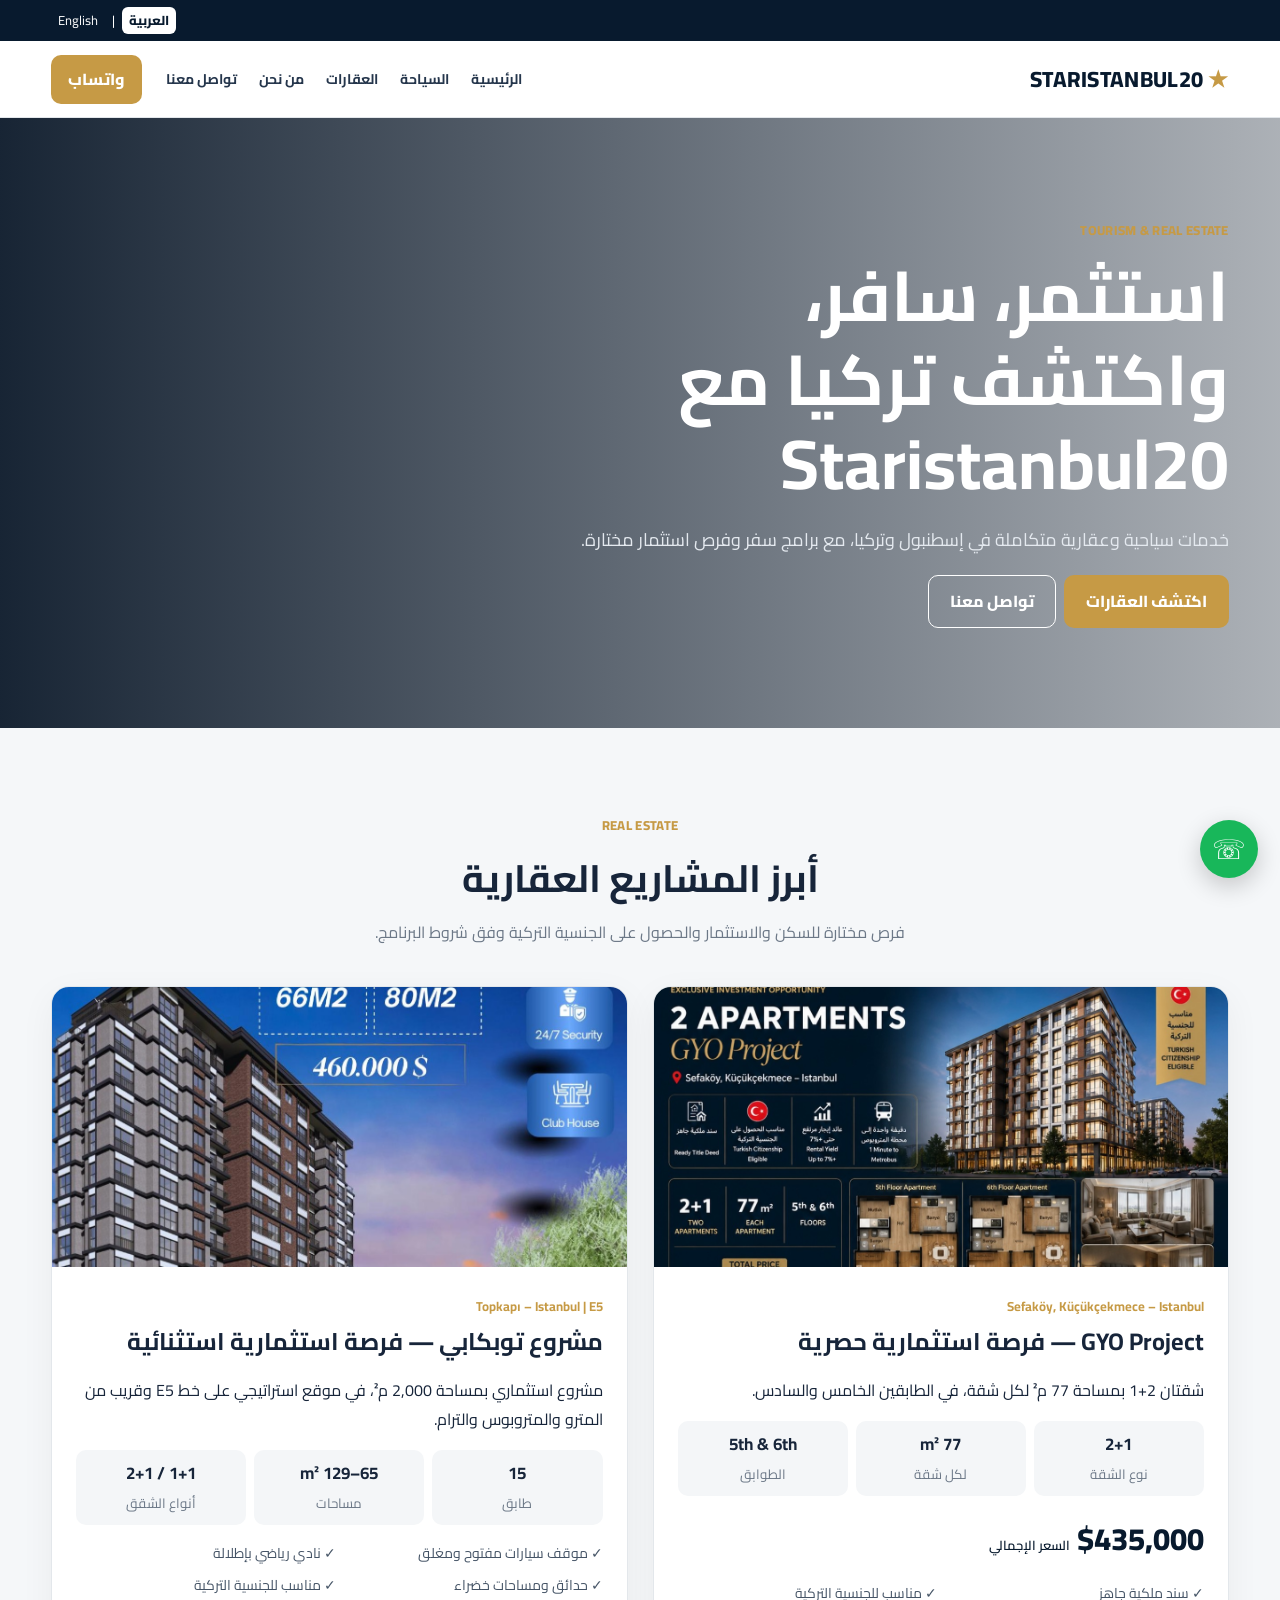
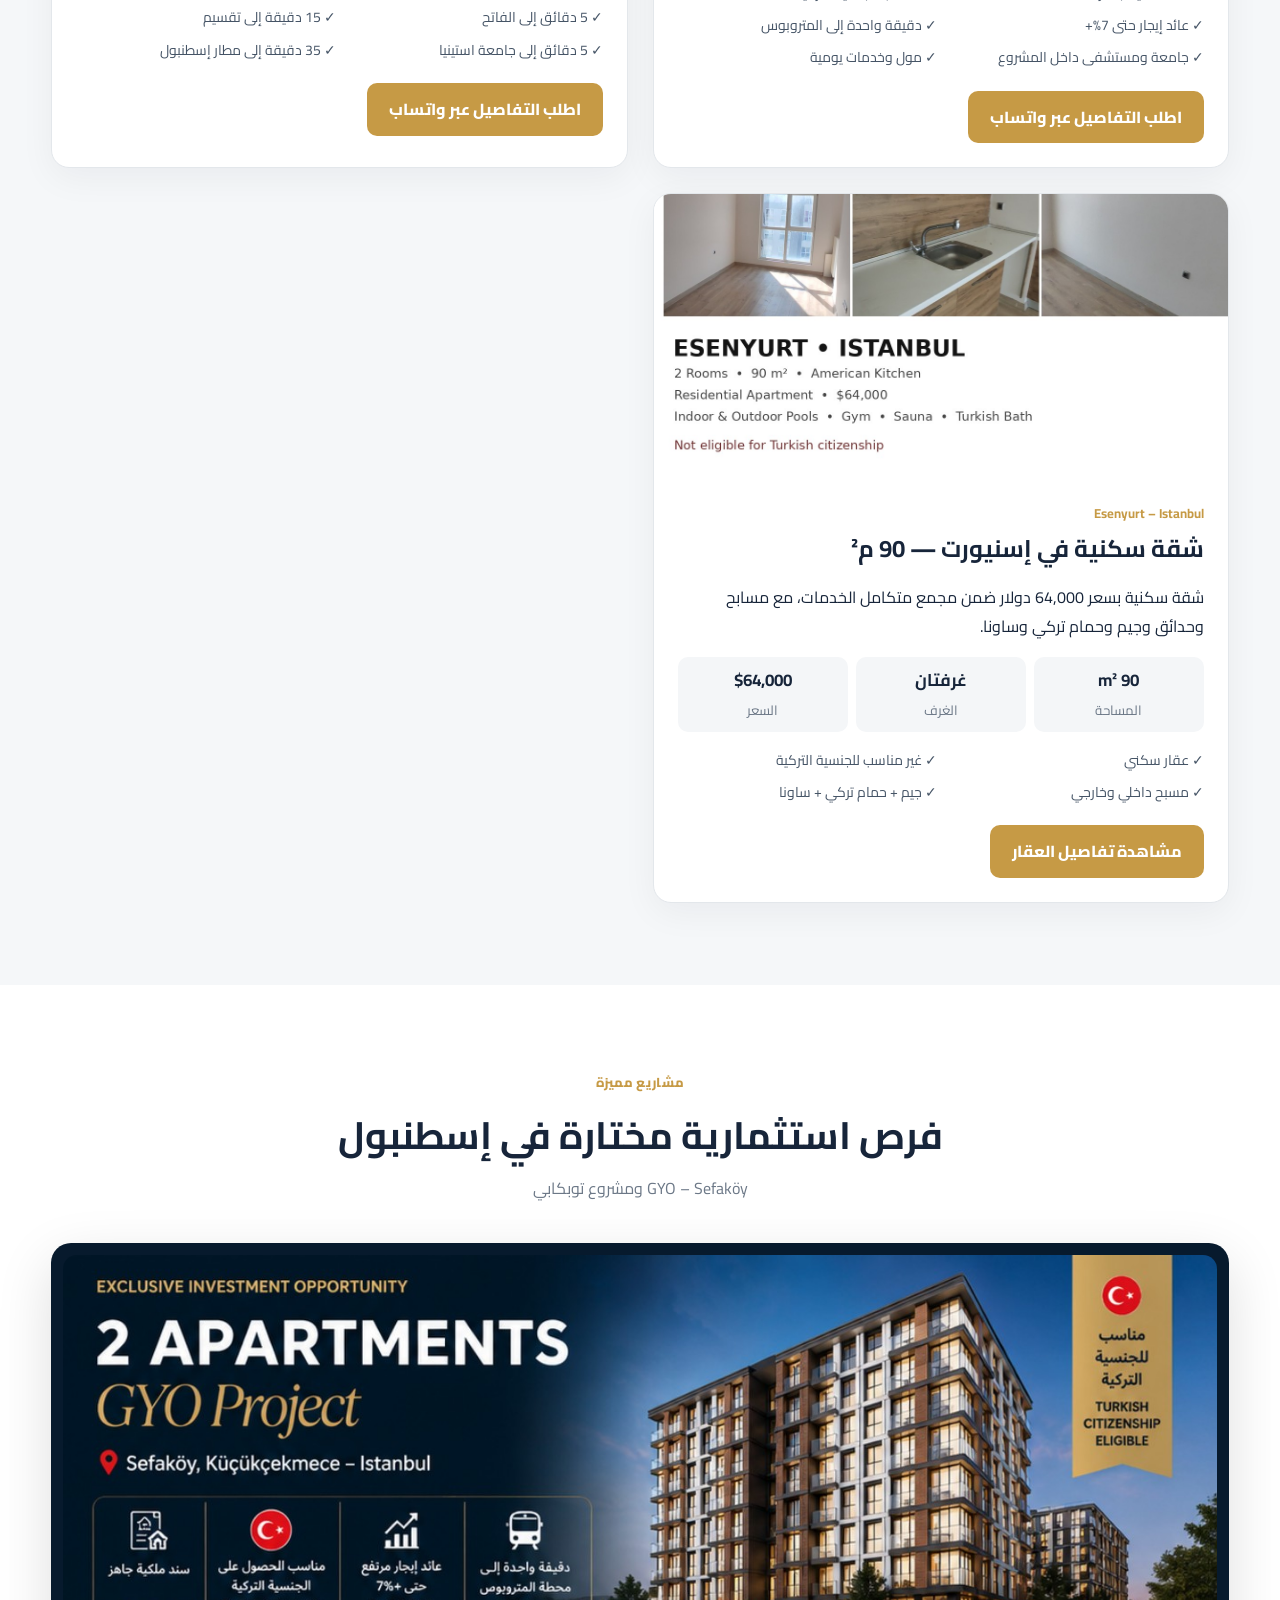
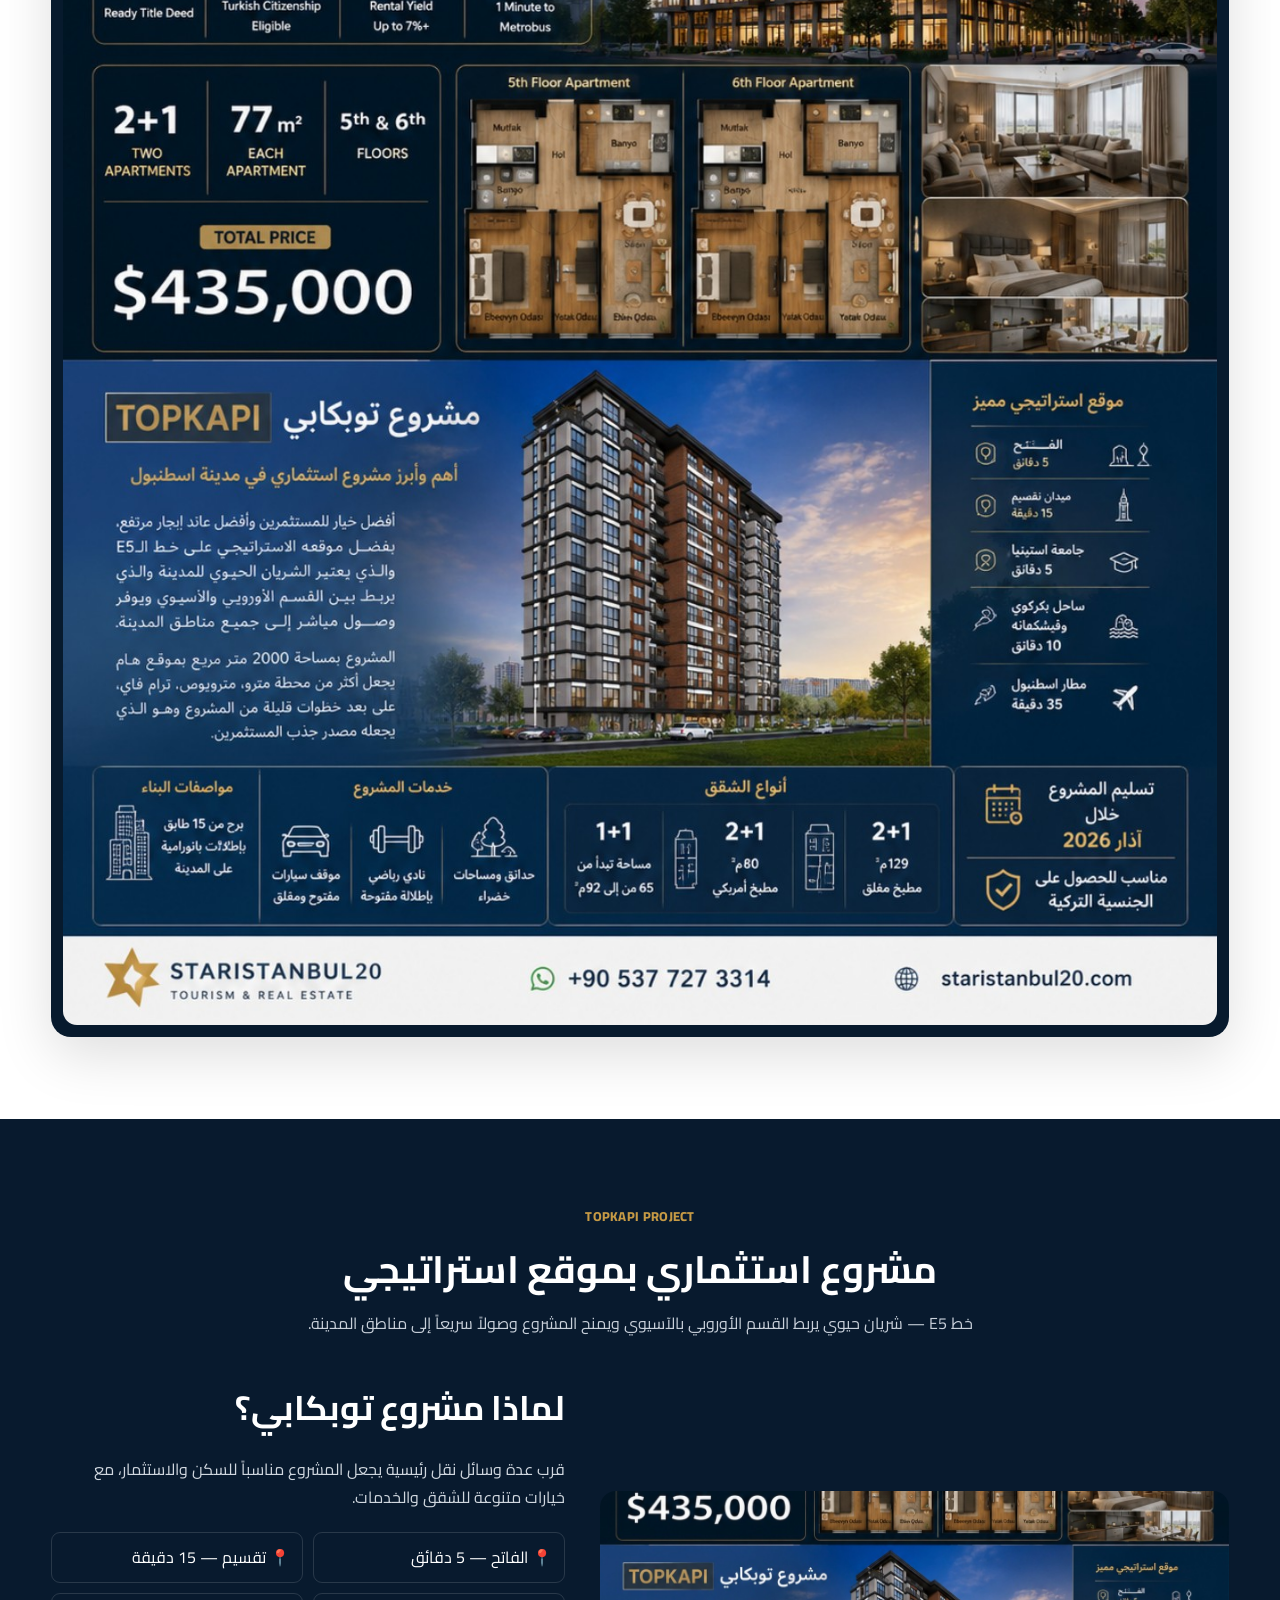
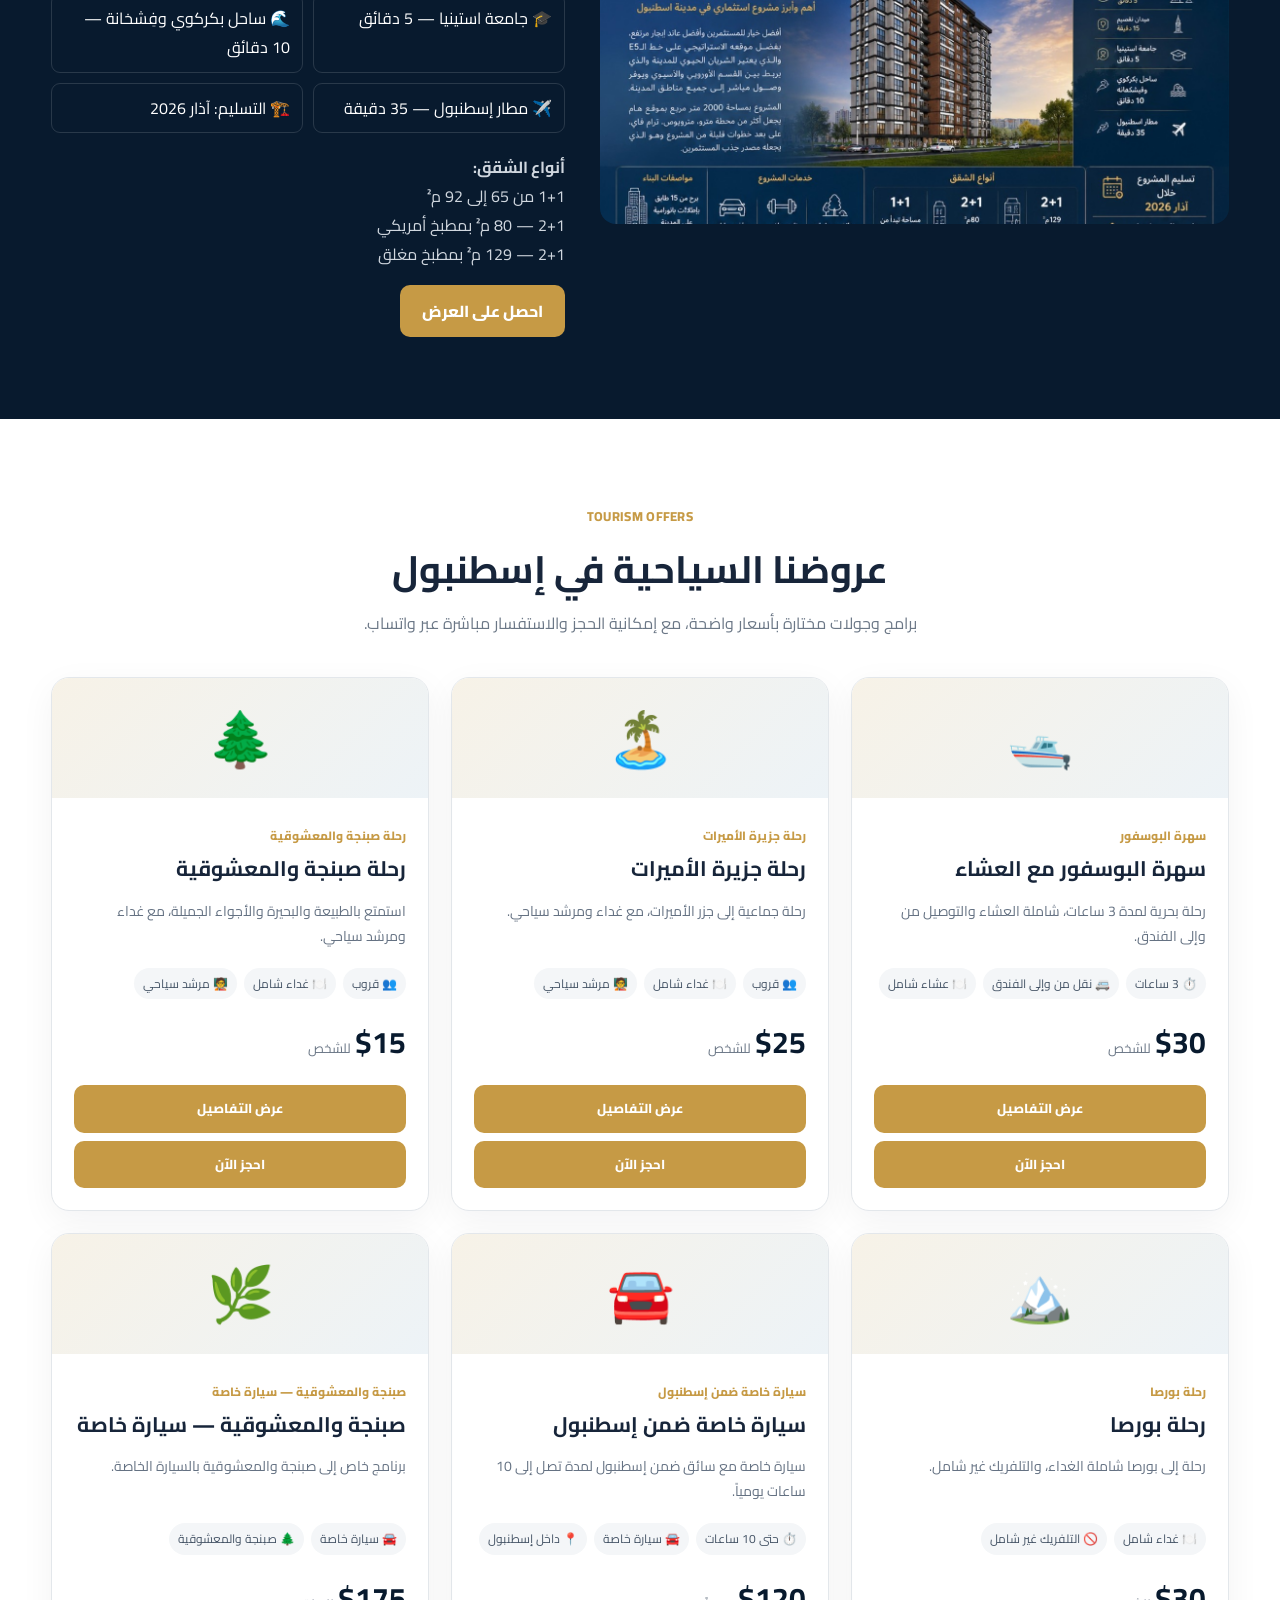
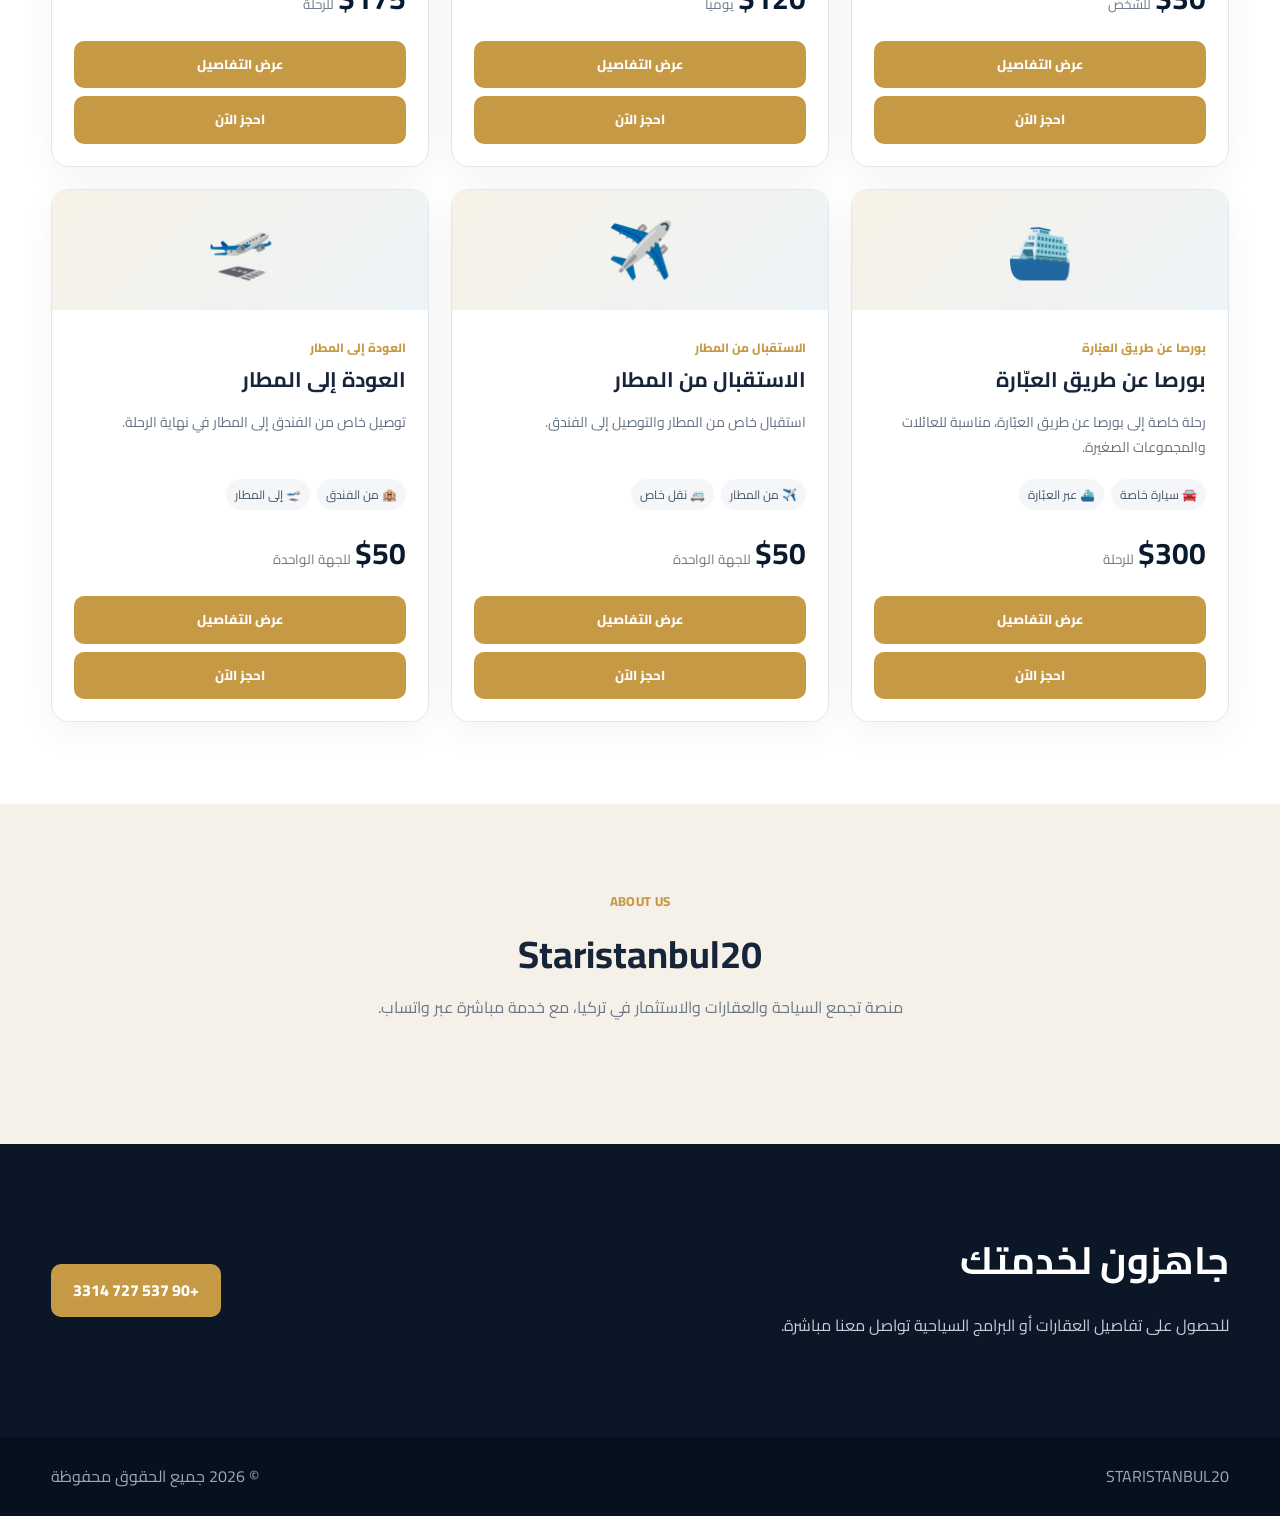
==== commit d9bc098f: "Add files via upload" ====
--- a/index.html
+++ b/index.html
@@ -5,7 +5,7 @@
 <section id="properties" class="section properties"><div class="container"><div class="heading"><span class="tag">REAL ESTATE</span><h2 data-ar="أبرز المشاريع العقارية" data-en="Featured Real Estate Projects">أبرز المشاريع العقارية</h2><p data-ar="فرص مختارة للسكن والاستثمار والحصول على الجنسية التركية وفق شروط البرنامج." data-en="Selected opportunities for living, investment and Turkish citizenship, subject to program requirements.">فرص مختارة للسكن والاستثمار والحصول على الجنسية التركية وفق شروط البرنامج.</p></div><div class="property-grid">
 <article class="property"><img src="gyo.jpg" alt="GYO Project"><div class="property-body"><span class="location">Sefaköy, Küçükçekmece – Istanbul</span><h3 data-ar="GYO Project — فرصة استثمارية حصرية" data-en="GYO Project — Exclusive Investment Opportunity">GYO Project — فرصة استثمارية حصرية</h3><p data-ar="شقتان 2+1 بمساحة 77 م² لكل شقة، في الطابقين الخامس والسادس." data-en="Two 2+1 apartments, 77 m² each, on the 5th and 6th floors.">شقتان 2+1 بمساحة 77 م² لكل شقة، في الطابقين الخامس والسادس.</p><div class="facts"><div class="fact"><b>2+1</b><small data-ar="نوع الشقة" data-en="Type">نوع الشقة</small></div><div class="fact"><b>77 m²</b><small data-ar="لكل شقة" data-en="Each apartment">لكل شقة</small></div><div class="fact"><b>5th & 6th</b><small data-ar="الطوابق" data-en="Floors">الطوابق</small></div></div><div class="price">$435,000 <small data-ar="السعر الإجمالي" data-en="Total price" style="font-size:13px;font-weight:600">السعر الإجمالي</small></div><div class="features"><div data-ar="✓ سند ملكية جاهز" data-en="✓ Ready title deed">✓ سند ملكية جاهز</div><div data-ar="✓ مناسب للجنسية التركية" data-en="✓ Turkish citizenship eligible">✓ مناسب للجنسية التركية</div><div data-ar="✓ عائد إيجار حتى 7%+" data-en="✓ Rental yield up to 7%+">✓ عائد إيجار حتى 7%+</div><div data-ar="✓ دقيقة واحدة إلى المتروبوس" data-en="✓ 1 minute to Metrobus">✓ دقيقة واحدة إلى المتروبوس</div><div data-ar="✓ جامعة ومستشفى داخل المشروع" data-en="✓ University & hospital within the project">✓ جامعة ومستشفى داخل المشروع</div><div data-ar="✓ مول وخدمات يومية" data-en="✓ Mall & daily services">✓ مول وخدمات يومية</div></div><div class="details"><a class="btn gold" href="#" data-wa-ar="مرحباً، أريد تفاصيل مشروع GYO في Sefaköy" data-wa-en="Hello, I would like details about the GYO Project in Sefaköy" data-ar="اطلب التفاصيل عبر واتساب" data-en="Request details on WhatsApp">اطلب التفاصيل عبر واتساب</a></div></div></article>
 <article class="property"><img src="topkapi-citizenship.jpg" alt="Topkapi Project"><div class="property-body"><span class="location">Topkapı – Istanbul | E5</span><h3 data-ar="مشروع توبكابي — فرصة استثمارية استثنائية" data-en="Topkapi Project — Exceptional Investment Opportunity">مشروع توبكابي — فرصة استثمارية استثنائية</h3><p data-ar="مشروع استثماري بمساحة 2,000 م²، في موقع استراتيجي على خط E5 وقريب من المترو والمتروبوس والترام." data-en="A 2,000 m² investment project in a strategic E5 location, close to metro, Metrobus and tram stations.">مشروع استثماري بمساحة 2,000 م²، في موقع استراتيجي على خط E5 وقريب من المترو والمتروبوس والترام.</p><div class="facts"><div class="fact"><b>15</b><small data-ar="طابق" data-en="Floors">طابق</small></div><div class="fact"><b>65–129 m²</b><small data-ar="مساحات" data-en="Sizes">مساحات</small></div><div class="fact"><b>1+1 / 2+1</b><small data-ar="أنواع الشقق" data-en="Apartment types">أنواع الشقق</small></div></div><div class="features"><div data-ar="✓ موقف سيارات مفتوح ومغلق" data-en="✓ Open & covered parking">✓ موقف سيارات مفتوح ومغلق</div><div data-ar="✓ نادي رياضي بإطلالة" data-en="✓ Gym with views">✓ نادي رياضي بإطلالة</div><div data-ar="✓ حدائق ومساحات خضراء" data-en="✓ Gardens & green spaces">✓ حدائق ومساحات خضراء</div><div data-ar="✓ مناسب للجنسية التركية" data-en="✓ Turkish citizenship eligible">✓ مناسب للجنسية التركية</div><div data-ar="✓ 5 دقائق إلى الفاتح" data-en="✓ 5 min to Fatih">✓ 5 دقائق إلى الفاتح</div><div data-ar="✓ 15 دقيقة إلى تقسيم" data-en="✓ 15 min to Taksim">✓ 15 دقيقة إلى تقسيم</div><div data-ar="✓ 5 دقائق إلى جامعة استينيا" data-en="✓ 5 min to Istinye University">✓ 5 دقائق إلى جامعة استينيا</div><div data-ar="✓ 35 دقيقة إلى مطار إسطنبول" data-en="✓ 35 min to Istanbul Airport">✓ 35 دقيقة إلى مطار إسطنبول</div></div><div class="details"><a class="btn gold" href="#" data-wa-ar="مرحباً، أريد تفاصيل مشروع توبكابي" data-wa-en="Hello, I would like details about the Topkapi Project" data-ar="اطلب التفاصيل عبر واتساب" data-en="Request details on WhatsApp">اطلب التفاصيل عبر واتساب</a></div></div></article>
-<article class="property"><img src="frame_10_47s.jpg" alt="Esenyurt Residential Apartment"><div class="property-body"><span class="location">Esenyurt – Istanbul</span><h3 data-ar="شقة سكنية في إسنيورت — 90 م²" data-en="Residential Apartment in Esenyurt — 90 m²">شقة سكنية في إسنيورت — 90 م²</h3><p data-ar="شقة سكنية بسعر 64,000 دولار ضمن مجمع متكامل الخدمات، مع مسابح وحدائق وجيم وحمام تركي وساونا." data-en="A 90 m² residential apartment priced at $64,000 in a serviced complex with pools, gardens, gym, Turkish bath and sauna.">شقة سكنية بسعر 64,000 دولار ضمن مجمع متكامل الخدمات، مع مسابح وحدائق وجيم وحمام تركي وساونا.</p><div class="facts"><div class="fact"><b>90 m²</b><small data-ar="المساحة" data-en="Area">المساحة</small></div><div class="fact"><b data-ar="غرفتان" data-en="2 rooms">غرفتان</b><small data-ar="الغرف" data-en="Rooms">الغرف</small></div><div class="fact"><b>$64,000</b><small data-ar="السعر" data-en="Price">السعر</small></div></div><div class="features"><div data-ar="✓ عقار سكني" data-en="✓ Residential property">✓ عقار سكني</div><div data-ar="✓ غير مناسب للجنسية التركية" data-en="✓ Not eligible for Turkish citizenship">✓ غير مناسب للجنسية التركية</div><div data-ar="✓ مسبح داخلي وخارجي" data-en="✓ Indoor & outdoor pools">✓ مسبح داخلي وخارجي</div><div data-ar="✓ جيم + حمام تركي + ساونا" data-en="✓ Gym + Turkish bath + sauna">✓ جيم + حمام تركي + ساونا</div></div><div class="details"><a class="btn gold" href="esenyurt-apartment.html" data-ar="مشاهدة تفاصيل العقار" data-en="View property details">مشاهدة تفاصيل العقار</a></div></div></article>
+<article class="property"><img src="esenyurt.jpg" alt="Esenyurt Residential Apartment"><div class="property-body"><span class="location">Esenyurt – Istanbul</span><h3 data-ar="شقة سكنية في إسنيورت — 90 م²" data-en="Residential Apartment in Esenyurt — 90 m²">شقة سكنية في إسنيورت — 90 م²</h3><p data-ar="شقة سكنية بسعر 64,000 دولار ضمن مجمع متكامل الخدمات، مع مسابح وحدائق وجيم وحمام تركي وساونا." data-en="A 90 m² residential apartment priced at $64,000 in a serviced complex with pools, gardens, gym, Turkish bath and sauna.">شقة سكنية بسعر 64,000 دولار ضمن مجمع متكامل الخدمات، مع مسابح وحدائق وجيم وحمام تركي وساونا.</p><div class="facts"><div class="fact"><b>90 m²</b><small data-ar="المساحة" data-en="Area">المساحة</small></div><div class="fact"><b data-ar="غرفتان" data-en="2 rooms">غرفتان</b><small data-ar="الغرف" data-en="Rooms">الغرف</small></div><div class="fact"><b>$64,000</b><small data-ar="السعر" data-en="Price">السعر</small></div></div><div class="features"><div data-ar="✓ عقار سكني" data-en="✓ Residential property">✓ عقار سكني</div><div data-ar="✓ غير مناسب للجنسية التركية" data-en="✓ Not eligible for Turkish citizenship">✓ غير مناسب للجنسية التركية</div><div data-ar="✓ مسبح داخلي وخارجي" data-en="✓ Indoor & outdoor pools">✓ مسبح داخلي وخارجي</div><div data-ar="✓ جيم + حمام تركي + ساونا" data-en="✓ Gym + Turkish bath + sauna">✓ جيم + حمام تركي + ساونا</div></div><div class="details"><a class="btn gold" href="esenyurt-apartment.html" data-ar="مشاهدة تفاصيل العقار" data-en="View property details">مشاهدة تفاصيل العقار</a></div></div></article>
 </div></div></section>
 <section class="section featured-section"><div class="container"><div class="heading"><span class="tag" data-ar="مشاريع مميزة" data-en="FEATURED PROJECTS">مشاريع مميزة</span><h2 data-ar="فرص استثمارية مختارة في إسطنبول" data-en="Selected Investment Opportunities in Istanbul">فرص استثمارية مختارة في إسطنبول</h2><p data-ar="GYO – Sefaköy ومشروع توبكابي" data-en="GYO – Sefaköy and the Topkapi Project">GYO – Sefaköy ومشروع توبكابي</p></div><div class="featured-image"><img src="gyo-topkapi-projects.png" alt="GYO and Topkapi projects"></div></div></section>
 <section class="section project-dark"><div class="container"><div class="heading"><span class="tag">TOPKAPI PROJECT</span><h2 data-ar="مشروع استثماري بموقع استراتيجي" data-en="Investment Project in a Strategic Location">مشروع استثماري بموقع استراتيجي</h2><p data-ar="خط E5 — شريان حيوي يربط القسم الأوروبي بالآسيوي ويمنح المشروع وصولاً سريعاً إلى مناطق المدينة." data-en="E5 is a vital artery connecting the European and Asian sides and providing fast access to many areas of the city.">خط E5 — شريان حيوي يربط القسم الأوروبي بالآسيوي ويمنح المشروع وصولاً سريعاً إلى مناطق المدينة.</p></div><div class="featured"><img src="topkapi.jpg" alt="Topkapi Project"><div><h3 data-ar="لماذا مشروع توبكابي؟" data-en="Why Topkapi Project?">لماذا مشروع توبكابي؟</h3><p data-ar="قرب عدة وسائل نقل رئيسية يجعل المشروع مناسباً للسكن والاستثمار، مع خيارات متنوعة للشقق والخدمات." data-en="Its proximity to major transport links makes the project suitable for living and investment, with varied apartment options and amenities.">قرب عدة وسائل نقل رئيسية يجعل المشروع مناسباً للسكن والاستثمار، مع خيارات متنوعة للشقق والخدمات.</p><div class="bullets"><div data-ar="📍 الفاتح — 5 دقائق" data-en="📍 Fatih — 5 min">📍 الفاتح — 5 دقائق</div><div data-ar="📍 تقسيم — 15 دقيقة" data-en="📍 Taksim — 15 min">📍 تقسيم — 15 دقيقة</div><div data-ar="🎓 جامعة استينيا — 5 دقائق" data-en="🎓 Istinye University — 5 min">🎓 جامعة استينيا — 5 دقائق</div><div data-ar="🌊 ساحل بكركوي وفِشخانة — 10 دقائق" data-en="🌊 Bakırköy coast & Fişekhane — 10 min">🌊 ساحل بكركوي وفِشخانة — 10 دقائق</div><div data-ar="✈️ مطار إسطنبول — 35 دقيقة" data-en="✈️ Istanbul Airport — 35 min">✈️ مطار إسطنبول — 35 دقيقة</div><div data-ar="🏗️ التسليم: آذار 2026" data-en="🏗️ Delivery: March 2026">🏗️ التسليم: آذار 2026</div></div><p data-ar="<b>أنواع الشقق:</b><br>1+1 من 65 إلى 92 م²<br>2+1 — 80 م² بمطبخ أمريكي<br>2+1 — 129 م² بمطبخ مغلق" data-en="<b>Apartment types:</b><br>1+1 from 65 to 92 m²<br>2+1 — 80 m² with American kitchen<br>2+1 — 129 m² with closed kitchen"> <b>أنواع الشقق:</b><br>1+1 من 65 إلى 92 م²<br>2+1 — 80 م² بمطبخ أمريكي<br>2+1 — 129 م² بمطبخ مغلق</p><a class="btn gold" href="#" data-wa-ar="مرحباً، أريد عرض مشروع توبكابي" data-wa-en="Hello, I would like the Topkapi Project offer" data-ar="احصل على العرض" data-en="Get the offer">احصل على العرض</a></div></div></div></section>
